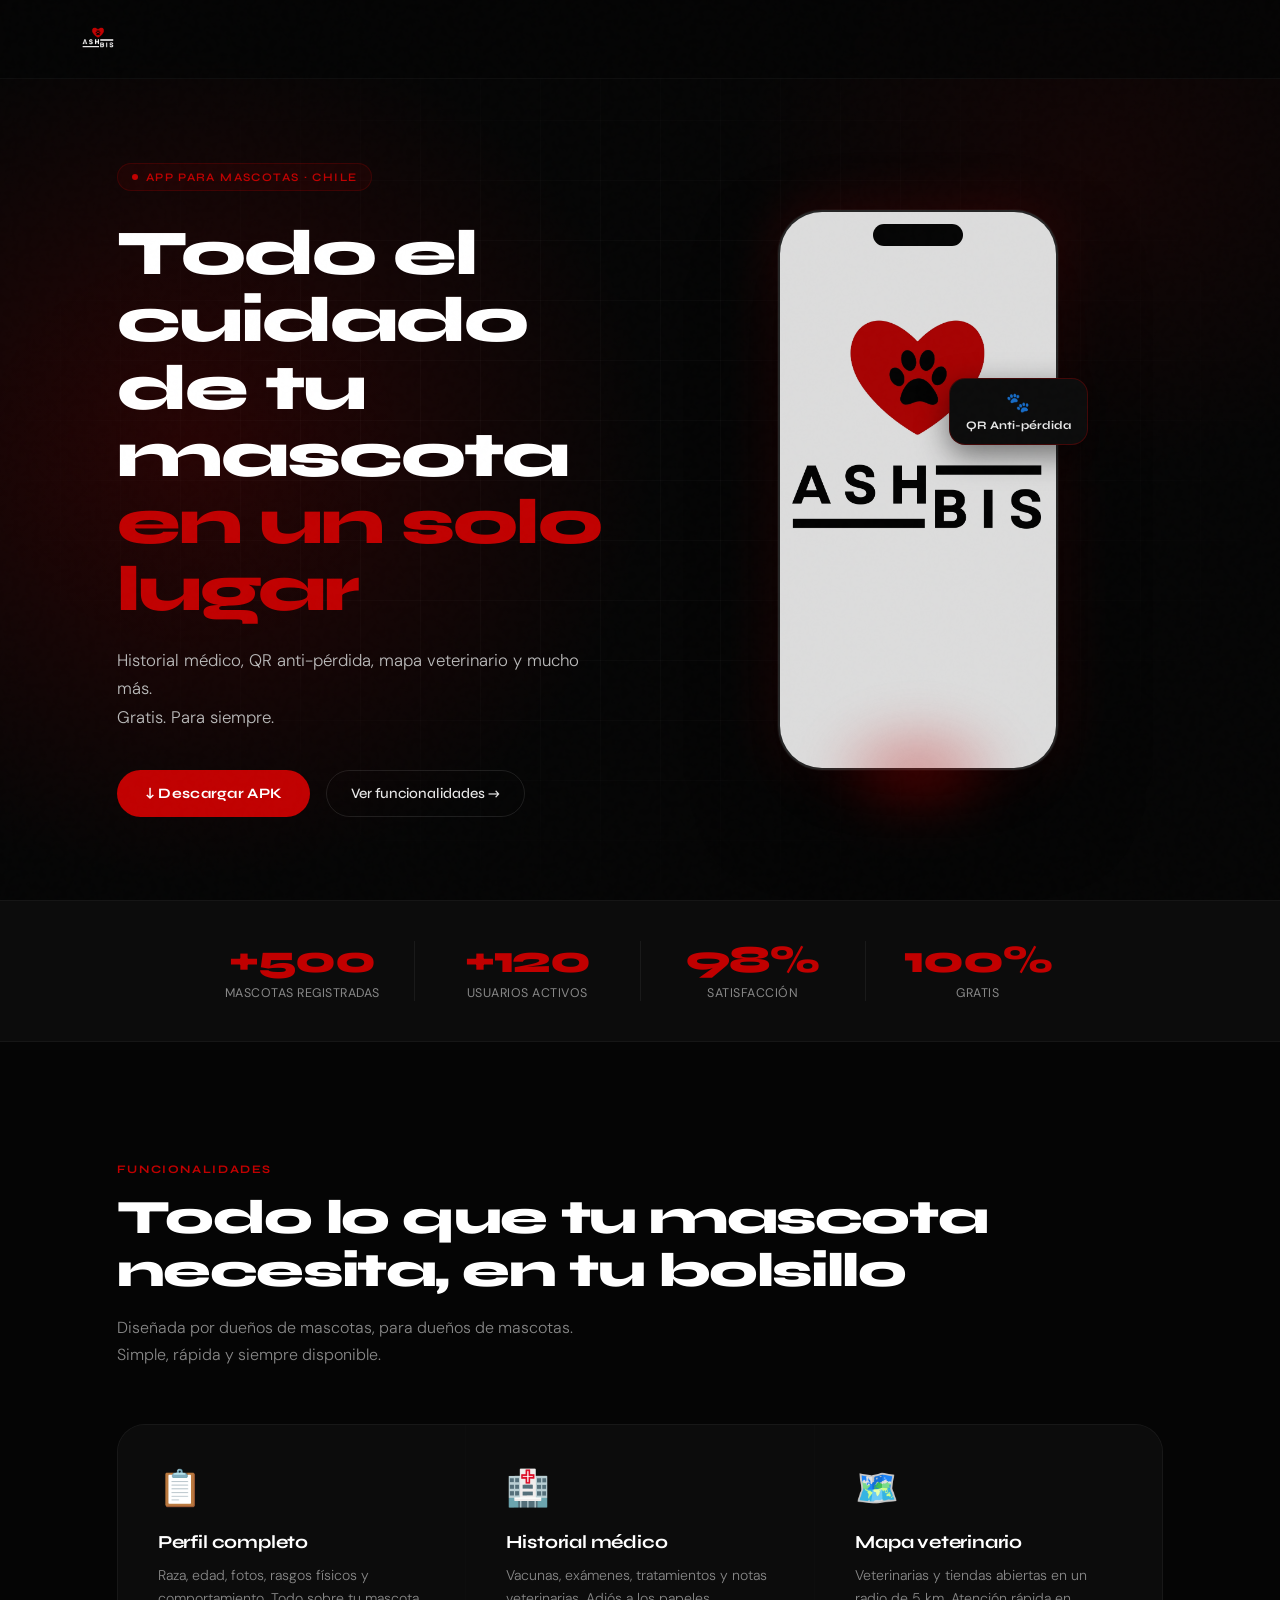
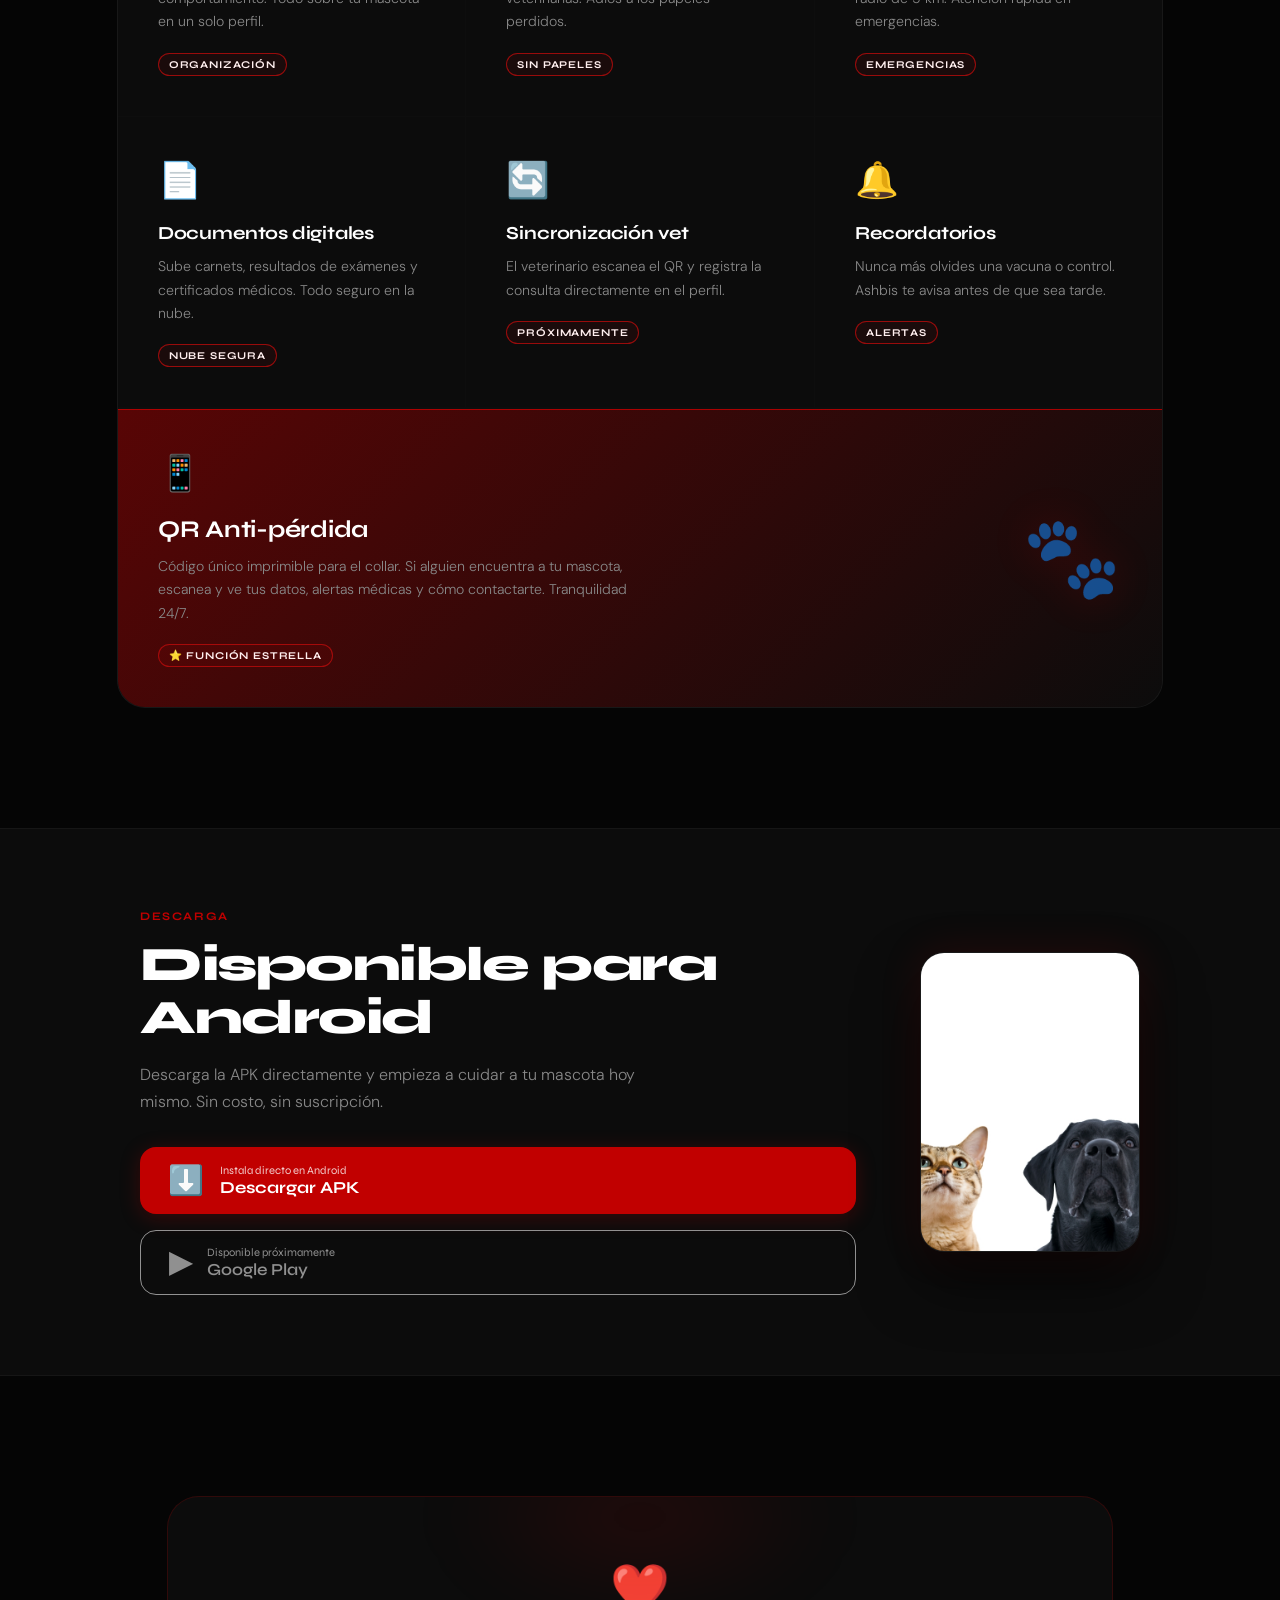
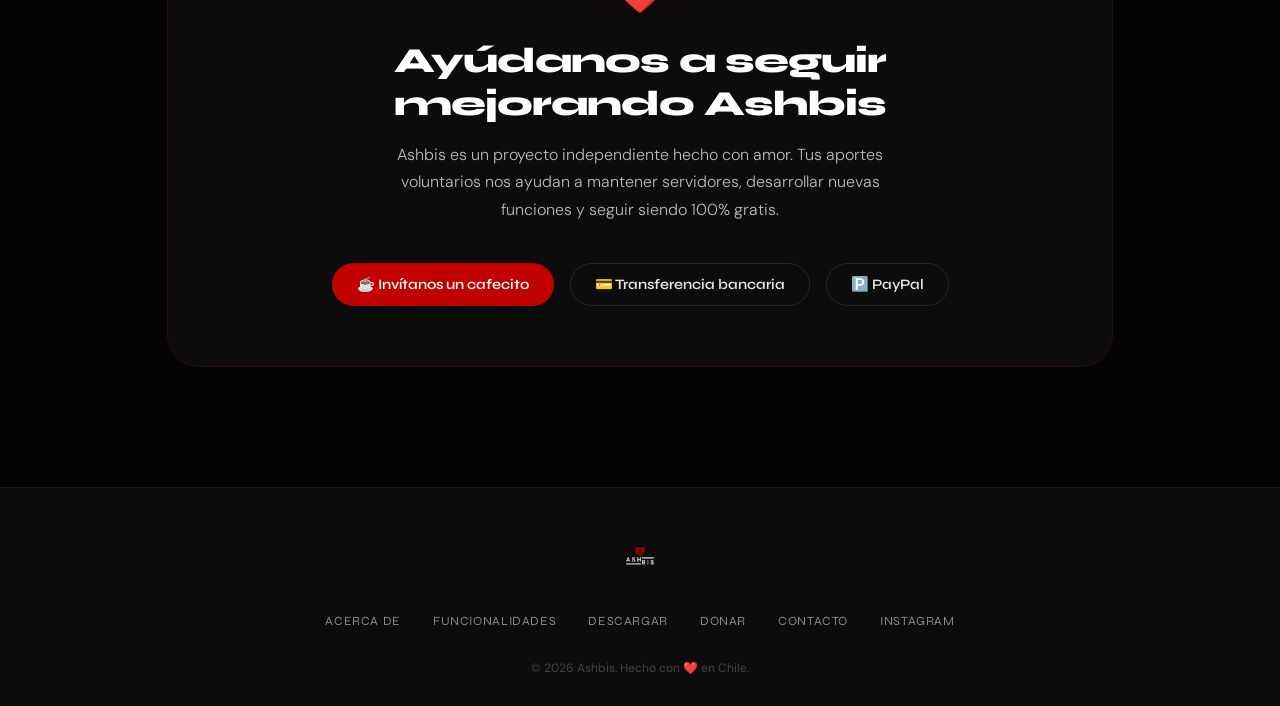
==== index.html @ 424434a5 "correccion" ====
<!DOCTYPE html>
<html lang="es">
<head>
<meta charset="UTF-8">
<meta name="viewport" content="width=device-width, initial-scale=1.0">
<title>Ashbis — La app para tu mascota</title>
<link rel="preconnect" href="https://fonts.googleapis.com">
<link rel="stylesheet" href="styles.css">
<link href="https://fonts.googleapis.com/css2?family=Syne:wght@400;500;700;800&family=DM+Sans:wght@300;400;500&display=swap" rel="stylesheet">

</head>
<body>

<!-- ===== HEADER ===== -->
<header id="header">
  <div class="logo">
    <a href="index.html">
      <img src="img/logo4.png" alt="Ashbis Logo">
    </a>
  </div>

  <div class="hamburger" id="hamburger">
    <span></span><span></span><span></span>
  </div>
<!--
  <nav>
    <ul class="desktop">
      <li><a href="acerca-de.html">Acerca de</a></li>
      <li><a href="funcionalidades.html">Funcionalidades</a></li>
      <li><a href="descargar.html">Descargar</a></li>
      <li><a href="donar.html">Donar</a></li>
      <li><a href="contacto.html">Contacto</a></li>
      <li><a href="descargar.html" class="nav-cta">↓ Descargar APK</a></li>
    </ul>
    <ul class="mobile" id="mobileMenu">
      <li><a href="acerca-de.html">Acerca de</a></li>
      <li><a href="funcionalidades.html">Funcionalidades</a></li>
      <li><a href="descargar.html">Descargar</a></li>
      <li><a href="donar.html">Donar</a></li>
      <li><a href="contacto.html">Contacto</a></li>
    </ul>
  </nav>-->
</header> 

<!-- ===== HERO ===== -->
<section class="hero">
  <div class="hero-bg"></div>
  <div class="hero-grid"></div>

  <div class="hero-inner">
    <div class="hero-text">
      <div class="hero-eyebrow">App para mascotas · Chile</div>
      <h1>
        Todo el cuidado<br>
        de tu mascota<br>
        <span class="red">en un solo lugar</span>
      </h1>
      <p class="hero-sub">
        Historial médico, QR anti-pérdida, mapa veterinario y mucho más.<br>
        Gratis. Para siempre.
      </p>
      <div class="hero-actions">
        <a href="descargar.html" class="btn-primary">
          ↓ Descargar APK
        </a>
        <a href="funcionalidades.html" class="btn-ghost">
          Ver funcionalidades →
        </a>
      </div>
    </div>

    <div class="hero-visual">
      <div class="phone-wrap">
        <div class="phone-frame">
          <div class="phone-notch"></div>
          <img src="img/mockupblanco.jpg"  class="phone-screen" alt="Ashbis App">
        </div>
        <div class="phone-glow"></div>
        <div class="phone-badge">
          <span>🐾</span>
          QR Anti-pérdida
        </div>
      </div>
    </div>
  </div>
</section>

<!-- ===== STATS ===== -->
<div class="stats-bar reveal">
  <div class="stats-inner">
    <div class="stat-item">
      <div class="stat-number">+500</div>
      <div class="stat-label">Mascotas registradas</div>
    </div>
    <div class="stat-item">
      <div class="stat-number">+120</div>
      <div class="stat-label">Usuarios activos</div>
    </div>
    <div class="stat-item">
      <div class="stat-number">98%</div>
      <div class="stat-label">Satisfacción</div>
    </div>
    <div class="stat-item">
      <div class="stat-number">100%</div>
      <div class="stat-label">Gratis</div>
    </div>
  </div>
</div>

<!-- ===== FUNCIONALIDADES ===== -->
<section class="features-section">
  <div class="reveal">
    <span class="section-tag">Funcionalidades</span>
    <h2 class="section-title">Todo lo que tu mascota<br>necesita, en tu bolsillo</h2>
    <p class="section-sub">Diseñada por dueños de mascotas, para dueños de mascotas. Simple, rápida y siempre disponible.</p>
  </div>

  <div class="features-grid reveal">
    <div class="feat-card">
      <span class="icon">📋</span>
      <h3>Perfil completo</h3>
      <p>Raza, edad, fotos, rasgos físicos y comportamiento. Todo sobre tu mascota en un solo perfil.</p>
      <span class="badge">Organización</span>
    </div>

    <div class="feat-card">
      <span class="icon">🏥</span>
      <h3>Historial médico</h3>
      <p>Vacunas, exámenes, tratamientos y notas veterinarias. Adiós a los papeles perdidos.</p>
      <span class="badge">Sin papeles</span>
    </div>

    <div class="feat-card">
      <span class="icon">🗺️</span>
      <h3>Mapa veterinario</h3>
      <p>Veterinarias y tiendas abiertas en un radio de 5 km. Atención rápida en emergencias.</p>
      <span class="badge">Emergencias</span>
    </div>

    <div class="feat-card">
      <span class="icon">📄</span>
      <h3>Documentos digitales</h3>
      <p>Sube carnets, resultados de exámenes y certificados médicos. Todo seguro en la nube.</p>
      <span class="badge">Nube segura</span>
    </div>

    <div class="feat-card">
      <span class="icon">🔄</span>
      <h3>Sincronización vet</h3>
      <p>El veterinario escanea el QR y registra la consulta directamente en el perfil.</p>
      <span class="badge">Próximamente</span>
    </div>

    <div class="feat-card">
      <span class="icon">🔔</span>
      <h3>Recordatorios</h3>
      <p>Nunca más olvides una vacuna o control. Ashbis te avisa antes de que sea tarde.</p>
      <span class="badge">Alertas</span>
    </div>

    <div class="feat-highlight feat-card">
      <div class="feat-highlight-text">
        <span class="icon">📱</span>
        <h3>QR Anti-pérdida</h3>
        <p>Código único imprimible para el collar. Si alguien encuentra a tu mascota, escanea y ve tus datos, alertas médicas y cómo contactarte. Tranquilidad 24/7.</p>
        <span class="badge">⭐ Función estrella</span>
      </div>
      <div class="feat-highlight-visual">🐾</div>
    </div>
  </div>
</section>

<!-- ===== DOWNLOAD ===== -->
<section class="download-section">
  <div class="download-inner">
    <div class="download-text reveal">
      <span class="section-tag">Descarga</span>
      <h2 class="section-title">Disponible para<br>Android</h2>
      <p class="section-sub">Descarga la APK directamente y empieza a cuidar a tu mascota hoy mismo. Sin costo, sin suscripción.</p>
      <div class="download-actions">
        <a href="descargar.html" class="apk-btn">
          <span class="icon">⬇️</span>
          <div>
            <span class="label">Instala directo en Android</span>
            <span class="title">Descargar APK</span>
          </div>
        </a>
        <div class="play-btn">
          <span class="icon">▶</span>
          <div>
            <span class="label">Disponible próximamente</span>
            <span class="title">Google Play</span>
          </div>
        </div>
      </div>
    </div>
    <div class="download-image reveal">
      <img src="img/fondo.jpg" alt="">
    </div>
  </div>
</section>

<!-- ===== DONAR ===== -->
<section class="donate-section">
  <div class="donate-card reveal">
    <span class="emoji">❤️</span>
    <h2>Ayúdanos a seguir<br>mejorando Ashbis</h2>
    <p>Ashbis es un proyecto independiente hecho con amor. Tus aportes voluntarios nos ayudan a mantener servidores, desarrollar nuevas funciones y seguir siendo 100% gratis.</p>
    <div class="donate-options">
      <a href="donar.html" class="donate-opt primary">☕ Invítanos un cafecito</a>
      <a href="donar.html" class="donate-opt">💳 Transferencia bancaria</a>
      <a href="donar.html" class="donate-opt">🅿️ PayPal</a>
    </div>
  </div>
</section>

<!-- ===== FOOTER ===== -->
<footer>
  <div class="footer-inner">
    <div class="footer-logo">
      <img src="img/logo4.png" alt="">
    </div>
    <div class="footer-links">
      <a href="acerca-de.html">Acerca de</a>
      <a href="funcionalidades.html">Funcionalidades</a>
      <a href="descargar.html">Descargar</a>
      <a href="donar.html">Donar</a>
      <a href="contacto.html">Contacto</a>
      <a href="https://www.instagram.com/ashbis_oficial/" target="_blank">Instagram</a>
    </div>
    <div class="footer-copy">© 2026 Ashbis. Hecho con ❤️ en Chile.</div>
  </div>
</footer>

<script>
// Header scroll
const header = document.getElementById('header');
window.addEventListener('scroll', () => {
  header.classList.toggle('scrolled', window.scrollY > 60);
});

// Mobile menu
const hamburger = document.getElementById('hamburger');
const mobileMenu = document.getElementById('mobileMenu');
hamburger.addEventListener('click', () => {
  hamburger.classList.toggle('active');
  mobileMenu.classList.toggle('active');
});

// Scroll reveal
const reveals = document.querySelectorAll('.reveal');
const observer = new IntersectionObserver((entries) => {
  entries.forEach(e => {
    if (e.isIntersecting) {
      e.target.classList.add('visible');
      observer.unobserve(e.target);
    }
  });
}, { threshold: 0.12 });
reveals.forEach(el => observer.observe(el));
</script>

</body>
</html>
---- styles.css ----
/* ===== VARIABLES ===== */
:root {
  --black: #050505;
  --black-2: #0c0c0c;
  --black-3: #141414;
  --red: #c10000;
  --red-glow: rgba(193,0,0,0.25);
  --red-dim: rgba(193,0,0,0.08);
  --white: #ffffff;
  --white-off: #e8e8e8;
  --gray: #888888;
  --gray-light: #bbbbbb;
  --font-display: 'Syne', sans-serif;
  --font-body: 'DM Sans', sans-serif;
}

/* ===== RESET ===== */
*, *::before, *::after { margin:0; padding:0; box-sizing:border-box; }

html { scroll-behavior: smooth; }

body {
  font-family: var(--font-body);
  background: var(--black);
  color: var(--white-off);
  overflow-x: hidden;
  cursor: default;
}

a { text-decoration: none; cursor: pointer; }

::selection { background: var(--red); color: #fff; }

/* ===== NOISE TEXTURE ===== */
body::before {
  content: '';
  position: fixed;
  inset: 0;
  background-image: url("data:image/svg+xml,%3Csvg viewBox='0 0 200 200' xmlns='http://www.w3.org/2000/svg'%3E%3Cfilter id='noise'%3E%3CfeTurbulence type='fractalNoise' baseFrequency='0.65' numOctaves='3' stitchTiles='stitch'/%3E%3C/filter%3E%3Crect width='100%25' height='100%25' filter='url(%23noise)' opacity='0.035'/%3E%3C/svg%3E");
  pointer-events: none;
  z-index: 9999;
  opacity: 0.4;
}

/* ===== HEADER ===== */
header {
  position: fixed;
  top: 0; left: 0;
  width: 100%;
  display: flex;
  align-items: center;
  justify-content: space-between;
  padding: 18px 6%;
  background: rgba(5,5,5,0.75);
  backdrop-filter: blur(20px);
  -webkit-backdrop-filter: blur(20px);
  border-bottom: 1px solid rgba(255,255,255,0.04);
  z-index: 1000;
  transition: padding 0.3s ease, background 0.3s ease;
}

header.scrolled {
  padding: 12px 6%;
  background: rgba(5,5,5,0.95);
  box-shadow: 0 10px 40px rgba(0,0,0,0.6);
}

.logo img {
  height: 42px;
  width: auto;
  display: block;
  filter: brightness(1);
  transition: opacity 0.2s;
}
.logo img:hover { opacity: 0.85; }

nav ul.desktop {
  display: flex;
  gap: 2.2rem;
  list-style: none;
}

nav ul.desktop li a {
  font-family: var(--font-display);
  font-size: 0.82rem;
  font-weight: 500;
  letter-spacing: 0.06em;
  text-transform: uppercase;
  color: var(--gray-light);
  transition: color 0.2s;
  position: relative;
}

nav ul.desktop li a::after {
  content: '';
  position: absolute;
  bottom: -4px; left: 0;
  width: 0; height: 1px;
  background: var(--red);
  transition: width 0.25s ease;
}

nav ul.desktop li a:hover { color: var(--white); }
nav ul.desktop li a:hover::after { width: 100%; }

.nav-cta {
  background: var(--red);
  color: var(--white) !important;
  padding: 8px 20px;
  border-radius: 40px;
  font-size: 0.82rem !important;
  letter-spacing: 0.04em !important;
  transition: background 0.2s, transform 0.2s !important;
}
.nav-cta:hover { background: #a00000 !important; transform: translateY(-1px); }
.nav-cta::after { display: none !important; }

/* Hamburger */
.hamburger {
  display: none;
  flex-direction: column;
  gap: 5px;
  cursor: pointer;
  padding: 4px;
}
.hamburger span {
  width: 24px; height: 2px;
  background: var(--white);
  border-radius: 2px;
  transition: 0.3s;
}
.hamburger.active span:nth-child(1) { transform: rotate(45deg) translate(5px, 5px); }
.hamburger.active span:nth-child(2) { opacity: 0; }
.hamburger.active span:nth-child(3) { transform: rotate(-45deg) translate(5px, -5px); }

ul.mobile {
  display: none;
  position: fixed;
  top: 72px; left: 0;
  width: 100%;
  background: rgba(5,5,5,0.97);
  backdrop-filter: blur(20px);
  flex-direction: column;
  align-items: center;
  padding: 2rem;
  gap: 1.6rem;
  list-style: none;
  z-index: 999;
  border-bottom: 1px solid rgba(255,255,255,0.06);
}
ul.mobile.active { display: flex; }
ul.mobile li a {
  font-family: var(--font-display);
  font-size: 1rem;
  color: var(--white-off);
  letter-spacing: 0.04em;
}

/* ===== HERO ===== */
.hero {
  position: relative;
  height: 100vh;
  min-height: 700px;
  display: flex;
  align-items: center;
  justify-content: center;
  overflow: hidden;
}

.hero-bg {
  position: absolute;
  inset: 0;
  background: 
    radial-gradient(ellipse 60% 80% at 15% 50%, rgba(193,0,0,0.18) 0%, transparent 60%),
    radial-gradient(ellipse 50% 60% at 85% 20%, rgba(193,0,0,0.08) 0%, transparent 55%),
    var(--black);
}

.hero-grid {
  position: absolute;
  inset: 0;
  background-image: 
    linear-gradient(rgba(255,255,255,0.025) 1px, transparent 1px),
    linear-gradient(90deg, rgba(255,255,255,0.025) 1px, transparent 1px);
  background-size: 60px 60px;
  mask-image: radial-gradient(ellipse 80% 80% at center, black 30%, transparent 70%);
}

.hero-inner {
  position: relative;
  z-index: 2;
  display: grid;
  grid-template-columns: 1fr 1fr;
  align-items: center;
  gap: 4rem;
  max-width: 1200px;
  width: 100%;
  padding: 0 6%;
  padding-top: 80px;
}

.hero-text { max-width: 600px; }

.hero-eyebrow {
  display: inline-flex;
  align-items: center;
  gap: 8px;
  font-family: var(--font-display);
  font-size: 0.72rem;
  font-weight: 600;
  letter-spacing: 0.12em;
  text-transform: uppercase;
  color: var(--red);
  background: var(--red-dim);
  border: 1px solid rgba(193,0,0,0.2);
  padding: 6px 14px;
  border-radius: 40px;
  margin-bottom: 1.8rem;
  animation: fadeUp 0.8s ease both;
}

.hero-eyebrow::before {
  content: '';
  width: 6px; height: 6px;
  border-radius: 50%;
  background: var(--red);
  animation: pulse 2s infinite;
}

@keyframes pulse {
  0%, 100% { opacity: 1; transform: scale(1); }
  50% { opacity: 0.5; transform: scale(0.8); }
}

.hero h1 {
  font-family: var(--font-display);
  font-size: clamp(2.8rem, 5vw, 4.2rem);
  font-weight: 800;
  line-height: 1.05;
  letter-spacing: -0.03em;
  color: var(--white);
  margin-bottom: 1.4rem;
  animation: fadeUp 0.8s 0.15s ease both;
}

.hero h1 .red { color: var(--red); }

.hero-sub {
  font-size: 1.05rem;
  color: var(--gray-light);
  line-height: 1.7;
  margin-bottom: 2.4rem;
  font-weight: 300;
  animation: fadeUp 0.8s 0.3s ease both;
}

.hero-actions {
  display: flex;
  gap: 1rem;
  flex-wrap: wrap;
  animation: fadeUp 0.8s 0.45s ease both;
}

.btn-primary {
  display: inline-flex;
  align-items: center;
  gap: 10px;
  background: var(--red);
  color: var(--white);
  font-family: var(--font-display);
  font-weight: 700;
  font-size: 0.9rem;
  letter-spacing: 0.02em;
  padding: 14px 28px;
  border-radius: 50px;
  transition: background 0.2s, transform 0.2s, box-shadow 0.2s;
  box-shadow: 0 0 0 0 rgba(193,0,0,0);
}
.btn-primary:hover {
  background: #a80000;
  transform: translateY(-2px);
  box-shadow: 0 8px 30px rgba(193,0,0,0.35);
}

.btn-ghost {
  display: inline-flex;
  align-items: center;
  gap: 8px;
  color: var(--white-off);
  font-family: var(--font-display);
  font-weight: 500;
  font-size: 0.9rem;
  padding: 14px 24px;
  border-radius: 50px;
  border: 1px solid rgba(255,255,255,0.1);
  transition: border-color 0.2s, background 0.2s, transform 0.2s;
}
.btn-ghost:hover {
  border-color: rgba(255,255,255,0.25);
  background: rgba(255,255,255,0.05);
  transform: translateY(-2px);
}

/* Phone mockup */
.hero-visual {
  position: relative;
  display: flex;
  justify-content: center;
  animation: fadeUp 0.9s 0.2s ease both;
}

.phone-wrap {
  position: relative;
  width: 280px;
  height: 560px;
}

.phone-frame {
  position: absolute;
  inset: 0;
  border-radius: 44px;
  border: 2px solid rgba(255,255,255,0.08);
  background: var(--black-3);
  overflow: hidden;
  box-shadow: 
    0 0 0 1px rgba(255,255,255,0.04),
    0 40px 80px rgba(0,0,0,0.8),
    0 0 60px rgba(193,0,0,0.2);
  animation: phoneFloat 5s ease-in-out infinite;
}

.phone-notch {
  position: absolute;
  top: 12px;
  left: 50%;
  transform: translateX(-50%);
  width: 90px; height: 22px;
  background: var(--black);
  border-radius: 20px;
  z-index: 10;
}

.phone-screen {
  width: 100%; height: 100%;
  object-fit: cover;
  opacity: 0.85;
}

.phone-glow {
  position: absolute;
  bottom: -60px;
  left: 50%;
  transform: translateX(-50%);
  width: 200px; height: 120px;
  background: radial-gradient(ellipse, rgba(193,0,0,0.35), transparent 70%);
  filter: blur(20px);
}

.phone-badge {
  position: absolute;
  right: -30px;
  top: 30%;
  background: var(--black-2);
  border: 1px solid rgba(193,0,0,0.3);
  border-radius: 16px;
  padding: 12px 16px;
  font-family: var(--font-display);
  font-size: 0.72rem;
  font-weight: 700;
  color: var(--white-off);
  white-space: nowrap;
  animation: badgePop 5s ease-in-out infinite;
  box-shadow: 0 10px 30px rgba(0,0,0,0.5);
}

.phone-badge span {
  display: block;
  font-size: 1.2rem;
  text-align: center;
  margin-bottom: 4px;
}

.phone-frame img {
  width: 100%;
  height: 100%;
  object-fit: cover;   /* llena el espacio sin deformar */
  object-position: center; /* centra la imagen */
  display: block;
}
@keyframes phoneFloat {
  0%, 100% { transform: translateY(0) rotateY(-6deg) rotateX(2deg); }
  50% { transform: translateY(-18px) rotateY(-6deg) rotateX(2deg); }
}

@keyframes badgePop {
  0%, 100% { transform: translateY(0); }
  50% { transform: translateY(-8px); }
}

/* ===== STATS BAR ===== */
.stats-bar {
  background: var(--black-2);
  border-top: 1px solid rgba(255,255,255,0.04);
  border-bottom: 1px solid rgba(255,255,255,0.04);
  padding: 40px 6%;
}

.stats-inner {
  display: flex;
  justify-content: center;
  gap: 0;
  max-width: 900px;
  margin: 0 auto;
}

.stat-item {
  flex: 1;
  text-align: center;
  padding: 0 2rem;
  border-right: 1px solid rgba(255,255,255,0.06);
}
.stat-item:last-child { border-right: none; }

.stat-number {
  font-family: var(--font-display);
  font-size: 2.4rem;
  font-weight: 800;
  color: var(--red);
  line-height: 1;
  letter-spacing: -0.03em;
}

.stat-label {
  font-size: 0.78rem;
  color: var(--gray);
  margin-top: 6px;
  letter-spacing: 0.04em;
  text-transform: uppercase;
  font-weight: 400;
}

/* ===== FEATURES ===== */
.features-section {
  padding: 120px 6%;
  max-width: 1200px;
  margin: 0 auto;
}

.section-tag {
  font-family: var(--font-display);
  font-size: 0.72rem;
  font-weight: 700;
  letter-spacing: 0.14em;
  text-transform: uppercase;
  color: var(--red);
  display: block;
  margin-bottom: 1rem;
}

.section-title {
  font-family: var(--font-display);
  font-size: clamp(2rem, 4vw, 3rem);
  font-weight: 800;
  color: var(--white);
  letter-spacing: -0.03em;
  line-height: 1.1;
  margin-bottom: 1rem;
}

.section-sub {
  color: var(--gray);
  font-size: 1rem;
  font-weight: 300;
  max-width: 500px;
  line-height: 1.7;
  margin-bottom: 3.5rem;
}

.features-grid {
  display: grid;
  grid-template-columns: repeat(3, 1fr);
  gap: 1.5px;
  background: rgba(255,255,255,0.04);
  border: 1px solid rgba(255,255,255,0.04);
  border-radius: 28px;
  overflow: hidden;
}

.feat-card {
  background: var(--black-2);
  padding: 2.5rem;
  position: relative;
  overflow: hidden;
  transition: background 0.3s;
}

.feat-card::before {
  content: '';
  position: absolute;
  inset: 0;
  background: linear-gradient(135deg, rgba(193,0,0,0.07), transparent 60%);
  opacity: 0;
  transition: opacity 0.4s;
}

.feat-card:hover { background: var(--black-3); }
.feat-card:hover::before { opacity: 1; }

.feat-card .icon {
  font-size: 2.2rem;
  margin-bottom: 1.2rem;
  display: block;
}

.feat-card h3 {
  font-family: var(--font-display);
  font-size: 1.15rem;
  font-weight: 700;
  color: var(--white);
  margin-bottom: 0.7rem;
  letter-spacing: -0.01em;
}

.feat-card p {
  font-size: 0.88rem;
  color: var(--gray);
  line-height: 1.65;
  font-weight: 300;
}

.feat-card .badge {
  display: inline-block;
  margin-top: 1.2rem;
  font-family: var(--font-display);
  font-size: 0.65rem;
  font-weight: 700;
  letter-spacing: 0.08em;
  text-transform: uppercase;
  color:#ffefef ;
  background: var(--red-dim);
  border: 1px solid rgba(194, 12, 12, 0.76);
  padding: 4px 10px;
  border-radius: 20px;
}

/* Highlight card (full width) */
.feat-highlight {
  grid-column: 1 / -1;
  background: linear-gradient(135deg, #580505 0%, var(--black-2) 100%);
  border-top: 1px solid rgba(193, 0, 0, 0.856);
  display: flex;
  align-items: center;
  justify-content: space-between;
  gap: 2rem;
}

.feat-highlight-text { flex: 1; }
.feat-highlight-text h3 { font-size: 1.5rem; }
.feat-highlight-text p { max-width: 500px; }

.feat-highlight-visual {
  font-size: 5rem;
  flex-shrink: 0;
  opacity: 0.7;
  filter: drop-shadow(0 0 20px rgba(193,0,0,0.4));
}

/* ===== DOWNLOAD ===== */
.download-section {
  padding: 80px 6%;
  background: var(--black-2);
  border-top: 1px solid rgba(255,255,255,0.04);
  border-bottom: 1px solid rgba(255,255,255,0.04);
}

.download-inner {
  max-width: 1000px;
  margin: 0 auto;
  display: flex;
  align-items: center;
  gap: 4rem;
}

.download-text { flex: 1; }
.download-text .section-sub { margin-bottom: 2rem; }

.download-actions {
  display: flex;
  flex-direction: column;
  gap: 1rem;
}

.apk-btn {
  display: flex;
  align-items: center;
  gap: 16px;
  background: var(--red);
  color: var(--white);
  padding: 16px 28px;
  border-radius: 16px;
  font-family: var(--font-display);
  font-weight: 700;
  transition: background 0.2s, transform 0.2s, box-shadow 0.2s;
  box-shadow: 0 4px 20px rgba(193,0,0,0.25);
}

.apk-btn:hover {
  background: #a80000;
  transform: translateY(-2px);
  box-shadow: 0 8px 30px rgba(193,0,0,0.4);
}

.apk-btn .icon { font-size: 1.8rem; flex-shrink: 0; }
.apk-btn .label { font-size: 0.7rem; opacity: 0.8; font-weight: 400; display: block; }
.apk-btn .title { font-size: 1.05rem; display: block; }

.play-btn {
  display: flex;
  align-items: center;
  gap: 16px;
  color: var(--white-off);
  padding: 14px 28px;
  border-radius: 16px;
  border: 1px solid rgba(255, 255, 255, 0.918);
  font-family: var(--font-display);
  font-weight: 600;
  transition: background 0.2s, border-color 0.2s;
  opacity: 0.6;
  cursor: not-allowed;
}

.play-btn .icon { font-size: 1.8rem; }
.play-btn .label { font-size: 0.7rem; font-weight: 400; display: block; }
.play-btn .title { font-size: 1.05rem; display: block; }

.download-image {
  flex-shrink: 0;
  width: 220px; height: 300px;
  border-radius: 24px;
  overflow: hidden;
  box-shadow: 0 30px 60px rgba(0,0,0,0.6), 0 0 40px rgba(193,0,0,0.15);
  border: 1px solid rgba(255,255,255,0.06);
}

.download-image img {
  width: 100%; height: 100%;
  object-fit: cover;
}

/* ===== DONATE ===== */
.donate-section {
  padding: 120px 6%;
  max-width: 1100px;
  margin: 0 auto;
  text-align: center;
}

.donate-card {
  background: var(--black-2);
  border-radius: 32px;
  border: 1px solid rgba(193,0,0,0.2);
  padding: 60px 5%;
  position: relative;
  overflow: hidden;
  transition: border-color 0.3s;
}

.donate-card::before {
  content: '';
  position: absolute;
  top: -80px; left: 50%;
  transform: translateX(-50%);
  width: 400px; height: 200px;
  background: radial-gradient(ellipse, rgba(193,0,0,0.12), transparent 70%);
  filter: blur(30px);
  pointer-events: none;
}

.donate-card:hover { border-color: rgba(193,0,0,0.4); }

.donate-card .emoji { font-size: 3rem; display: block; margin-bottom: 1.2rem; }

.donate-card h2 {
  font-family: var(--font-display);
  font-size: 2.2rem;
  font-weight: 800;
  color: var(--white);
  letter-spacing: -0.03em;
  margin-bottom: 1rem;
}

.donate-card p {
  color: var(--gray-light);
  font-size: 1rem;
  max-width: 550px;
  margin: 0 auto 2.5rem;
  line-height: 1.7;
  font-weight: 300;
}

.donate-options {
  display: flex;
  justify-content: center;
  gap: 1rem;
  flex-wrap: wrap;
}

.donate-opt {
  display: inline-flex;
  align-items: center;
  gap: 8px;
  font-family: var(--font-display);
  font-weight: 600;
  font-size: 0.9rem;
  padding: 12px 24px;
  border-radius: 50px;
  border: 1px solid rgba(255,255,255,0.1);
  color: var(--white-off);
  transition: 0.25s;
}

.donate-opt:hover {
  background: rgba(255,255,255,0.06);
  border-color: rgba(193,0,0,0.3);
  transform: translateY(-2px);
}

.donate-opt.primary {
  background: var(--red);
  border-color: transparent;
  color: #fff;
}

.donate-opt.primary:hover { background: #a80000; box-shadow: 0 6px 24px rgba(193,0,0,0.3); }

/* ===== FOOTER ===== */
footer {
  background: var(--black-2);
  border-top: 1px solid rgba(255,255,255,0.05);
  padding: 50px 6% 30px;
}

.footer-inner {
  max-width: 1100px;
  margin: 0 auto;
  display: flex;
  flex-direction: column;
  align-items: center;
  gap: 2rem;
}

.footer-logo img {
  height: 38px;
  opacity: 0.8;
}

.footer-links {
  display: flex;
  gap: 2rem;
  flex-wrap: wrap;
  justify-content: center;
}

.footer-links a {
  font-family: var(--font-display);
  font-size: 0.78rem;
  letter-spacing: 0.05em;
  text-transform: uppercase;
  color: var(--gray);
  transition: color 0.2s;
}
.footer-links a:hover { color: var(--red); }

.footer-copy {
  font-size: 0.75rem;
  color: #444;
  text-align: center;
}

/* ===== ANIMATIONS ===== */
@keyframes fadeUp {
  from { opacity: 0; transform: translateY(28px); }
  to { opacity: 1; transform: translateY(0); }
}

.reveal {
  opacity: 0;
  transform: translateY(32px);
  transition: opacity 0.75s ease, transform 0.75s ease;
}
.reveal.visible {
  opacity: 1;
  transform: translateY(0);
}

/* ===== RESPONSIVE ===== */
@media (max-width: 900px) {
  .hero-inner { grid-template-columns: 1fr; text-align: center; padding-top: 100px; }
  .hero-actions { justify-content: center; }
  .hero-visual { display: none; }
  nav ul.desktop { display: none; }
  .hamburger { display: flex; }
  .features-grid { grid-template-columns: 1fr; }
  .feat-highlight { flex-direction: column; }
  .stats-inner { flex-wrap: wrap; gap: 2rem; }
  .stat-item { border-right: none; border-bottom: 1px solid rgba(255,255,255,0.06); padding-bottom: 1.5rem; flex: 0 0 45%; }
  .stat-item:last-child { border-bottom: none; }
  .download-inner { flex-direction: column; gap: 2.5rem; text-align: center; }
  .download-actions { align-items: center; }
  .download-image { width: 100%; max-width: 300px; height: 200px; }
}

@media (max-width: 600px) {
  .features-section, .donate-section { padding: 80px 5%; }
  .donate-card { padding: 40px 5%; }
  .stat-item { flex: 0 0 100%; }
}

@media (max-width: 768px) {

  /* ===== HERO ===== */
  .hero {
    height: auto;
    padding: 120px 0 80px;
  }

  .hero-inner {
    grid-template-columns: 1fr;
    text-align: center;
    gap: 2.5rem;
    padding-top: 40px;
  }

  .hero-text {
    max-width: 100%;
  }

  .hero h1 {
    font-size: 2.4rem;
    line-height: 1.1;
  }

  .hero-sub {
    font-size: 0.95rem;
    padding: 0 10px;
  }

  .hero-actions {
    justify-content: center;
    flex-direction: column;
    gap: 0.8rem;
  }

  .btn-primary,
  .btn-ghost {
    width: 100%;
    justify-content: center;
  }

  .hero-visual {
    display: none; /* 🔥 clave: elimina ruido en mobile */
  }


  /* ===== STATS ===== */
  .stats-inner {
    flex-direction: column;
    gap: 1.5rem;
  }

  .stat-item {
    border: none;
    padding: 0;
  }


  /* ===== FEATURES ===== */
  .features-section {
    padding: 80px 5%;
  }

  .features-grid {
    grid-template-columns: 1fr;
  }

  .feat-card {
    padding: 2rem;
  }

  .feat-highlight {
    flex-direction: column;
    text-align: center;
  }

  .feat-highlight-visual {
    margin-top: 1.5rem;
    font-size: 3.5rem;
  }


  /* ===== DOWNLOAD ===== */
  .download-section {
    padding: 80px 5%;
  }

  .download-inner {
    flex-direction: column;
    text-align: center;
    gap: 2rem;
  }

  .download-image {
    width: 100%;
    max-width: 320px;
    height: 220px;
  }

  .apk-btn {
    width: 100%;
    justify-content: center;
  }


  /* ===== DONATE ===== */
  .donate-section {
    padding: 80px 5%;
  }

  .donate-card {
    padding: 40px 20px;
  }

  .donate-options {
    flex-direction: column;
    gap: 0.8rem;
  }

  .donate-opt {
    width: 100%;
    justify-content: center;
  }





@media (max-width: 1024px) {

  .hero-inner {
    gap: 2rem;
  }

  .hero h1 {
    font-size: 3rem;
  }

  .phone-wrap {
    width: 240px;
    height: 480px;
  }

  .features-grid {
    grid-template-columns: repeat(2, 1fr);
  }

  .feat-highlight {
    flex-direction: column;
    text-align: center;
  }

  .download-inner {
    gap: 2.5rem;
  }

  .download-image {
    width: 260px;
    height: 320px;
  }
}


@media (min-width: 1440px) {

  .hero-inner {
    max-width: 1400px;
  }

  .hero h1 {
    font-size: 4.5rem;
  }

  .features-section {
    max-width: 1300px;
  }

  .download-inner {
    max-width: 1200px;
  }

  .footer-inner {
    max-width: 1200px;
  }
}


-----------------------------------------------------------------------------
FUNCIONALIDADES
/* ===== PAGE BASE ===== */
.features-page {
    padding-top: 100px;
    min-height: 100vh;
    background: #000;
}

/* ===== HEADER ===== */
.features-header {
    text-align: center;
    padding: 80px 20px 40px;
    max-width: 800px;
    margin: 0 auto;
}

.features-header h1 {
    font-size: 3.5rem;
    font-weight: 800;
    letter-spacing: -0.02em;
    background: linear-gradient(135deg, #fff, #dcdcdc);
    -webkit-background-clip: text;
    color: transparent;
}

.features-header h1 span {
    background: linear-gradient(135deg, #E53935, #ff6b6b);
    -webkit-background-clip: text;
    color: transparent;
}

.features-header p {
    color: #a0a0a0;
    font-size: 1.15rem;
}

/* ===== GRID ===== */
.features-grid {
    display: grid;
    grid-template-columns: repeat(auto-fit, minmax(320px, 1fr));
    gap: 32px;
    max-width: 1200px;
    margin: 0 auto;
    padding: 40px 24px 60px;
}

/* ===== CARD ===== */
.feature-card {
    background: linear-gradient(145deg, #0a0a0a, #070707);
    border-radius: 28px;
    padding: 24px;
    transition: 0.4s;
    border: 1px solid rgba(255,255,255,0.05);
}

.feature-card:hover {
    transform: translateY(-8px);
    border-color: rgba(229,57,53,0.4);
    box-shadow: 0 20px 40px rgba(0,0,0,0.6);
}

/* 👇 IMAGEN */
.feature-media {
    width: 100%;
    height: 160px;
    border-radius: 18px;
    overflow: hidden;
    margin-bottom: 20px;
    background: #111;
}

.feature-media img {
    width: 100%;
    height: 100%;
    object-fit: cover;
}

/* ICON */
.feature-icon {
    font-size: 2rem;
    margin-bottom: 12px;
}

/* TEXT */
.feature-card h3 {
    font-size: 1.3rem;
    margin-bottom: 10px;
}

.feature-card p {
    font-size: 0.9rem;
    color: #b0b0b0;
    margin-bottom: 14px;
}

.feature-badge {
    background: rgba(229,57,53,0.12);
    color: #E53935;
    padding: 5px 12px;
    border-radius: 30px;
    font-size: 0.7rem;
}

/* ===== HIGHLIGHT PRO ===== */
.feature-highlight {
    max-width: 1100px;
    margin: 40px auto;
    display: grid;
    grid-template-columns: 1fr 1fr;
    background: linear-gradient(135deg, #0a0a0a, #111);
    border-radius: 32px;
    overflow: hidden;
    border: 1px solid rgba(229,57,53,0.25);
}

/* IMAGE */
.highlight-image {
    height: 100%;
}

.highlight-image img {
    width: 100%;
    height: 100%;
    object-fit: cover;
}

/* TEXT */
.highlight-content {
    padding: 50px 40px;
    display: flex;
    flex-direction: column;
    justify-content: center;
}

.highlight-content h2 {
    font-size: 2rem;
    margin-bottom: 16px;
    background: linear-gradient(135deg, #E53935, #ff6b6b);
    -webkit-background-clip: text;
    color: transparent;
}

.highlight-content p {
    color: #ccc;
    margin-bottom: 20px;
}

.qr-badge {
    background: #E53935;
    padding: 10px 24px;
    border-radius: 40px;
    font-size: 0.8rem;
}

/* ===== MOBILE ===== */
@media (max-width: 768px) {

    .features-header h1 {
        font-size: 2.2rem;
    }

    .features-grid {
        gap: 20px;
        padding: 20px;
    }

    .feature-media {
        height: 140px;
    }

    .feature-highlight {
        grid-template-columns: 1fr;
    }

    .highlight-content {
        padding: 30px 20px;
        text-align: center;
    }
}

/* ===== CONTACT PAGE IMPROVED ===== */

.contact-page {
  padding-top: 120px;
  max-width: 850px;
  margin: auto;
  padding-left: 20px;
  padding-right: 20px;
}

/* HEADER */
.contact-header {
  text-align: center;
  margin-bottom: 50px;
}

.contact-header h1 {
  font-size: 2.6rem;
  font-family: var(--font-display);
  letter-spacing: -0.02em;
}

.contact-header span {
  color: var(--red);
}

.contact-header p {
  color: var(--gray);
  font-size: 0.95rem;
}

/* FORM CARD */
.contact-form {
  background: linear-gradient(145deg, #0a0a0a, #070707);
  border-radius: 28px;
  padding: 40px;
  border: 1px solid rgba(255,255,255,0.06);
  box-shadow: 
    0 20px 50px rgba(0,0,0,0.7),
    0 0 40px rgba(193,0,0,0.08);
  transition: 0.3s;
}

.contact-form:hover {
  border-color: rgba(193,0,0,0.2);
}

/* FORM GROUP */
.form-group {
  margin-bottom: 22px;
}

/* LABEL */
label {
  display: block;
  font-size: 0.75rem;
  margin-bottom: 6px;
  color: var(--gray-light);
  letter-spacing: 0.04em;
  text-transform: uppercase;
}

.required::after {
  content: ' *';
  color: var(--red);
}

/* INPUTS */
input, select, textarea {
  width: 100%;
  padding: 13px 14px;
  border-radius: 14px;
  border: 1px solid rgba(255,255,255,0.08);
  background: var(--black-3);
  color: white;
  font-size: 0.9rem;
  transition: 0.25s;
}

/* HOVER */
input:hover, select:hover, textarea:hover {
  border-color: rgba(255,255,255,0.18);
}

/* FOCUS */
input:focus, select:focus, textarea:focus {
  border-color: var(--red);
  background: #181818;
  box-shadow: 0 0 0 2px var(--red-glow);
  outline: none;
}

/* PLACEHOLDER */
input::placeholder,
textarea::placeholder {
  color: #555;
}

/* DYNAMIC SECTIONS */
.dynamic-section {
  display: none;
  margin-top: 25px;
  padding: 25px;
  border-radius: 20px;
  background: rgba(255,255,255,0.02);
  border: 1px solid rgba(255,255,255,0.05);
  animation: fadeUp 0.4s ease;
}

/* SECTION TITLE (opcional si agregas títulos internos) */
.dynamic-section h3 {
  font-family: var(--font-display);
  font-size: 1rem;
  margin-bottom: 15px;
  color: var(--white);
}

/* SELECT STYLE IMPROVEMENT */
select {
  cursor: pointer;
}

/* BUTTON */
.submit-btn {
  width: 100%;
  background: linear-gradient(135deg, #c10000, #ff2a2a);
  border: none;
  padding: 15px;
  border-radius: 50px;
  font-weight: 700;
  color: white;
  cursor: pointer;
  transition: 0.25s;
  margin-top: 10px;
  font-family: var(--font-display);
  letter-spacing: 0.04em;
}

.submit-btn:hover {
  transform: translateY(-2px);
  box-shadow: 0 10px 30px rgba(193,0,0,0.35);
}

/* INPUT ANIMATION */
.form-group input,
.form-group select,
.form-group textarea {
  transform: translateY(0);
}

.form-group input:focus,
.form-group select:focus,
.form-group textarea:focus {
  transform: translateY(-1px);
}

/* SMALL HELP TEXT (si agregas luego) */
.form-help {
  font-size: 0.75rem;
  color: var(--gray);
  margin-top: 4px;
}

/* RESPONSIVE */
@media(max-width:600px){

  .contact-form {
    padding: 25px;
  }

  .contact-header h1 {
    font-size: 2rem;
  }

}

/* ===================================================== */
/*                   FOOTER                              */
/* ===================================================== */

footer {
    align-items: center;
    text-align: center;
    padding: 2rem 1rem;
}

footer p {
    color: #e6e6e6;
}

  /* ===== LOGOS===== */
  .footer-links {
    gap: 1rem;
  }
}

.logofooter {
  width: 120px;
  display: flex;
  align-items: center;
  gap: 8px;
}
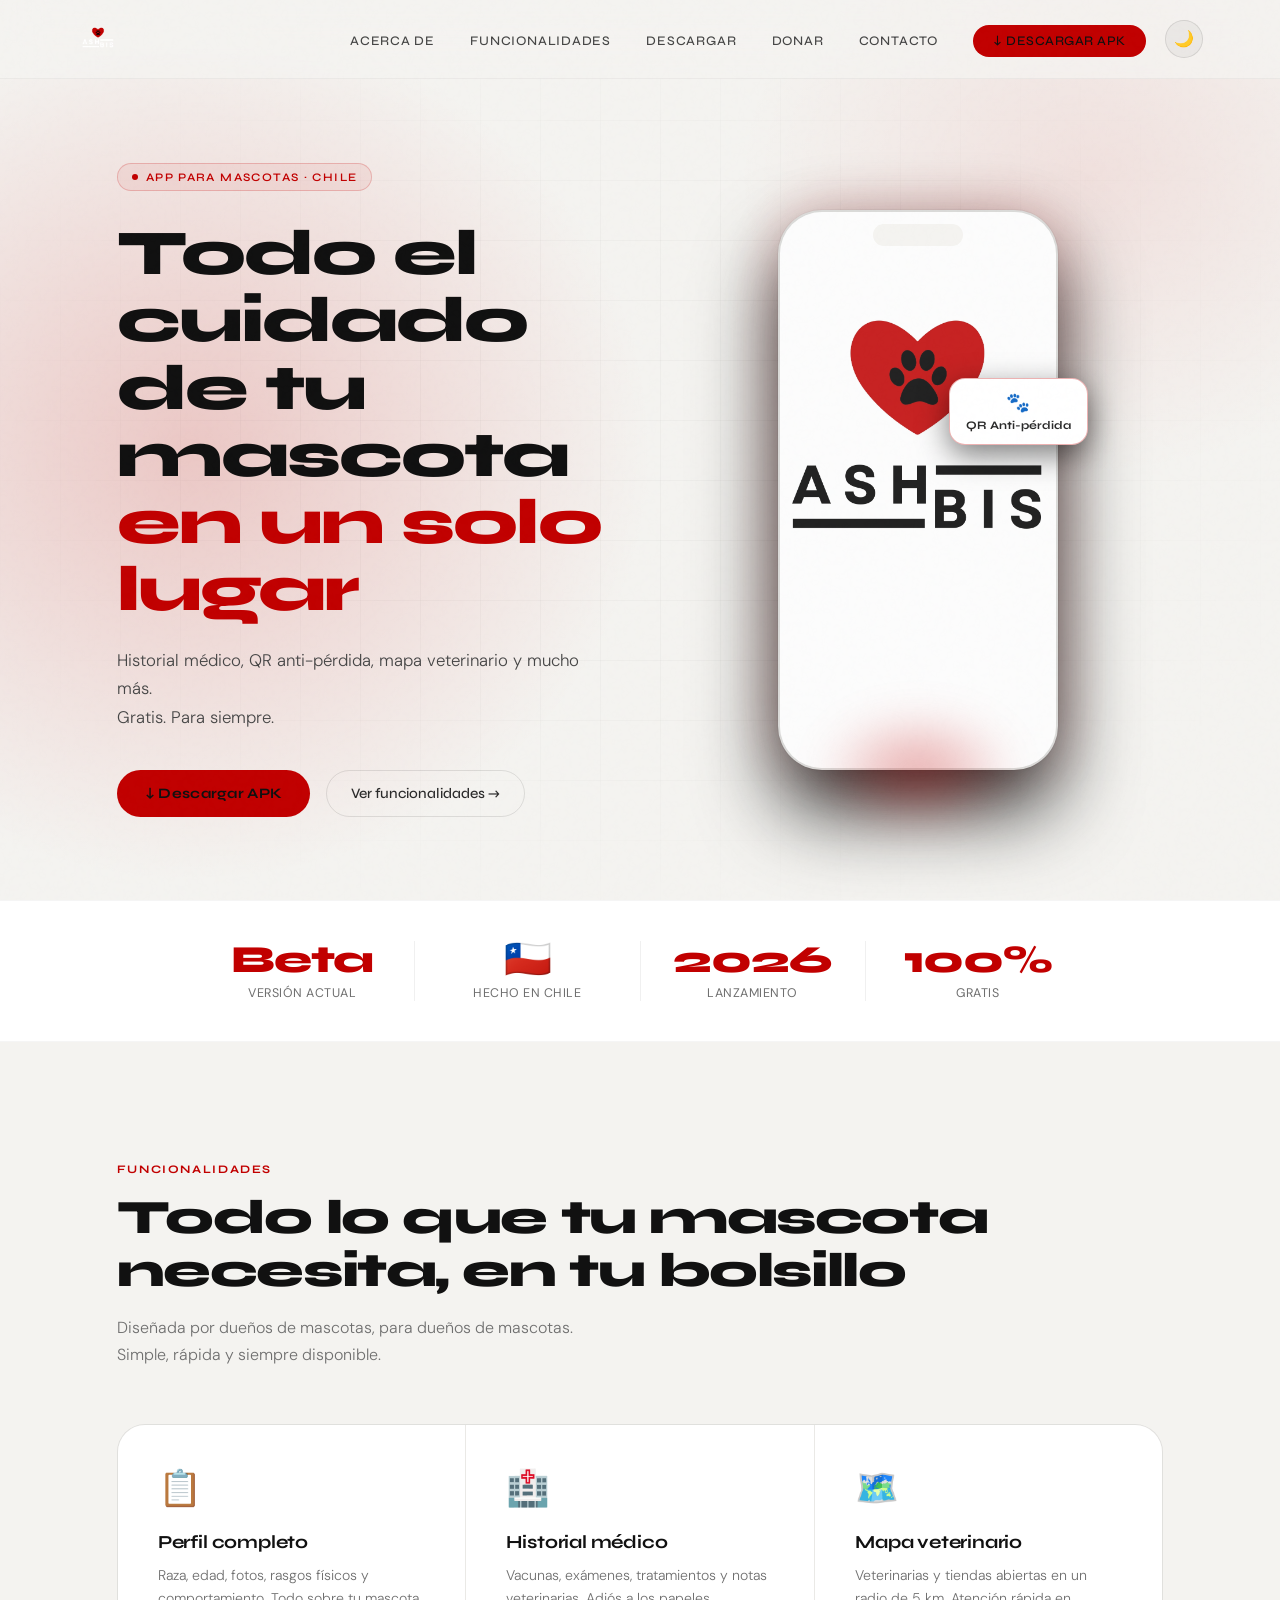
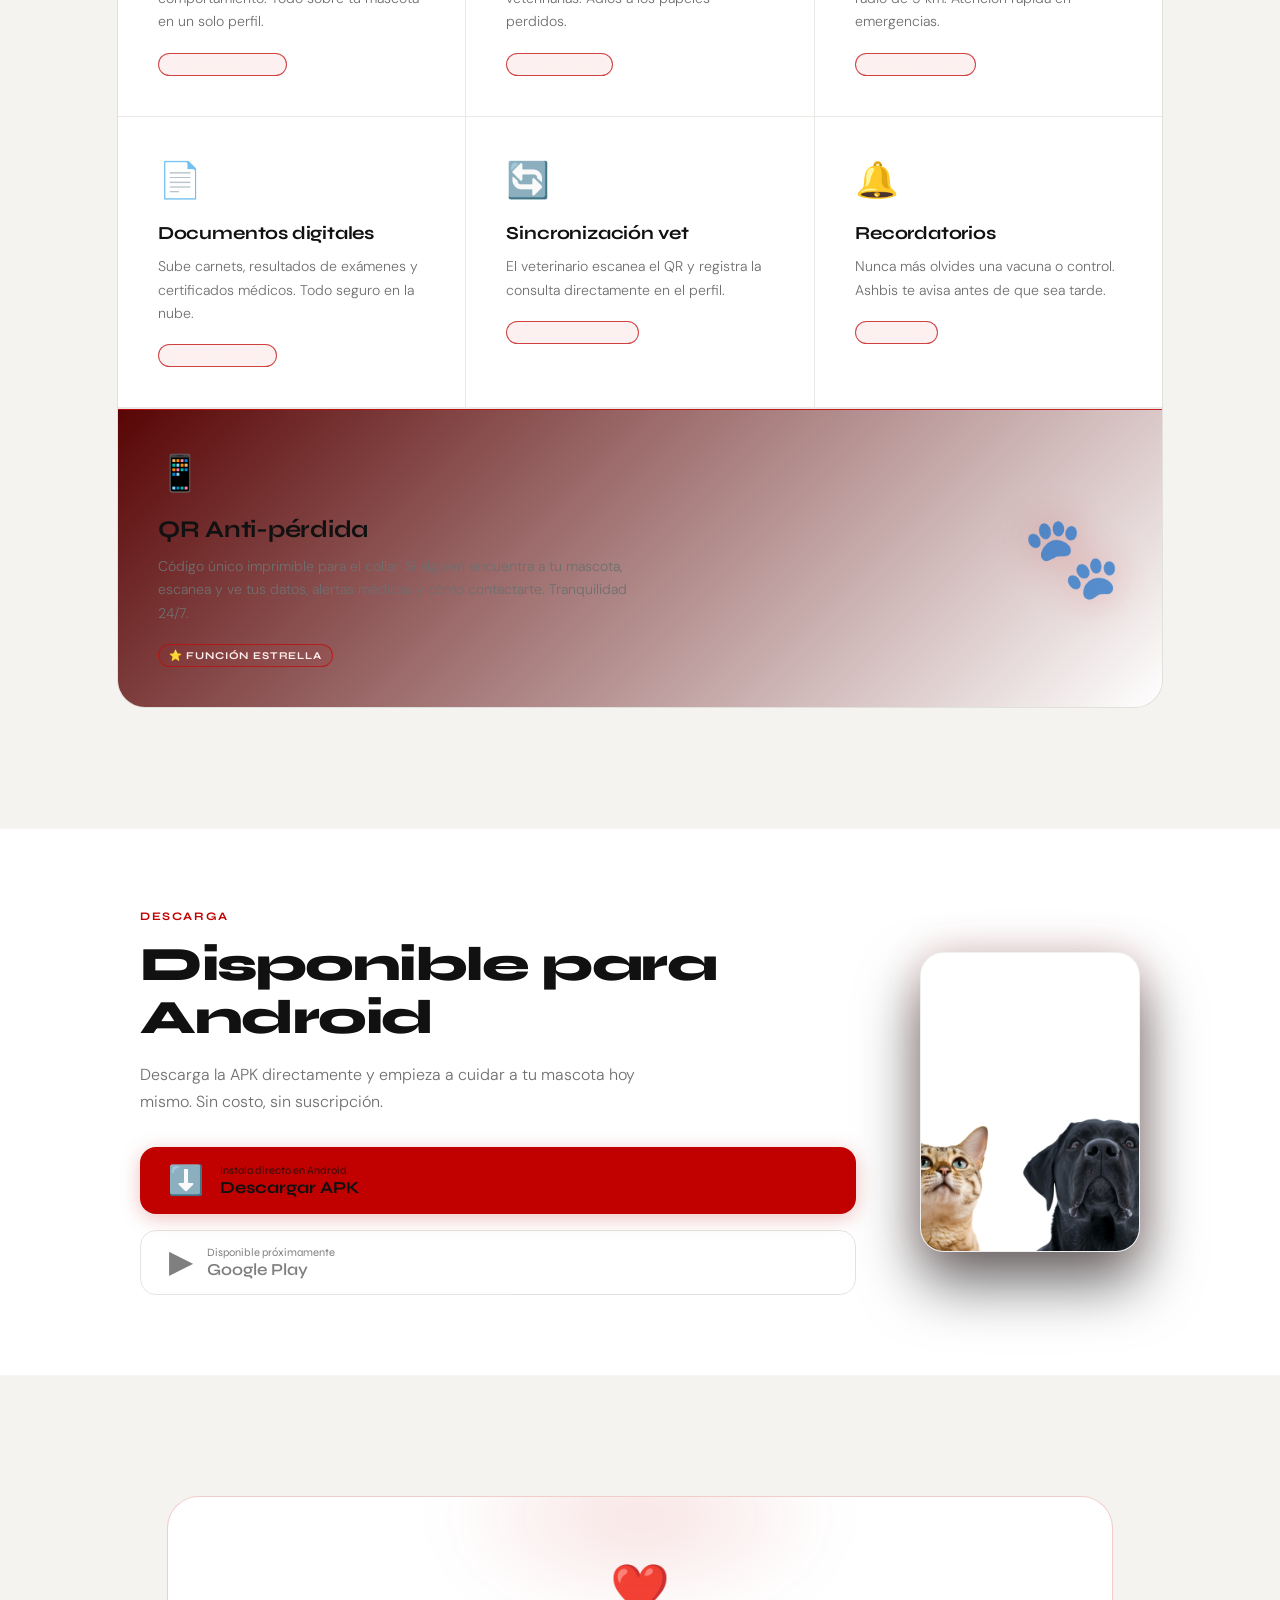
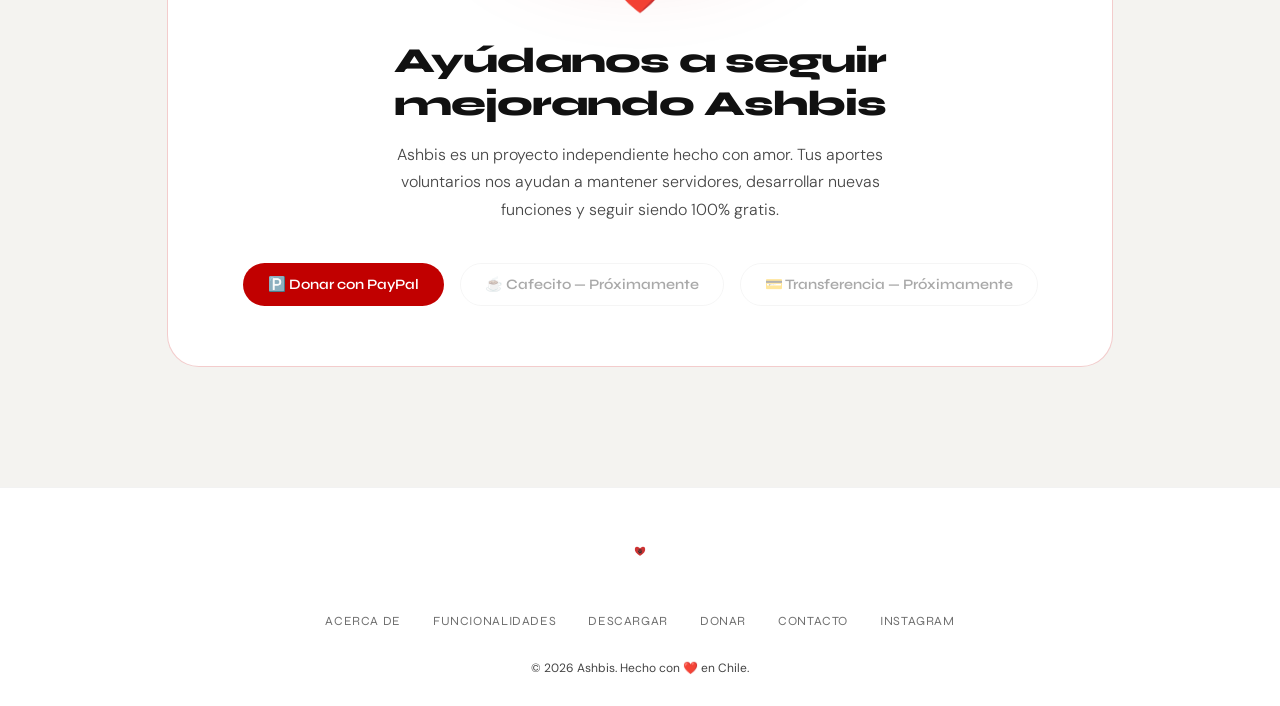
==== commit dac62db4: "Agregar modo claro/oscuro, mejorar responsive y config de Firebase Hosting Suma variables de tema co" ====
--- a/index.html
+++ b/index.html
@@ -2,11 +2,13 @@
 <html lang="es">
 <head>
 <meta charset="UTF-8">
+<script>(function(){var t=localStorage.getItem('ashbis-theme');if(!t)t=matchMedia('(prefers-color-scheme: light)').matches?'light':'dark';document.documentElement.setAttribute('data-theme',t);})();</script>
 <meta name="viewport" content="width=device-width, initial-scale=1.0">
 <title>Ashbis — La app para tu mascota</title>
 <link rel="preconnect" href="https://fonts.googleapis.com">
 <link rel="stylesheet" href="styles.css">
 <link href="https://fonts.googleapis.com/css2?family=Syne:wght@400;500;700;800&family=DM+Sans:wght@300;400;500&display=swap" rel="stylesheet">
+<link rel="icon" type="image/png" href="img/logo4.png">
 
 </head>
 <body>
@@ -19,28 +21,33 @@
     </a>
   </div>
 
-  <div class="hamburger" id="hamburger">
-    <span></span><span></span><span></span>
-  </div>
-<!--
-  <nav>
-    <ul class="desktop">
-      <li><a href="acerca-de.html">Acerca de</a></li>
-      <li><a href="funcionalidades.html">Funcionalidades</a></li>
-      <li><a href="descargar.html">Descargar</a></li>
-      <li><a href="donar.html">Donar</a></li>
-      <li><a href="contacto.html">Contacto</a></li>
-      <li><a href="descargar.html" class="nav-cta">↓ Descargar APK</a></li>
-    </ul>
-    <ul class="mobile" id="mobileMenu">
-      <li><a href="acerca-de.html">Acerca de</a></li>
-      <li><a href="funcionalidades.html">Funcionalidades</a></li>
-      <li><a href="descargar.html">Descargar</a></li>
-      <li><a href="donar.html">Donar</a></li>
-      <li><a href="contacto.html">Contacto</a></li>
-    </ul>
-  </nav>-->
-</header> 
+  <div class="header-right">
+    <nav>
+      <ul class="desktop">
+        <li><a href="acerca-de.html">Acerca de</a></li>
+        <li><a href="funcionalidades.html">Funcionalidades</a></li>
+        <li><a href="descargar.html">Descargar</a></li>
+        <li><a href="donar.html">Donar</a></li>
+        <li><a href="contacto.html">Contacto</a></li>
+        <li><a href="descargar.html" class="nav-cta">↓ Descargar APK</a></li>
+      </ul>
+      <ul class="mobile" id="mobileMenu">
+        <li><a href="acerca-de.html">Acerca de</a></li>
+        <li><a href="funcionalidades.html">Funcionalidades</a></li>
+        <li><a href="descargar.html">Descargar</a></li>
+        <li><a href="donar.html">Donar</a></li>
+        <li><a href="contacto.html">Contacto</a></li>
+      </ul>
+    </nav>
+    <button class="theme-toggle" id="themeToggle" type="button" aria-label="Cambiar a modo claro">
+      <span class="theme-icon-sun" aria-hidden="true">☀️</span>
+      <span class="theme-icon-moon" aria-hidden="true">🌙</span>
+    </button>
+    <div class="hamburger" id="hamburger">
+      <span></span><span></span><span></span>
+    </div>
+  </div>
+</header>
 
 <!-- ===== HERO ===== -->
 <section class="hero">
@@ -89,16 +96,16 @@
 <div class="stats-bar reveal">
   <div class="stats-inner">
     <div class="stat-item">
-      <div class="stat-number">+500</div>
-      <div class="stat-label">Mascotas registradas</div>
-    </div>
-    <div class="stat-item">
-      <div class="stat-number">+120</div>
-      <div class="stat-label">Usuarios activos</div>
-    </div>
-    <div class="stat-item">
-      <div class="stat-number">98%</div>
-      <div class="stat-label">Satisfacción</div>
+      <div class="stat-number">Beta</div>
+      <div class="stat-label">Versión actual</div>
+    </div>
+    <div class="stat-item">
+      <div class="stat-number">🇨🇱</div>
+      <div class="stat-label">Hecho en Chile</div>
+    </div>
+    <div class="stat-item">
+      <div class="stat-number">2026</div>
+      <div class="stat-label">Lanzamiento</div>
     </div>
     <div class="stat-item">
       <div class="stat-number">100%</div>
@@ -207,12 +214,12 @@
     <h2>Ayúdanos a seguir<br>mejorando Ashbis</h2>
     <p>Ashbis es un proyecto independiente hecho con amor. Tus aportes voluntarios nos ayudan a mantener servidores, desarrollar nuevas funciones y seguir siendo 100% gratis.</p>
     <div class="donate-options">
-      <a href="donar.html" class="donate-opt primary">☕ Invítanos un cafecito</a>
-      <a href="donar.html" class="donate-opt">💳 Transferencia bancaria</a>
-      <a href="donar.html" class="donate-opt">🅿️ PayPal</a>
-    </div>
-  </div>
-</section>
+      <a href="https://paypal.me/AshbisCL" target="_blank" class="donate-opt primary">🅿️ Donar con PayPal</a>
+      <div class="donate-opt disabled" style="opacity:0.4; cursor:not-allowed;">☕ Cafecito — Próximamente</div>
+      <div class="donate-opt disabled" style="opacity:0.4; cursor:not-allowed;">💳 Transferencia — Próximamente</div>
+    </div>
+  </div>
+</section> 
 
 <!-- ===== FOOTER ===== -->
 <footer>
@@ -232,6 +239,7 @@
   </div>
 </footer>
 
+<script src="theme.js"></script>
 <script>
 // Header scroll
 const header = document.getElementById('header');
--- a/styles.css
+++ b/styles.css
@@ -1,6 +1,11 @@
 
 /* ===== VARIABLES ===== */
+/* Dark theme (default) */
 :root {
+  --bg-rgb: 5,5,5;
+  --edge-rgb: 255,255,255;
+  --red-rgb: 193,0,0;
+
   --black: #050505;
   --black-2: #0c0c0c;
   --black-3: #141414;
@@ -13,6 +18,28 @@
   --gray-light: #bbbbbb;
   --font-display: 'Syne', sans-serif;
   --font-body: 'DM Sans', sans-serif;
+
+  color-scheme: dark;
+}
+
+/* Light theme override — applied via [data-theme="light"] on <html> */
+:root[data-theme="light"] {
+  --bg-rgb: 244,243,240;
+  --edge-rgb: 0,0,0;
+  --red-rgb: 193,0,0;
+
+  --black: #f4f3f0;
+  --black-2: #ffffff;
+  --black-3: #ececea;
+  --red: #c10000;
+  --red-glow: rgba(193,0,0,0.18);
+  --red-dim: rgba(193,0,0,0.06);
+  --white: #111111;
+  --white-off: #2b2b2b;
+  --gray: #6f6f6f;
+  --gray-light: #464646;
+
+  color-scheme: light;
 }
 
 /* ===== RESET ===== */
@@ -26,6 +53,7 @@
   color: var(--white-off);
   overflow-x: hidden;
   cursor: default;
+  transition: background-color 0.3s ease, color 0.3s ease;
 }
 
 a { text-decoration: none; cursor: pointer; }
@@ -41,7 +69,10 @@
   pointer-events: none;
   z-index: 9999;
   opacity: 0.4;
-}
+  transition: opacity 0.3s ease;
+}
+
+:root[data-theme="light"] body::before { opacity: 0.15; }
 
 /* ===== HEADER ===== */
 header {
@@ -52,17 +83,17 @@
   align-items: center;
   justify-content: space-between;
   padding: 18px 6%;
-  background: rgba(5,5,5,0.75);
+  background: rgba(var(--bg-rgb),0.75);
   backdrop-filter: blur(20px);
   -webkit-backdrop-filter: blur(20px);
-  border-bottom: 1px solid rgba(255,255,255,0.04);
+  border-bottom: 1px solid rgba(var(--edge-rgb),0.04);
   z-index: 1000;
-  transition: padding 0.3s ease, background 0.3s ease;
+  transition: padding 0.3s ease, background-color 0.3s ease, border-color 0.3s ease;
 }
 
 header.scrolled {
   padding: 12px 6%;
-  background: rgba(5,5,5,0.95);
+  background: rgba(var(--bg-rgb),0.95);
   box-shadow: 0 10px 40px rgba(0,0,0,0.6);
 }
 
@@ -134,12 +165,46 @@
 .hamburger.active span:nth-child(2) { opacity: 0; }
 .hamburger.active span:nth-child(3) { transform: rotate(-45deg) translate(5px, -5px); }
 
+/* Theme toggle */
+.header-right {
+  display: flex;
+  align-items: center;
+  gap: 1.2rem;
+}
+
+.theme-toggle {
+  display: inline-flex;
+  align-items: center;
+  justify-content: center;
+  width: 38px;
+  height: 38px;
+  flex-shrink: 0;
+  border-radius: 50%;
+  border: 1px solid rgba(var(--edge-rgb),0.1);
+  background: rgba(var(--edge-rgb),0.04);
+  color: var(--white-off);
+  cursor: pointer;
+  font-size: 1rem;
+  line-height: 1;
+  transition: 0.25s;
+}
+
+.theme-toggle:hover {
+  background: rgba(var(--edge-rgb),0.08);
+  border-color: rgba(var(--edge-rgb),0.18);
+  transform: translateY(-1px);
+}
+
+.theme-toggle .theme-icon-moon { display: none; }
+:root[data-theme="light"] .theme-toggle .theme-icon-sun { display: none; }
+:root[data-theme="light"] .theme-toggle .theme-icon-moon { display: inline; }
+
 ul.mobile {
   display: none;
   position: fixed;
   top: 72px; left: 0;
   width: 100%;
-  background: rgba(5,5,5,0.97);
+  background: rgba(var(--bg-rgb),0.97);
   backdrop-filter: blur(20px);
   flex-direction: column;
   align-items: center;
@@ -147,7 +212,7 @@
   gap: 1.6rem;
   list-style: none;
   z-index: 999;
-  border-bottom: 1px solid rgba(255,255,255,0.06);
+  border-bottom: 1px solid rgba(var(--edge-rgb),0.06);
 }
 ul.mobile.active { display: flex; }
 ul.mobile li a {
@@ -181,8 +246,8 @@
   position: absolute;
   inset: 0;
   background-image: 
-    linear-gradient(rgba(255,255,255,0.025) 1px, transparent 1px),
-    linear-gradient(90deg, rgba(255,255,255,0.025) 1px, transparent 1px);
+    linear-gradient(rgba(var(--edge-rgb),0.025) 1px, transparent 1px),
+    linear-gradient(90deg, rgba(var(--edge-rgb),0.025) 1px, transparent 1px);
   background-size: 60px 60px;
   mask-image: radial-gradient(ellipse 80% 80% at center, black 30%, transparent 70%);
 }
@@ -293,12 +358,12 @@
   font-size: 0.9rem;
   padding: 14px 24px;
   border-radius: 50px;
-  border: 1px solid rgba(255,255,255,0.1);
+  border: 1px solid rgba(var(--edge-rgb),0.1);
   transition: border-color 0.2s, background 0.2s, transform 0.2s;
 }
 .btn-ghost:hover {
-  border-color: rgba(255,255,255,0.25);
-  background: rgba(255,255,255,0.05);
+  border-color: rgba(var(--edge-rgb),0.25);
+  background: rgba(var(--edge-rgb),0.05);
   transform: translateY(-2px);
 }
 
@@ -320,11 +385,11 @@
   position: absolute;
   inset: 0;
   border-radius: 44px;
-  border: 2px solid rgba(255,255,255,0.08);
+  border: 2px solid rgba(var(--edge-rgb),0.08);
   background: var(--black-3);
   overflow: hidden;
   box-shadow: 
-    0 0 0 1px rgba(255,255,255,0.04),
+    0 0 0 1px rgba(var(--edge-rgb),0.04),
     0 40px 80px rgba(0,0,0,0.8),
     0 0 60px rgba(193,0,0,0.2);
   animation: phoneFloat 5s ease-in-out infinite;
@@ -401,8 +466,8 @@
 /* ===== STATS BAR ===== */
 .stats-bar {
   background: var(--black-2);
-  border-top: 1px solid rgba(255,255,255,0.04);
-  border-bottom: 1px solid rgba(255,255,255,0.04);
+  border-top: 1px solid rgba(var(--edge-rgb),0.04);
+  border-bottom: 1px solid rgba(var(--edge-rgb),0.04);
   padding: 40px 6%;
 }
 
@@ -418,7 +483,7 @@
   flex: 1;
   text-align: center;
   padding: 0 2rem;
-  border-right: 1px solid rgba(255,255,255,0.06);
+  border-right: 1px solid rgba(var(--edge-rgb),0.06);
 }
 .stat-item:last-child { border-right: none; }
 
@@ -481,8 +546,8 @@
   display: grid;
   grid-template-columns: repeat(3, 1fr);
   gap: 1.5px;
-  background: rgba(255,255,255,0.04);
-  border: 1px solid rgba(255,255,255,0.04);
+  background: rgba(var(--edge-rgb),0.04);
+  border: 1px solid rgba(var(--edge-rgb),0.04);
   border-radius: 28px;
   overflow: hidden;
 }
@@ -570,8 +635,8 @@
 .download-section {
   padding: 80px 6%;
   background: var(--black-2);
-  border-top: 1px solid rgba(255,255,255,0.04);
-  border-bottom: 1px solid rgba(255,255,255,0.04);
+  border-top: 1px solid rgba(var(--edge-rgb),0.04);
+  border-bottom: 1px solid rgba(var(--edge-rgb),0.04);
 }
 
 .download-inner {
@@ -622,7 +687,7 @@
   color: var(--white-off);
   padding: 14px 28px;
   border-radius: 16px;
-  border: 1px solid rgba(255, 255, 255, 0.918);
+  border: 1px solid rgba(var(--edge-rgb), 0.18);
   font-family: var(--font-display);
   font-weight: 600;
   transition: background 0.2s, border-color 0.2s;
@@ -640,7 +705,7 @@
   border-radius: 24px;
   overflow: hidden;
   box-shadow: 0 30px 60px rgba(0,0,0,0.6), 0 0 40px rgba(193,0,0,0.15);
-  border: 1px solid rgba(255,255,255,0.06);
+  border: 1px solid rgba(var(--edge-rgb),0.06);
 }
 
 .download-image img {
@@ -715,13 +780,13 @@
   font-size: 0.9rem;
   padding: 12px 24px;
   border-radius: 50px;
-  border: 1px solid rgba(255,255,255,0.1);
+  border: 1px solid rgba(var(--edge-rgb),0.1);
   color: var(--white-off);
   transition: 0.25s;
 }
 
 .donate-opt:hover {
-  background: rgba(255,255,255,0.06);
+  background: rgba(var(--edge-rgb),0.06);
   border-color: rgba(193,0,0,0.3);
   transform: translateY(-2px);
 }
@@ -737,7 +802,7 @@
 /* ===== FOOTER ===== */
 footer {
   background: var(--black-2);
-  border-top: 1px solid rgba(255,255,255,0.05);
+  border-top: 1px solid rgba(var(--edge-rgb),0.05);
   padding: 50px 6% 30px;
 }
 
@@ -804,7 +869,7 @@
   .features-grid { grid-template-columns: 1fr; }
   .feat-highlight { flex-direction: column; }
   .stats-inner { flex-wrap: wrap; gap: 2rem; }
-  .stat-item { border-right: none; border-bottom: 1px solid rgba(255,255,255,0.06); padding-bottom: 1.5rem; flex: 0 0 45%; }
+  .stat-item { border-right: none; border-bottom: 1px solid rgba(var(--edge-rgb),0.06); padding-bottom: 1.5rem; flex: 0 0 45%; }
   .stat-item:last-child { border-bottom: none; }
   .download-inner { flex-direction: column; gap: 2.5rem; text-align: center; }
   .download-actions { align-items: center; }
@@ -940,9 +1005,7 @@
     width: 100%;
     justify-content: center;
   }
-
-
-
+}
 
 
 @media (max-width: 1024px) {
@@ -1002,388 +1065,3 @@
     max-width: 1200px;
   }
 }
-
-
------------------------------------------------------------------------------
-FUNCIONALIDADES
-/* ===== PAGE BASE ===== */
-.features-page {
-    padding-top: 100px;
-    min-height: 100vh;
-    background: #000;
-}
-
-/* ===== HEADER ===== */
-.features-header {
-    text-align: center;
-    padding: 80px 20px 40px;
-    max-width: 800px;
-    margin: 0 auto;
-}
-
-.features-header h1 {
-    font-size: 3.5rem;
-    font-weight: 800;
-    letter-spacing: -0.02em;
-    background: linear-gradient(135deg, #fff, #dcdcdc);
-    -webkit-background-clip: text;
-    color: transparent;
-}
-
-.features-header h1 span {
-    background: linear-gradient(135deg, #E53935, #ff6b6b);
-    -webkit-background-clip: text;
-    color: transparent;
-}
-
-.features-header p {
-    color: #a0a0a0;
-    font-size: 1.15rem;
-}
-
-/* ===== GRID ===== */
-.features-grid {
-    display: grid;
-    grid-template-columns: repeat(auto-fit, minmax(320px, 1fr));
-    gap: 32px;
-    max-width: 1200px;
-    margin: 0 auto;
-    padding: 40px 24px 60px;
-}
-
-/* ===== CARD ===== */
-.feature-card {
-    background: linear-gradient(145deg, #0a0a0a, #070707);
-    border-radius: 28px;
-    padding: 24px;
-    transition: 0.4s;
-    border: 1px solid rgba(255,255,255,0.05);
-}
-
-.feature-card:hover {
-    transform: translateY(-8px);
-    border-color: rgba(229,57,53,0.4);
-    box-shadow: 0 20px 40px rgba(0,0,0,0.6);
-}
-
-/* 👇 IMAGEN */
-.feature-media {
-    width: 100%;
-    height: 160px;
-    border-radius: 18px;
-    overflow: hidden;
-    margin-bottom: 20px;
-    background: #111;
-}
-
-.feature-media img {
-    width: 100%;
-    height: 100%;
-    object-fit: cover;
-}
-
-/* ICON */
-.feature-icon {
-    font-size: 2rem;
-    margin-bottom: 12px;
-}
-
-/* TEXT */
-.feature-card h3 {
-    font-size: 1.3rem;
-    margin-bottom: 10px;
-}
-
-.feature-card p {
-    font-size: 0.9rem;
-    color: #b0b0b0;
-    margin-bottom: 14px;
-}
-
-.feature-badge {
-    background: rgba(229,57,53,0.12);
-    color: #E53935;
-    padding: 5px 12px;
-    border-radius: 30px;
-    font-size: 0.7rem;
-}
-
-/* ===== HIGHLIGHT PRO ===== */
-.feature-highlight {
-    max-width: 1100px;
-    margin: 40px auto;
-    display: grid;
-    grid-template-columns: 1fr 1fr;
-    background: linear-gradient(135deg, #0a0a0a, #111);
-    border-radius: 32px;
-    overflow: hidden;
-    border: 1px solid rgba(229,57,53,0.25);
-}
-
-/* IMAGE */
-.highlight-image {
-    height: 100%;
-}
-
-.highlight-image img {
-    width: 100%;
-    height: 100%;
-    object-fit: cover;
-}
-
-/* TEXT */
-.highlight-content {
-    padding: 50px 40px;
-    display: flex;
-    flex-direction: column;
-    justify-content: center;
-}
-
-.highlight-content h2 {
-    font-size: 2rem;
-    margin-bottom: 16px;
-    background: linear-gradient(135deg, #E53935, #ff6b6b);
-    -webkit-background-clip: text;
-    color: transparent;
-}
-
-.highlight-content p {
-    color: #ccc;
-    margin-bottom: 20px;
-}
-
-.qr-badge {
-    background: #E53935;
-    padding: 10px 24px;
-    border-radius: 40px;
-    font-size: 0.8rem;
-}
-
-/* ===== MOBILE ===== */
-@media (max-width: 768px) {
-
-    .features-header h1 {
-        font-size: 2.2rem;
-    }
-
-    .features-grid {
-        gap: 20px;
-        padding: 20px;
-    }
-
-    .feature-media {
-        height: 140px;
-    }
-
-    .feature-highlight {
-        grid-template-columns: 1fr;
-    }
-
-    .highlight-content {
-        padding: 30px 20px;
-        text-align: center;
-    }
-}
-
-/* ===== CONTACT PAGE IMPROVED ===== */
-
-.contact-page {
-  padding-top: 120px;
-  max-width: 850px;
-  margin: auto;
-  padding-left: 20px;
-  padding-right: 20px;
-}
-
-/* HEADER */
-.contact-header {
-  text-align: center;
-  margin-bottom: 50px;
-}
-
-.contact-header h1 {
-  font-size: 2.6rem;
-  font-family: var(--font-display);
-  letter-spacing: -0.02em;
-}
-
-.contact-header span {
-  color: var(--red);
-}
-
-.contact-header p {
-  color: var(--gray);
-  font-size: 0.95rem;
-}
-
-/* FORM CARD */
-.contact-form {
-  background: linear-gradient(145deg, #0a0a0a, #070707);
-  border-radius: 28px;
-  padding: 40px;
-  border: 1px solid rgba(255,255,255,0.06);
-  box-shadow: 
-    0 20px 50px rgba(0,0,0,0.7),
-    0 0 40px rgba(193,0,0,0.08);
-  transition: 0.3s;
-}
-
-.contact-form:hover {
-  border-color: rgba(193,0,0,0.2);
-}
-
-/* FORM GROUP */
-.form-group {
-  margin-bottom: 22px;
-}
-
-/* LABEL */
-label {
-  display: block;
-  font-size: 0.75rem;
-  margin-bottom: 6px;
-  color: var(--gray-light);
-  letter-spacing: 0.04em;
-  text-transform: uppercase;
-}
-
-.required::after {
-  content: ' *';
-  color: var(--red);
-}
-
-/* INPUTS */
-input, select, textarea {
-  width: 100%;
-  padding: 13px 14px;
-  border-radius: 14px;
-  border: 1px solid rgba(255,255,255,0.08);
-  background: var(--black-3);
-  color: white;
-  font-size: 0.9rem;
-  transition: 0.25s;
-}
-
-/* HOVER */
-input:hover, select:hover, textarea:hover {
-  border-color: rgba(255,255,255,0.18);
-}
-
-/* FOCUS */
-input:focus, select:focus, textarea:focus {
-  border-color: var(--red);
-  background: #181818;
-  box-shadow: 0 0 0 2px var(--red-glow);
-  outline: none;
-}
-
-/* PLACEHOLDER */
-input::placeholder,
-textarea::placeholder {
-  color: #555;
-}
-
-/* DYNAMIC SECTIONS */
-.dynamic-section {
-  display: none;
-  margin-top: 25px;
-  padding: 25px;
-  border-radius: 20px;
-  background: rgba(255,255,255,0.02);
-  border: 1px solid rgba(255,255,255,0.05);
-  animation: fadeUp 0.4s ease;
-}
-
-/* SECTION TITLE (opcional si agregas títulos internos) */
-.dynamic-section h3 {
-  font-family: var(--font-display);
-  font-size: 1rem;
-  margin-bottom: 15px;
-  color: var(--white);
-}
-
-/* SELECT STYLE IMPROVEMENT */
-select {
-  cursor: pointer;
-}
-
-/* BUTTON */
-.submit-btn {
-  width: 100%;
-  background: linear-gradient(135deg, #c10000, #ff2a2a);
-  border: none;
-  padding: 15px;
-  border-radius: 50px;
-  font-weight: 700;
-  color: white;
-  cursor: pointer;
-  transition: 0.25s;
-  margin-top: 10px;
-  font-family: var(--font-display);
-  letter-spacing: 0.04em;
-}
-
-.submit-btn:hover {
-  transform: translateY(-2px);
-  box-shadow: 0 10px 30px rgba(193,0,0,0.35);
-}
-
-/* INPUT ANIMATION */
-.form-group input,
-.form-group select,
-.form-group textarea {
-  transform: translateY(0);
-}
-
-.form-group input:focus,
-.form-group select:focus,
-.form-group textarea:focus {
-  transform: translateY(-1px);
-}
-
-/* SMALL HELP TEXT (si agregas luego) */
-.form-help {
-  font-size: 0.75rem;
-  color: var(--gray);
-  margin-top: 4px;
-}
-
-/* RESPONSIVE */
-@media(max-width:600px){
-
-  .contact-form {
-    padding: 25px;
-  }
-
-  .contact-header h1 {
-    font-size: 2rem;
-  }
-
-}
-
-/* ===================================================== */
-/*                   FOOTER                              */
-/* ===================================================== */
-
-footer {
-    align-items: center;
-    text-align: center;
-    padding: 2rem 1rem;
-}
-
-footer p {
-    color: #e6e6e6;
-}
-
-  /* ===== LOGOS===== */
-  .footer-links {
-    gap: 1rem;
-  }
-}
-
-.logofooter {
-  width: 120px;
-  display: flex;
-  align-items: center;
-  gap: 8px;
-}
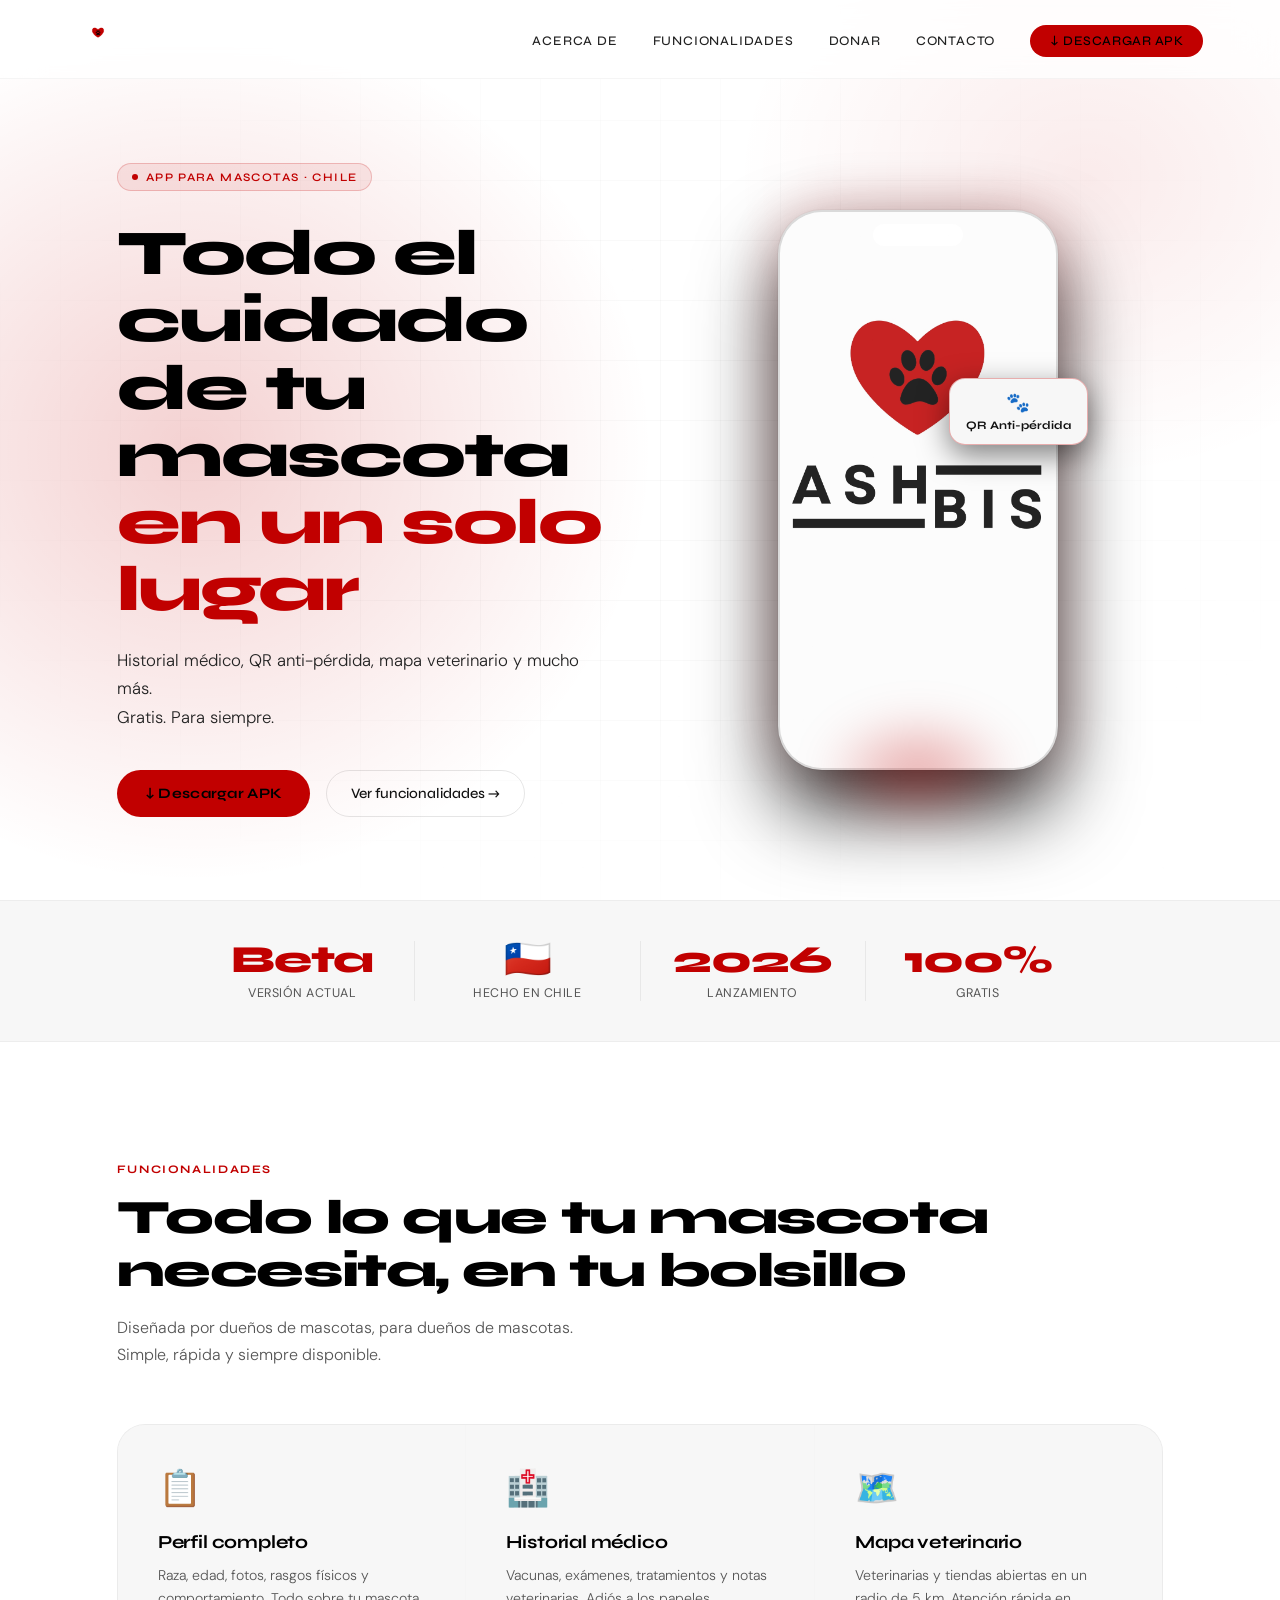
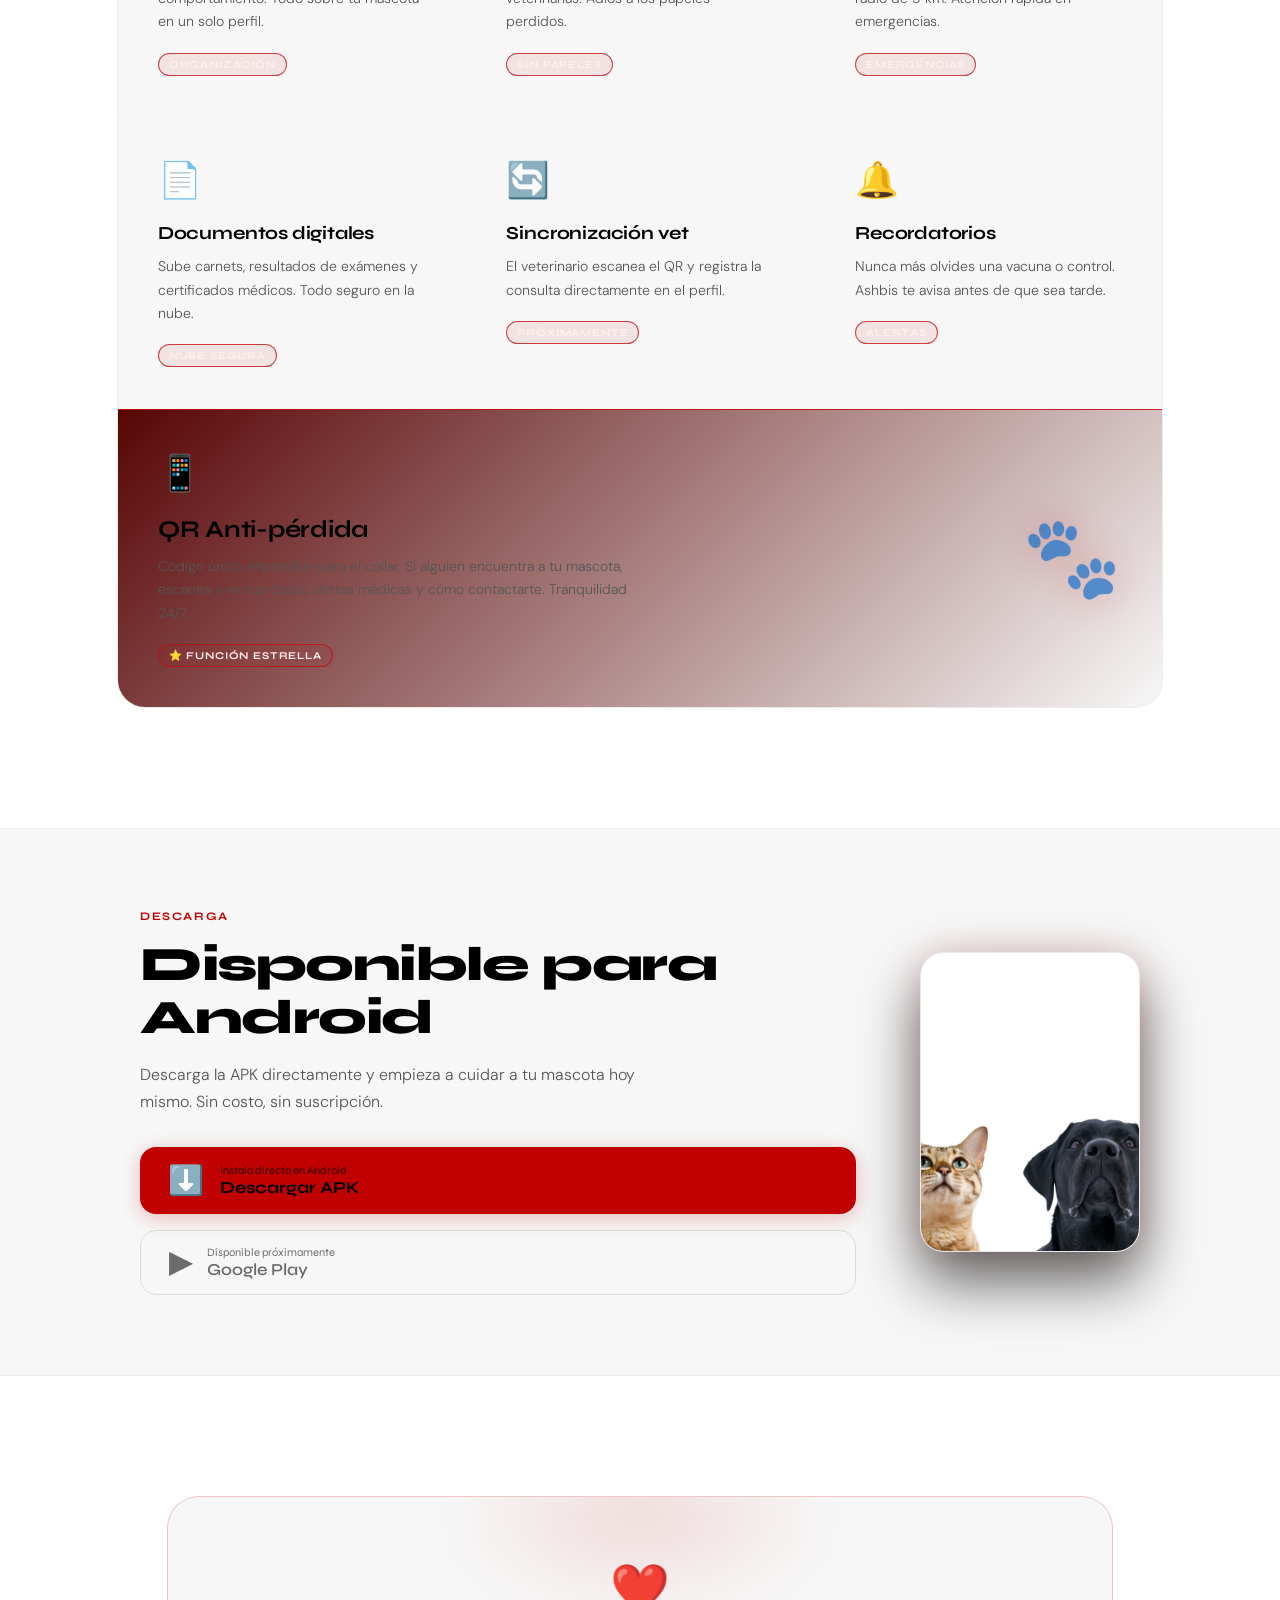
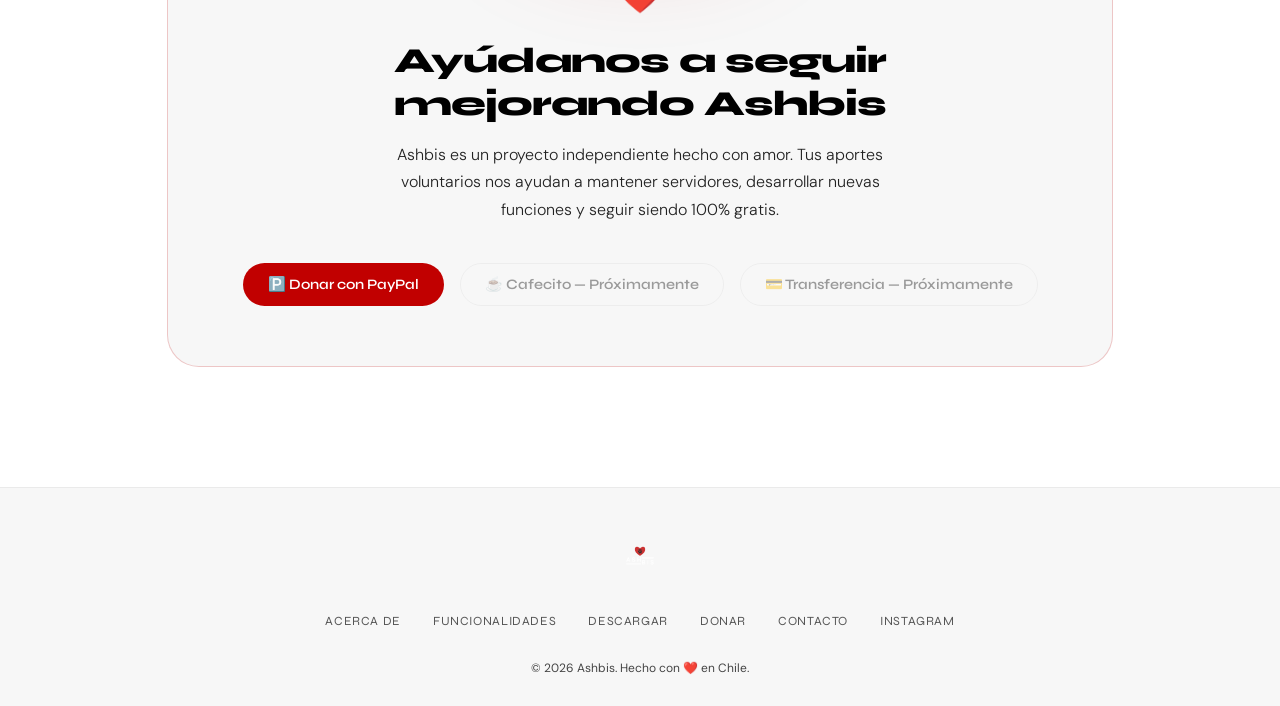
==== commit cfb4605a: "Quitar toggle de tema roto, agregar modal de descarga y limpiar assets sin usar - Elimina el boton m" ====
--- a/index.html
+++ b/index.html
@@ -2,7 +2,7 @@
 <html lang="es">
 <head>
 <meta charset="UTF-8">
-<script>(function(){var t=localStorage.getItem('ashbis-theme');if(!t)t=matchMedia('(prefers-color-scheme: light)').matches?'light':'dark';document.documentElement.setAttribute('data-theme',t);})();</script>
+<script>document.documentElement.setAttribute('data-theme', matchMedia('(prefers-color-scheme: light)').matches ? 'light' : 'dark');</script>
 <meta name="viewport" content="width=device-width, initial-scale=1.0">
 <title>Ashbis — La app para tu mascota</title>
 <link rel="preconnect" href="https://fonts.googleapis.com">
@@ -26,7 +26,6 @@
       <ul class="desktop">
         <li><a href="acerca-de.html">Acerca de</a></li>
         <li><a href="funcionalidades.html">Funcionalidades</a></li>
-        <li><a href="descargar.html">Descargar</a></li>
         <li><a href="donar.html">Donar</a></li>
         <li><a href="contacto.html">Contacto</a></li>
         <li><a href="descargar.html" class="nav-cta">↓ Descargar APK</a></li>
@@ -34,15 +33,10 @@
       <ul class="mobile" id="mobileMenu">
         <li><a href="acerca-de.html">Acerca de</a></li>
         <li><a href="funcionalidades.html">Funcionalidades</a></li>
-        <li><a href="descargar.html">Descargar</a></li>
         <li><a href="donar.html">Donar</a></li>
         <li><a href="contacto.html">Contacto</a></li>
       </ul>
     </nav>
-    <button class="theme-toggle" id="themeToggle" type="button" aria-label="Cambiar a modo claro">
-      <span class="theme-icon-sun" aria-hidden="true">☀️</span>
-      <span class="theme-icon-moon" aria-hidden="true">🌙</span>
-    </button>
     <div class="hamburger" id="hamburger">
       <span></span><span></span><span></span>
     </div>
@@ -67,7 +61,7 @@
         Gratis. Para siempre.
       </p>
       <div class="hero-actions">
-        <a href="descargar.html" class="btn-primary">
+        <a href="#" onclick="abrirModal(); return false;" class="btn-primary">
           ↓ Descargar APK
         </a>
         <a href="funcionalidades.html" class="btn-ghost">
@@ -185,7 +179,7 @@
       <h2 class="section-title">Disponible para<br>Android</h2>
       <p class="section-sub">Descarga la APK directamente y empieza a cuidar a tu mascota hoy mismo. Sin costo, sin suscripción.</p>
       <div class="download-actions">
-        <a href="descargar.html" class="apk-btn">
+        <a href="#" onclick="abrirModal(); return false;" class="apk-btn">
           <span class="icon">⬇️</span>
           <div>
             <span class="label">Instala directo en Android</span>
@@ -239,7 +233,70 @@
   </div>
 </footer>
 
-<script src="theme.js"></script>
+<!-- ===== MODAL PRÓXIMAMENTE ===== -->
+<div id="modal-soon">
+  <div class="modal-card">
+    <button class="modal-close-btn" onclick="cerrarModal()">✕</button>
+
+    <div style="font-size:3.5rem; margin-bottom:16px;">🐾</div>
+
+    <h2 style="font-family:var(--font-display); font-size:1.8rem; font-weight:800;
+               color:var(--text-primary); margin-bottom:12px; letter-spacing:-0.02em;">
+      ¡Muy pronto!
+    </h2>
+
+    <p style="color:var(--gray-light); line-height:1.7; margin-bottom:8px;">
+      Ashbis está en fase beta y estamos trabajando para lanzarla muy pronto.
+    </p>
+    <p style="color:var(--gray); font-size:0.9rem; line-height:1.6; margin-bottom:32px;">
+      Únete a nuestra comunidad para ser de los primeros en enterarte
+      del lanzamiento oficial y acceder a la beta.
+    </p>
+
+    <div style="display:flex; flex-direction:column; gap:12px;">
+
+      <a href="https://discord.gg/KH2c9bd4Cr" target="_blank" class="modal-cta-discord">
+        <svg width="22" height="22" viewBox="0 0 24 24" fill="white">
+          <path d="M20.317 4.37a19.791 19.791 0 0 0-4.885-1.515.074.074 0 0 0-.079.037c-.21.375-.444.864-.608 1.25a18.27 18.27 0 0 0-5.487 0 12.64 12.64 0 0 0-.617-1.25.077.077 0 0 0-.079-.037A19.736 19.736 0 0 0 3.677 4.37a.07.07 0 0 0-.032.027C.533 9.046-.32 13.58.099 18.057c.002.022.015.043.032.054a19.9 19.9 0 0 0 5.993 3.03.078.078 0 0 0 .084-.028 14.09 14.09 0 0 0 1.226-1.994.076.076 0 0 0-.041-.106 13.107 13.107 0 0 1-1.872-.892.077.077 0 0 1-.008-.128 10.2 10.2 0 0 0 .372-.292.074.074 0 0 1 .077-.01c3.928 1.793 8.18 1.793 12.062 0a.074.074 0 0 1 .078.01c.12.098.246.198.373.292a.077.077 0 0 1-.006.127 12.299 12.299 0 0 1-1.873.892.077.077 0 0 0-.041.107c.36.698.772 1.362 1.225 1.993a.076.076 0 0 0 .084.028 19.839 19.839 0 0 0 6.002-3.03.077.077 0 0 0 .032-.054c.5-5.177-.838-9.674-3.549-13.66a.061.061 0 0 0-.031-.03z"/>
+        </svg>
+        Unirse al Discord
+      </a>
+
+      <a href="https://www.instagram.com/ashbis_oficial/" target="_blank" class="modal-cta-instagram">
+        <svg width="22" height="22" viewBox="0 0 24 24" fill="white">
+          <path d="M12 2.163c3.204 0 3.584.012 4.85.07 3.252.148 4.771 1.691 4.919 4.919.058 1.265.069 1.645.069 4.849 0 3.205-.012 3.584-.069 4.849-.149 3.225-1.664 4.771-4.919 4.919-1.266.058-1.644.07-4.85.07-3.204 0-3.584-.012-4.849-.07-3.26-.149-4.771-1.699-4.919-4.92-.058-1.265-.07-1.644-.07-4.849 0-3.204.013-3.583.07-4.849.149-3.227 1.664-4.771 4.919-4.919 1.266-.057 1.645-.069 4.849-.069zm0-2.163c-3.259 0-3.667.014-4.947.072-4.358.2-6.78 2.618-6.98 6.98-.059 1.281-.073 1.689-.073 4.948 0 3.259.014 3.668.072 4.948.2 4.358 2.618 6.78 6.98 6.98 1.281.058 1.689.072 4.948.072 3.259 0 3.668-.014 4.948-.072 4.354-.2 6.782-2.618 6.979-6.98.059-1.28.073-1.689.073-4.948 0-3.259-.014-3.667-.072-4.947-.196-4.354-2.617-6.78-6.979-6.98-1.281-.059-1.69-.073-4.949-.073zm0 5.838c-3.403 0-6.162 2.759-6.162 6.162s2.759 6.163 6.162 6.163 6.162-2.759 6.162-6.163c0-3.403-2.759-6.162-6.162-6.162zm0 10.162c-2.209 0-4-1.79-4-4 0-2.209 1.791-4 4-4s4 1.791 4 4c0 2.21-1.791 4-4 4zm6.406-11.845c-.796 0-1.441.645-1.441 1.44s.645 1.44 1.441 1.44c.795 0 1.439-.645 1.439-1.44s-.644-1.44-1.439-1.44z"/>
+        </svg>
+        Seguir en Instagram
+      </a>
+
+      <button class="modal-cta-dismiss" onclick="cerrarModal()">Cerrar</button>
+    </div>
+
+  </div>
+</div>
+
+<script>
+function abrirModal() {
+  const modal = document.getElementById('modal-soon');
+  modal.style.display = 'flex';
+  document.body.style.overflow = 'hidden';
+}
+
+function cerrarModal() {
+  const modal = document.getElementById('modal-soon');
+  modal.style.display = 'none';
+  document.body.style.overflow = '';
+}
+
+document.getElementById('modal-soon').addEventListener('click', function(e) {
+  if (e.target === this) cerrarModal();
+});
+
+document.addEventListener('keydown', function(e) {
+  if (e.key === 'Escape') cerrarModal();
+});
+</script>
+
 <script>
 // Header scroll
 const header = document.getElementById('header');
--- a/styles.css
+++ b/styles.css
@@ -19,25 +19,31 @@
   --font-display: 'Syne', sans-serif;
   --font-body: 'DM Sans', sans-serif;
 
+  /* Aliases used by page content */
+  --text-primary: var(--white);
+  --card-bg: var(--black-2);
+  --border: rgba(var(--edge-rgb), 0.08);
+
   color-scheme: dark;
 }
 
 /* Light theme override — applied via [data-theme="light"] on <html> */
+/* Inversión directa del tema oscuro: fondo blanco, texto negro, acentos rojos */
 :root[data-theme="light"] {
-  --bg-rgb: 244,243,240;
+  --bg-rgb: 255,255,255;
   --edge-rgb: 0,0,0;
   --red-rgb: 193,0,0;
 
-  --black: #f4f3f0;
-  --black-2: #ffffff;
-  --black-3: #ececea;
+  --black: #ffffff;
+  --black-2: #f7f7f7;
+  --black-3: #ececec;
   --red: #c10000;
   --red-glow: rgba(193,0,0,0.18);
-  --red-dim: rgba(193,0,0,0.06);
-  --white: #111111;
-  --white-off: #2b2b2b;
-  --gray: #6f6f6f;
-  --gray-light: #464646;
+  --red-dim: rgba(193,0,0,0.08);
+  --white: #000000;
+  --white-off: #111111;
+  --gray: #555555;
+  --gray-light: #222222;
 
   color-scheme: light;
 }
@@ -72,7 +78,7 @@
   transition: opacity 0.3s ease;
 }
 
-:root[data-theme="light"] body::before { opacity: 0.15; }
+:root[data-theme="light"] body::before { opacity: 0.06; }
 
 /* ===== HEADER ===== */
 header {
@@ -165,39 +171,11 @@
 .hamburger.active span:nth-child(2) { opacity: 0; }
 .hamburger.active span:nth-child(3) { transform: rotate(-45deg) translate(5px, -5px); }
 
-/* Theme toggle */
 .header-right {
   display: flex;
   align-items: center;
   gap: 1.2rem;
 }
-
-.theme-toggle {
-  display: inline-flex;
-  align-items: center;
-  justify-content: center;
-  width: 38px;
-  height: 38px;
-  flex-shrink: 0;
-  border-radius: 50%;
-  border: 1px solid rgba(var(--edge-rgb),0.1);
-  background: rgba(var(--edge-rgb),0.04);
-  color: var(--white-off);
-  cursor: pointer;
-  font-size: 1rem;
-  line-height: 1;
-  transition: 0.25s;
-}
-
-.theme-toggle:hover {
-  background: rgba(var(--edge-rgb),0.08);
-  border-color: rgba(var(--edge-rgb),0.18);
-  transform: translateY(-1px);
-}
-
-.theme-toggle .theme-icon-moon { display: none; }
-:root[data-theme="light"] .theme-toggle .theme-icon-sun { display: none; }
-:root[data-theme="light"] .theme-toggle .theme-icon-moon { display: inline; }
 
 ul.mobile {
   display: none;
@@ -1065,3 +1043,80 @@
     max-width: 1200px;
   }
 }
+
+/* ===== MODAL "PRÓXIMAMENTE" ===== */
+#modal-soon {
+  display: none;
+  position: fixed;
+  inset: 0;
+  z-index: 9000;
+  background: rgba(0,0,0,0.85);
+  backdrop-filter: blur(8px);
+  -webkit-backdrop-filter: blur(8px);
+  align-items: center;
+  justify-content: center;
+  padding: 24px;
+}
+
+#modal-soon .modal-card {
+  background: var(--black-2);
+  border: 1px solid rgba(var(--edge-rgb),0.08);
+  border-radius: 28px;
+  padding: 48px 36px;
+  max-width: 480px;
+  width: 100%;
+  text-align: center;
+  position: relative;
+  box-shadow: 0 40px 80px rgba(0,0,0,0.6), 0 0 40px rgba(193,0,0,0.1);
+}
+
+.modal-close-btn {
+  position: absolute;
+  top: 16px;
+  right: 20px;
+  background: none;
+  border: none;
+  color: var(--gray);
+  font-size: 1.4rem;
+  cursor: pointer;
+  line-height: 1;
+}
+
+.modal-cta-discord,
+.modal-cta-instagram {
+  display: flex;
+  align-items: center;
+  justify-content: center;
+  gap: 12px;
+  color: #fff;
+  padding: 16px 24px;
+  border-radius: 50px;
+  font-family: var(--font-display);
+  font-weight: 700;
+  font-size: 0.95rem;
+  text-decoration: none;
+  transition: opacity 0.2s;
+}
+
+.modal-cta-discord { background: #5865F2; }
+.modal-cta-instagram { background: linear-gradient(135deg, #833ab4, #fd1d1d, #fcb045); }
+.modal-cta-discord:hover,
+.modal-cta-instagram:hover { opacity: 0.85; }
+
+.modal-cta-dismiss {
+  background: none;
+  border: 1px solid rgba(var(--edge-rgb),0.1);
+  color: var(--gray);
+  padding: 12px 24px;
+  border-radius: 50px;
+  font-family: var(--font-display);
+  font-size: 0.85rem;
+  cursor: pointer;
+  transition: border-color 0.2s;
+}
+
+.modal-cta-dismiss:hover { border-color: rgba(var(--edge-rgb),0.3); }
+
+@media (max-width: 480px) {
+  #modal-soon .modal-card { padding: 40px 24px; }
+}
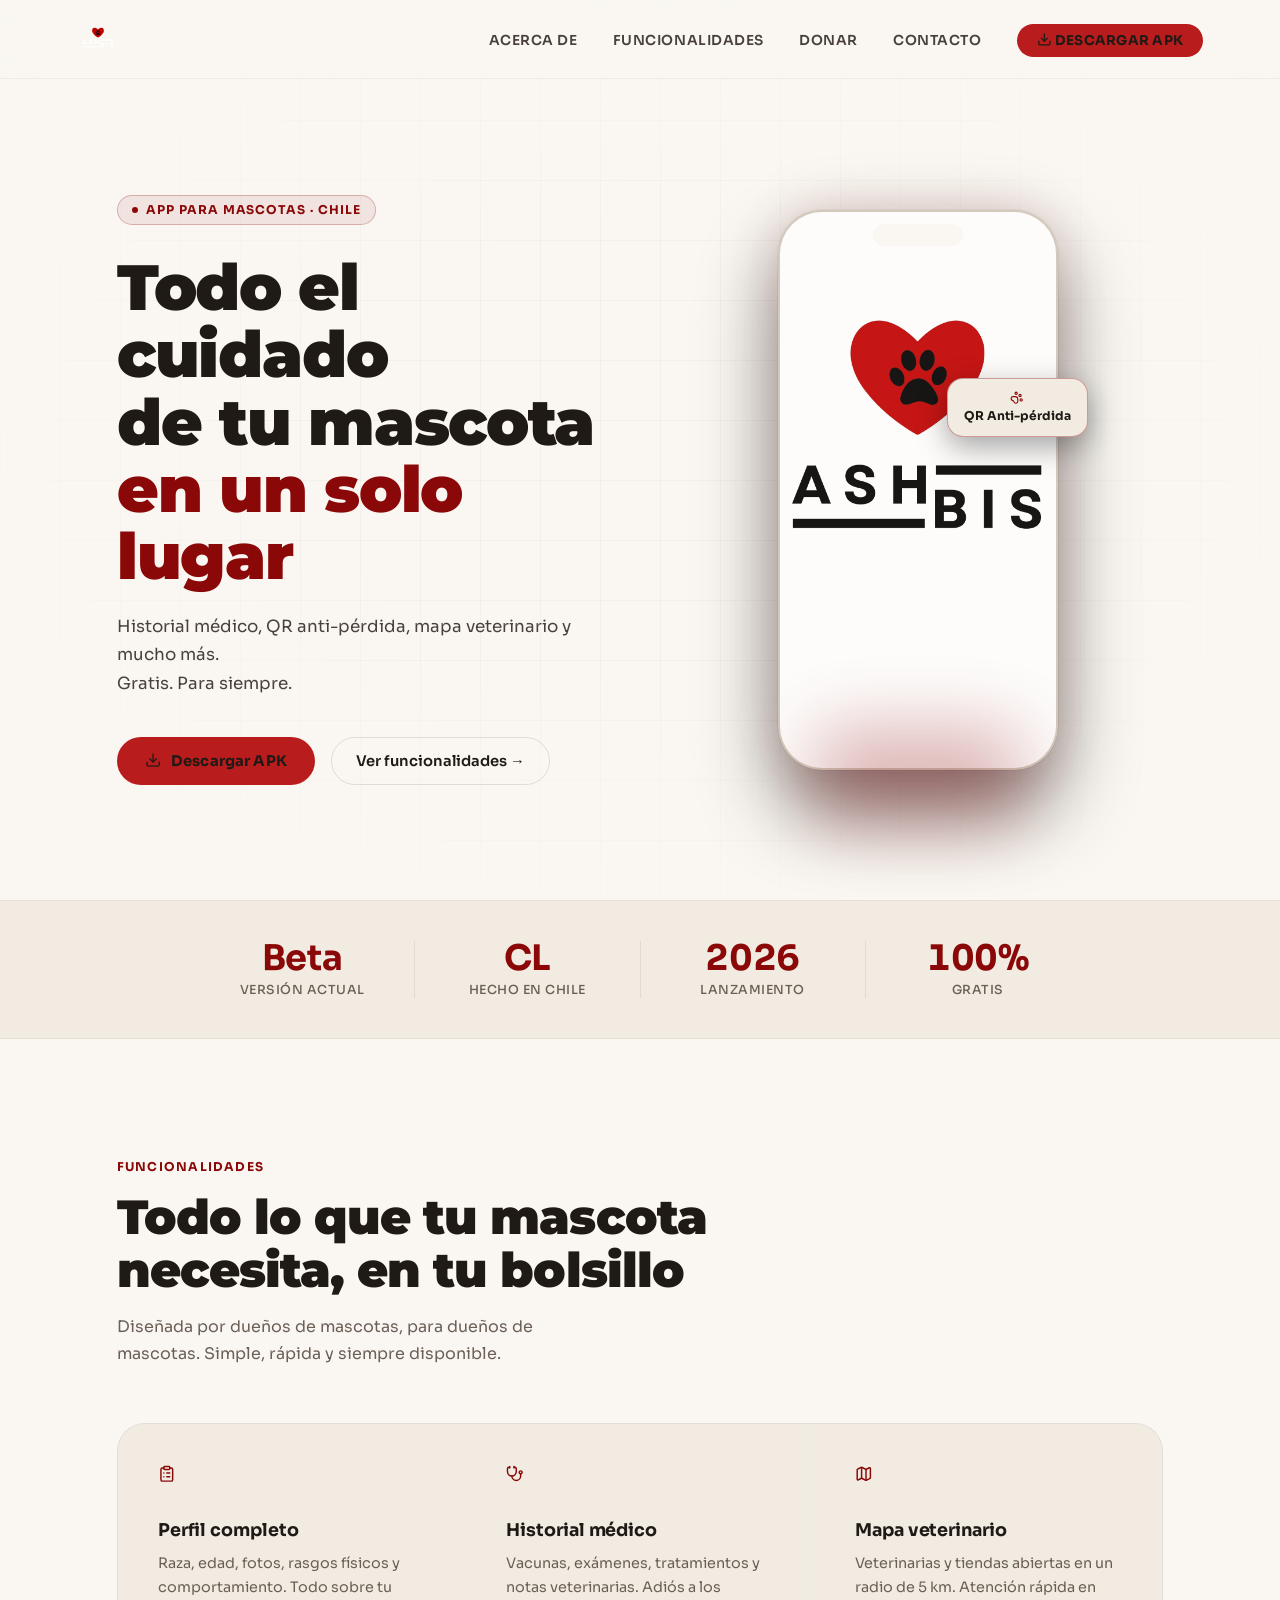
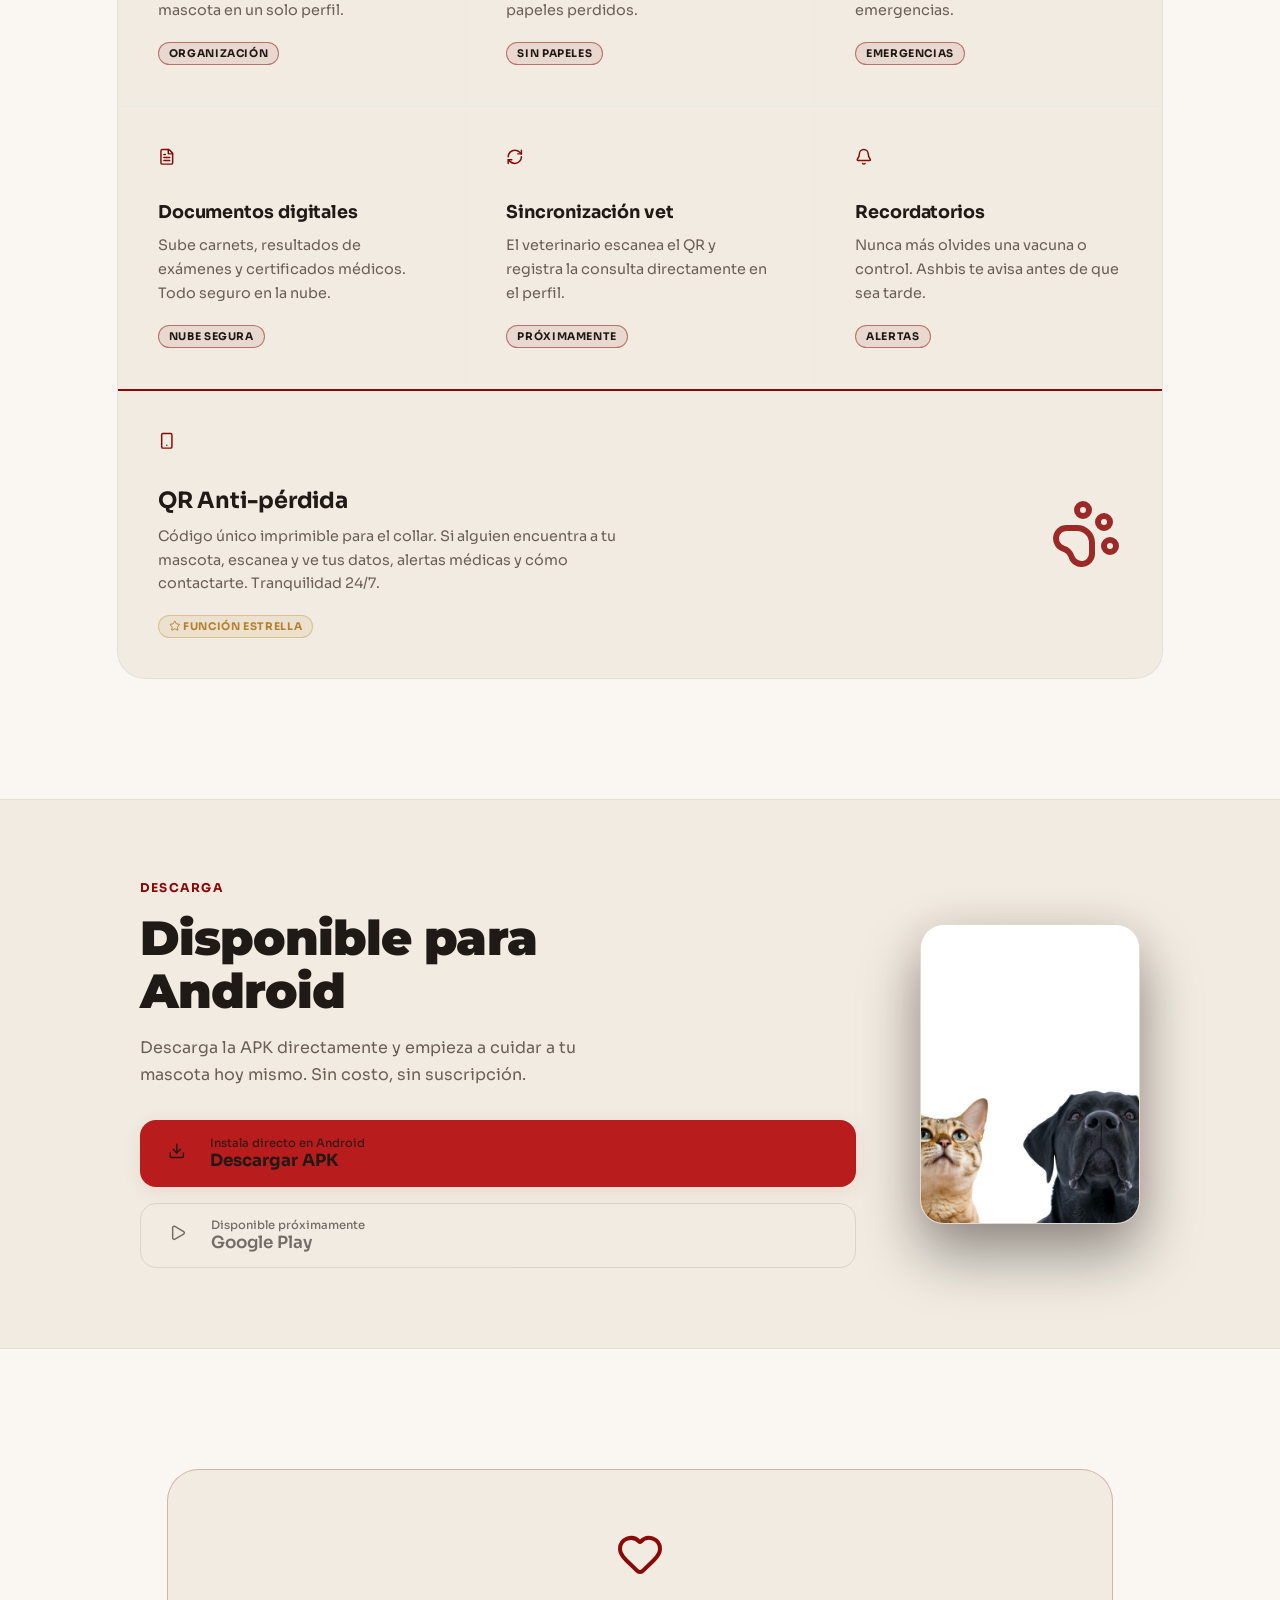
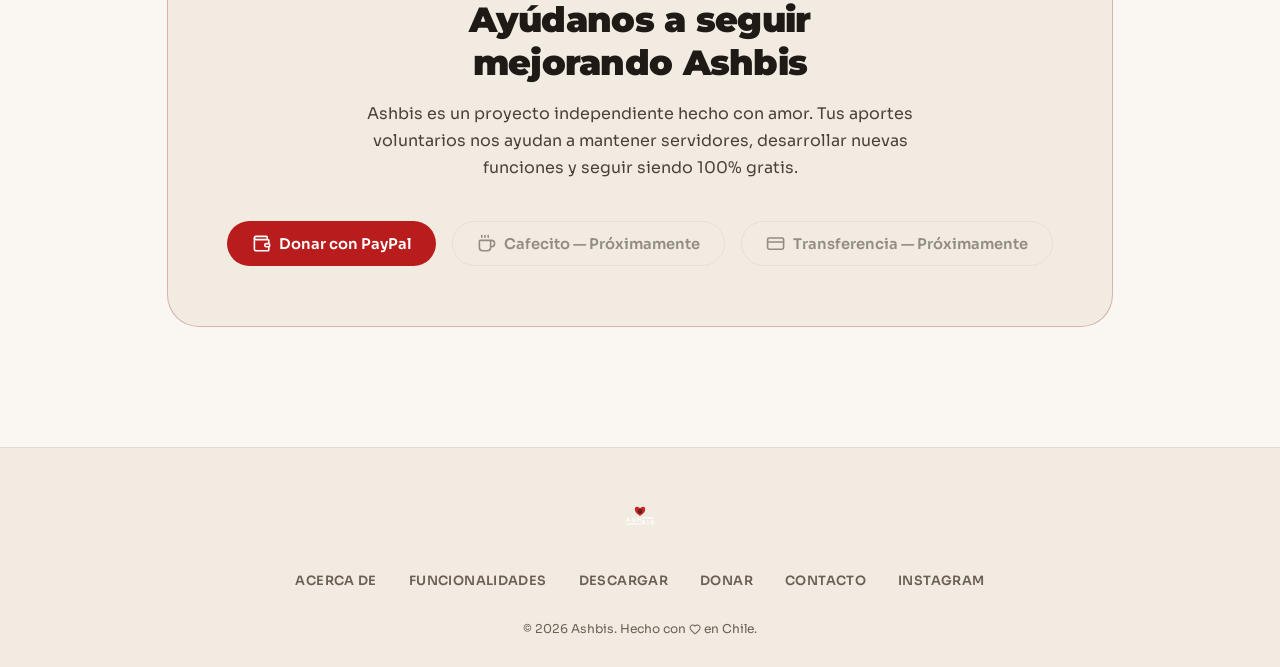
==== commit bd125c15: "Implementar sistema de diseño unificado Identidad Guardián Aplica en todas las páginas la paleta ofi" ====
--- a/index.html
+++ b/index.html
@@ -7,7 +7,7 @@
 <title>Ashbis — La app para tu mascota</title>
 <link rel="preconnect" href="https://fonts.googleapis.com">
 <link rel="stylesheet" href="styles.css">
-<link href="https://fonts.googleapis.com/css2?family=Syne:wght@400;500;700;800&family=DM+Sans:wght@300;400;500&display=swap" rel="stylesheet">
+<link href="https://fonts.googleapis.com/css2?family=Montserrat:wght@900&family=Sora:wght@300;400;500;600;700&display=swap" rel="stylesheet">
 <link rel="icon" type="image/png" href="img/logo4.png">
 
 </head>
@@ -28,7 +28,7 @@
         <li><a href="funcionalidades.html">Funcionalidades</a></li>
         <li><a href="donar.html">Donar</a></li>
         <li><a href="contacto.html">Contacto</a></li>
-        <li><a href="descargar.html" class="nav-cta">↓ Descargar APK</a></li>
+        <li><a href="descargar.html" class="nav-cta"><svg class="icon-svg" viewBox="0 0 24 24" fill="none" stroke="currentColor" stroke-width="2" stroke-linecap="round" stroke-linejoin="round" aria-hidden="true"><path d="M12 15V3" /><path d="M21 15v4a2 2 0 0 1-2 2H5a2 2 0 0 1-2-2v-4" /><path d="m7 10 5 5 5-5" /></svg> Descargar APK</a></li>
       </ul>
       <ul class="mobile" id="mobileMenu">
         <li><a href="acerca-de.html">Acerca de</a></li>
@@ -62,7 +62,7 @@
       </p>
       <div class="hero-actions">
         <a href="#" onclick="abrirModal(); return false;" class="btn-primary">
-          ↓ Descargar APK
+          <svg class="icon-svg" viewBox="0 0 24 24" fill="none" stroke="currentColor" stroke-width="2" stroke-linecap="round" stroke-linejoin="round" aria-hidden="true"><path d="M12 15V3" /><path d="M21 15v4a2 2 0 0 1-2 2H5a2 2 0 0 1-2-2v-4" /><path d="m7 10 5 5 5-5" /></svg> Descargar APK
         </a>
         <a href="funcionalidades.html" class="btn-ghost">
           Ver funcionalidades →
@@ -78,7 +78,7 @@
         </div>
         <div class="phone-glow"></div>
         <div class="phone-badge">
-          <span>🐾</span>
+          <svg class="icon-svg badge-icon" viewBox="0 0 24 24" fill="none" stroke="currentColor" stroke-width="2" stroke-linecap="round" stroke-linejoin="round" aria-hidden="true"><circle cx="11" cy="4" r="2" /><circle cx="18" cy="8" r="2" /><circle cx="20" cy="16" r="2" /><path d="M9 10a5 5 0 0 1 5 5v3.5a3.5 3.5 0 0 1-6.84 1.045Q6.52 17.48 4.46 16.84A3.5 3.5 0 0 1 5.5 10Z" /></svg>
           QR Anti-pérdida
         </div>
       </div>
@@ -94,7 +94,7 @@
       <div class="stat-label">Versión actual</div>
     </div>
     <div class="stat-item">
-      <div class="stat-number">🇨🇱</div>
+      <div class="stat-number">CL</div>
       <div class="stat-label">Hecho en Chile</div>
     </div>
     <div class="stat-item">
@@ -118,42 +118,42 @@
 
   <div class="features-grid reveal">
     <div class="feat-card">
-      <span class="icon">📋</span>
+      <span class="icon"><svg class="icon-svg" viewBox="0 0 24 24" fill="none" stroke="currentColor" stroke-width="2" stroke-linecap="round" stroke-linejoin="round" aria-hidden="true"><rect width="8" height="4" x="8" y="2" rx="1" ry="1" /><path d="M16 4h2a2 2 0 0 1 2 2v14a2 2 0 0 1-2 2H6a2 2 0 0 1-2-2V6a2 2 0 0 1 2-2h2" /><path d="M12 11h4" /><path d="M12 16h4" /><path d="M8 11h.01" /><path d="M8 16h.01" /></svg></span>
       <h3>Perfil completo</h3>
       <p>Raza, edad, fotos, rasgos físicos y comportamiento. Todo sobre tu mascota en un solo perfil.</p>
       <span class="badge">Organización</span>
     </div>
 
     <div class="feat-card">
-      <span class="icon">🏥</span>
+      <span class="icon"><svg class="icon-svg" viewBox="0 0 24 24" fill="none" stroke="currentColor" stroke-width="2" stroke-linecap="round" stroke-linejoin="round" aria-hidden="true"><path d="M11 2v2" /><path d="M5 2v2" /><path d="M5 3H4a2 2 0 0 0-2 2v4a6 6 0 0 0 12 0V5a2 2 0 0 0-2-2h-1" /><path d="M8 15a6 6 0 0 0 12 0v-3" /><circle cx="20" cy="10" r="2" /></svg></span>
       <h3>Historial médico</h3>
       <p>Vacunas, exámenes, tratamientos y notas veterinarias. Adiós a los papeles perdidos.</p>
       <span class="badge">Sin papeles</span>
     </div>
 
     <div class="feat-card">
-      <span class="icon">🗺️</span>
+      <span class="icon"><svg class="icon-svg" viewBox="0 0 24 24" fill="none" stroke="currentColor" stroke-width="2" stroke-linecap="round" stroke-linejoin="round" aria-hidden="true"><path d="M14.106 5.553a2 2 0 0 0 1.788 0l3.659-1.83A1 1 0 0 1 21 4.619v12.764a1 1 0 0 1-.553.894l-4.553 2.277a2 2 0 0 1-1.788 0l-4.212-2.106a2 2 0 0 0-1.788 0l-3.659 1.83A1 1 0 0 1 3 19.381V6.618a1 1 0 0 1 .553-.894l4.553-2.277a2 2 0 0 1 1.788 0z" /><path d="M15 5.764v15" /><path d="M9 3.236v15" /></svg></span>
       <h3>Mapa veterinario</h3>
       <p>Veterinarias y tiendas abiertas en un radio de 5 km. Atención rápida en emergencias.</p>
       <span class="badge">Emergencias</span>
     </div>
 
     <div class="feat-card">
-      <span class="icon">📄</span>
+      <span class="icon"><svg class="icon-svg" viewBox="0 0 24 24" fill="none" stroke="currentColor" stroke-width="2" stroke-linecap="round" stroke-linejoin="round" aria-hidden="true"><path d="M6 22a2 2 0 0 1-2-2V4a2 2 0 0 1 2-2h8a2.4 2.4 0 0 1 1.704.706l3.588 3.588A2.4 2.4 0 0 1 20 8v12a2 2 0 0 1-2 2z" /><path d="M14 2v5a1 1 0 0 0 1 1h5" /><path d="M10 9H8" /><path d="M16 13H8" /><path d="M16 17H8" /></svg></span>
       <h3>Documentos digitales</h3>
       <p>Sube carnets, resultados de exámenes y certificados médicos. Todo seguro en la nube.</p>
       <span class="badge">Nube segura</span>
     </div>
 
     <div class="feat-card">
-      <span class="icon">🔄</span>
+      <span class="icon"><svg class="icon-svg" viewBox="0 0 24 24" fill="none" stroke="currentColor" stroke-width="2" stroke-linecap="round" stroke-linejoin="round" aria-hidden="true"><path d="M3 12a9 9 0 0 1 9-9 9.75 9.75 0 0 1 6.74 2.74L21 8" /><path d="M21 3v5h-5" /><path d="M21 12a9 9 0 0 1-9 9 9.75 9.75 0 0 1-6.74-2.74L3 16" /><path d="M8 16H3v5" /></svg></span>
       <h3>Sincronización vet</h3>
       <p>El veterinario escanea el QR y registra la consulta directamente en el perfil.</p>
       <span class="badge">Próximamente</span>
     </div>
 
     <div class="feat-card">
-      <span class="icon">🔔</span>
+      <span class="icon"><svg class="icon-svg" viewBox="0 0 24 24" fill="none" stroke="currentColor" stroke-width="2" stroke-linecap="round" stroke-linejoin="round" aria-hidden="true"><path d="M10.268 21a2 2 0 0 0 3.464 0" /><path d="M3.262 15.326A1 1 0 0 0 4 17h16a1 1 0 0 0 .74-1.673C19.41 13.956 18 12.499 18 8A6 6 0 0 0 6 8c0 4.499-1.411 5.956-2.738 7.326" /></svg></span>
       <h3>Recordatorios</h3>
       <p>Nunca más olvides una vacuna o control. Ashbis te avisa antes de que sea tarde.</p>
       <span class="badge">Alertas</span>
@@ -161,12 +161,12 @@
 
     <div class="feat-highlight feat-card">
       <div class="feat-highlight-text">
-        <span class="icon">📱</span>
+        <span class="icon"><svg class="icon-svg" viewBox="0 0 24 24" fill="none" stroke="currentColor" stroke-width="2" stroke-linecap="round" stroke-linejoin="round" aria-hidden="true"><rect width="14" height="20" x="5" y="2" rx="2" ry="2" /><path d="M12 18h.01" /></svg></span>
         <h3>QR Anti-pérdida</h3>
         <p>Código único imprimible para el collar. Si alguien encuentra a tu mascota, escanea y ve tus datos, alertas médicas y cómo contactarte. Tranquilidad 24/7.</p>
-        <span class="badge">⭐ Función estrella</span>
+        <span class="badge gold"><svg class="icon-svg" viewBox="0 0 24 24" fill="none" stroke="currentColor" stroke-width="2" stroke-linecap="round" stroke-linejoin="round" aria-hidden="true"><path d="M11.525 2.295a.53.53 0 0 1 .95 0l2.31 4.679a2.123 2.123 0 0 0 1.595 1.16l5.166.756a.53.53 0 0 1 .294.904l-3.736 3.638a2.123 2.123 0 0 0-.611 1.878l.882 5.14a.53.53 0 0 1-.771.56l-4.618-2.428a2.122 2.122 0 0 0-1.973 0L6.396 21.01a.53.53 0 0 1-.77-.56l.881-5.139a2.122 2.122 0 0 0-.611-1.879L2.16 9.795a.53.53 0 0 1 .294-.906l5.165-.755a2.122 2.122 0 0 0 1.597-1.16z" /></svg> Función estrella</span>
       </div>
-      <div class="feat-highlight-visual">🐾</div>
+      <div class="feat-highlight-visual"><svg class="icon-svg" viewBox="0 0 24 24" fill="none" stroke="currentColor" stroke-width="2" stroke-linecap="round" stroke-linejoin="round" aria-hidden="true"><circle cx="11" cy="4" r="2" /><circle cx="18" cy="8" r="2" /><circle cx="20" cy="16" r="2" /><path d="M9 10a5 5 0 0 1 5 5v3.5a3.5 3.5 0 0 1-6.84 1.045Q6.52 17.48 4.46 16.84A3.5 3.5 0 0 1 5.5 10Z" /></svg></div>
     </div>
   </div>
 </section>
@@ -180,14 +180,14 @@
       <p class="section-sub">Descarga la APK directamente y empieza a cuidar a tu mascota hoy mismo. Sin costo, sin suscripción.</p>
       <div class="download-actions">
         <a href="#" onclick="abrirModal(); return false;" class="apk-btn">
-          <span class="icon">⬇️</span>
+          <span class="icon"><svg class="icon-svg" viewBox="0 0 24 24" fill="none" stroke="currentColor" stroke-width="2" stroke-linecap="round" stroke-linejoin="round" aria-hidden="true"><path d="M12 15V3" /><path d="M21 15v4a2 2 0 0 1-2 2H5a2 2 0 0 1-2-2v-4" /><path d="m7 10 5 5 5-5" /></svg></span>
           <div>
             <span class="label">Instala directo en Android</span>
             <span class="title">Descargar APK</span>
           </div>
         </a>
         <div class="play-btn">
-          <span class="icon">▶</span>
+          <span class="icon"><svg class="icon-svg" viewBox="0 0 24 24" fill="none" stroke="currentColor" stroke-width="2" stroke-linecap="round" stroke-linejoin="round" aria-hidden="true"><path d="M5 5a2 2 0 0 1 3.008-1.728l11.997 6.998a2 2 0 0 1 .003 3.458l-12 7A2 2 0 0 1 5 19z" /></svg></span>
           <div>
             <span class="label">Disponible próximamente</span>
             <span class="title">Google Play</span>
@@ -204,13 +204,13 @@
 <!-- ===== DONAR ===== -->
 <section class="donate-section">
   <div class="donate-card reveal">
-    <span class="emoji">❤️</span>
+    <svg class="icon-svg heart-icon" viewBox="0 0 24 24" fill="none" stroke="currentColor" stroke-width="2" stroke-linecap="round" stroke-linejoin="round" aria-hidden="true"><path d="M2 9.5a5.5 5.5 0 0 1 9.591-3.676.56.56 0 0 0 .818 0A5.49 5.49 0 0 1 22 9.5c0 2.29-1.5 4-3 5.5l-5.492 5.313a2 2 0 0 1-3 .019L5 15c-1.5-1.5-3-3.2-3-5.5" /></svg>
     <h2>Ayúdanos a seguir<br>mejorando Ashbis</h2>
     <p>Ashbis es un proyecto independiente hecho con amor. Tus aportes voluntarios nos ayudan a mantener servidores, desarrollar nuevas funciones y seguir siendo 100% gratis.</p>
     <div class="donate-options">
-      <a href="https://paypal.me/AshbisCL" target="_blank" class="donate-opt primary">🅿️ Donar con PayPal</a>
-      <div class="donate-opt disabled" style="opacity:0.4; cursor:not-allowed;">☕ Cafecito — Próximamente</div>
-      <div class="donate-opt disabled" style="opacity:0.4; cursor:not-allowed;">💳 Transferencia — Próximamente</div>
+      <a href="https://paypal.me/AshbisCL" target="_blank" class="donate-opt primary"><svg class="icon-svg" viewBox="0 0 24 24" fill="none" stroke="currentColor" stroke-width="2" stroke-linecap="round" stroke-linejoin="round" aria-hidden="true"><path d="M19 7V4a1 1 0 0 0-1-1H5a2 2 0 0 0 0 4h15a1 1 0 0 1 1 1v4h-3a2 2 0 0 0 0 4h3a1 1 0 0 0 1-1v-2a1 1 0 0 0-1-1" /><path d="M3 5v14a2 2 0 0 0 2 2h15a1 1 0 0 0 1-1v-4" /></svg> Donar con PayPal</a>
+      <button type="button" class="donate-opt" disabled><svg class="icon-svg" viewBox="0 0 24 24" fill="none" stroke="currentColor" stroke-width="2" stroke-linecap="round" stroke-linejoin="round" aria-hidden="true"><path d="M10 2v2" /><path d="M14 2v2" /><path d="M16 8a1 1 0 0 1 1 1v8a4 4 0 0 1-4 4H7a4 4 0 0 1-4-4V9a1 1 0 0 1 1-1h14a4 4 0 1 1 0 8h-1" /><path d="M6 2v2" /></svg> Cafecito — Próximamente</button>
+      <button type="button" class="donate-opt" disabled><svg class="icon-svg" viewBox="0 0 24 24" fill="none" stroke="currentColor" stroke-width="2" stroke-linecap="round" stroke-linejoin="round" aria-hidden="true"><rect width="20" height="14" x="2" y="5" rx="2" /><line x1="2" x2="22" y1="10" y2="10" /></svg> Transferencia — Próximamente</button>
     </div>
   </div>
 </section> 
@@ -229,18 +229,22 @@
       <a href="contacto.html">Contacto</a>
       <a href="https://www.instagram.com/ashbis_oficial/" target="_blank">Instagram</a>
     </div>
-    <div class="footer-copy">© 2026 Ashbis. Hecho con ❤️ en Chile.</div>
+    <div class="footer-copy">© 2026 Ashbis. Hecho con <svg class="icon-svg icon-inline" viewBox="0 0 24 24" fill="none" stroke="currentColor" stroke-width="2" stroke-linecap="round" stroke-linejoin="round" aria-hidden="true"><path d="M2 9.5a5.5 5.5 0 0 1 9.591-3.676.56.56 0 0 0 .818 0A5.49 5.49 0 0 1 22 9.5c0 2.29-1.5 4-3 5.5l-5.492 5.313a2 2 0 0 1-3 .019L5 15c-1.5-1.5-3-3.2-3-5.5" /></svg> en Chile.</div>
   </div>
 </footer>
 
 <!-- ===== MODAL PRÓXIMAMENTE ===== -->
-<div id="modal-soon">
+<div id="modal-soon" role="dialog" aria-modal="true" aria-labelledby="modal-soon-title" hidden>
   <div class="modal-card">
-    <button class="modal-close-btn" onclick="cerrarModal()">✕</button>
-
-    <div style="font-size:3.5rem; margin-bottom:16px;">🐾</div>
-
-    <h2 style="font-family:var(--font-display); font-size:1.8rem; font-weight:800;
+    <button class="modal-close-btn" onclick="cerrarModal()" aria-label="Cerrar">
+      <svg class="icon-svg" viewBox="0 0 24 24" fill="none" stroke="currentColor" stroke-width="2" stroke-linecap="round" stroke-linejoin="round" aria-hidden="true"><path d="M18 6 6 18" /><path d="m6 6 12 12" /></svg>
+    </button>
+
+    <div class="modal-icon" aria-hidden="true">
+      <svg class="icon-svg" viewBox="0 0 24 24" fill="none" stroke="currentColor" stroke-width="2" stroke-linecap="round" stroke-linejoin="round"><circle cx="11" cy="4" r="2" /><circle cx="18" cy="8" r="2" /><circle cx="20" cy="16" r="2" /><path d="M9 10a5 5 0 0 1 5 5v3.5a3.5 3.5 0 0 1-6.84 1.045Q6.52 17.48 4.46 16.84A3.5 3.5 0 0 1 5.5 10Z" /></svg>
+    </div>
+
+    <h2 id="modal-soon-title" style="font-family:var(--font-display); font-size:1.8rem; font-weight:900;
                color:var(--text-primary); margin-bottom:12px; letter-spacing:-0.02em;">
       ¡Muy pronto!
     </h2>
@@ -276,16 +280,26 @@
 </div>
 
 <script>
+let lastFocusedEl = null;
+
+function getFocusableEls(container) {
+  return Array.from(container.querySelectorAll('a[href], button:not([disabled])'));
+}
+
 function abrirModal() {
   const modal = document.getElementById('modal-soon');
-  modal.style.display = 'flex';
+  lastFocusedEl = document.activeElement;
+  modal.hidden = false;
   document.body.style.overflow = 'hidden';
+  const focusables = getFocusableEls(modal.querySelector('.modal-card'));
+  if (focusables.length) focusables[0].focus();
 }
 
 function cerrarModal() {
   const modal = document.getElementById('modal-soon');
-  modal.style.display = 'none';
+  modal.hidden = true;
   document.body.style.overflow = '';
+  if (lastFocusedEl) lastFocusedEl.focus();
 }
 
 document.getElementById('modal-soon').addEventListener('click', function(e) {
@@ -293,7 +307,28 @@
 });
 
 document.addEventListener('keydown', function(e) {
-  if (e.key === 'Escape') cerrarModal();
+  const modal = document.getElementById('modal-soon');
+  if (modal.hidden) return;
+
+  if (e.key === 'Escape') {
+    cerrarModal();
+    return;
+  }
+
+  if (e.key === 'Tab') {
+    const focusables = getFocusableEls(modal.querySelector('.modal-card'));
+    if (!focusables.length) return;
+    const first = focusables[0];
+    const last = focusables[focusables.length - 1];
+
+    if (e.shiftKey && document.activeElement === first) {
+      e.preventDefault();
+      last.focus();
+    } else if (!e.shiftKey && document.activeElement === last) {
+      e.preventDefault();
+      first.focus();
+    }
+  }
 });
 </script>
 
--- a/styles.css
+++ b/styles.css
@@ -1,23 +1,27 @@
 
 /* ===== VARIABLES ===== */
-/* Dark theme (default) */
+/* Sistema "Identidad Guardián" — dark theme (default) */
 :root {
-  --bg-rgb: 5,5,5;
+  --bg-rgb: 32,30,31;
   --edge-rgb: 255,255,255;
-  --red-rgb: 193,0,0;
-
-  --black: #050505;
-  --black-2: #0c0c0c;
-  --black-3: #141414;
-  --red: #c10000;
-  --red-glow: rgba(193,0,0,0.25);
-  --red-dim: rgba(193,0,0,0.08);
-  --white: #ffffff;
-  --white-off: #e8e8e8;
-  --gray: #888888;
-  --gray-light: #bbbbbb;
-  --font-display: 'Syne', sans-serif;
-  --font-body: 'DM Sans', sans-serif;
+  --red-rgb: 139,8,8;
+  --ember-rgb: 185,28,28;
+
+  --black: #201e1f;      /* Fondo Carbón */
+  --black-2: #2b2829;    /* Superficie */
+  --black-3: #363132;    /* Superficie 2 */
+  --red: #8b0808;        /* Rojo Guardián — líneas de input, acentos distintivos */
+  --ember: #b91c1c;      /* Rojo Ember — reservado para botones de acción */
+  --gold: #c69a4e;       /* Dorado Compañero — solo momentos especiales, nunca decorativo constante */
+  --red-glow: rgba(139,8,8,0.25);
+  --red-dim: rgba(139,8,8,0.1);
+  --white: #f7f4f5;
+  --white-off: #f7f4f5;
+  --gray: #a39d9e;
+  --gray-light: #cbc5c6;
+  --font-display: 'Montserrat', sans-serif;  /* Solo títulos grandes */
+  --font-body: 'Sora', sans-serif;           /* Todo lo demás: cuerpo, formularios, botones, nav */
+  --ease-guardian: cubic-bezier(0.16, 1, 0.3, 1);
 
   /* Aliases used by page content */
   --text-primary: var(--white);
@@ -28,22 +32,24 @@
 }
 
 /* Light theme override — applied via [data-theme="light"] on <html> */
-/* Inversión directa del tema oscuro: fondo blanco, texto negro, acentos rojos */
 :root[data-theme="light"] {
-  --bg-rgb: 255,255,255;
-  --edge-rgb: 0,0,0;
-  --red-rgb: 193,0,0;
-
-  --black: #ffffff;
-  --black-2: #f7f7f7;
-  --black-3: #ececec;
-  --red: #c10000;
-  --red-glow: rgba(193,0,0,0.18);
-  --red-dim: rgba(193,0,0,0.08);
-  --white: #000000;
-  --white-off: #111111;
-  --gray: #555555;
-  --gray-light: #222222;
+  --bg-rgb: 250,247,242;
+  --edge-rgb: 32,26,23;
+  --red-rgb: 139,8,8;
+  --ember-rgb: 185,28,28;
+
+  --black: #faf7f2;      /* Marfil Cálido */
+  --black-2: #f1ebe1;
+  --black-3: #e7dfd1;
+  --red: #8b0808;
+  --ember: #b91c1c;
+  --gold: #b3822f;
+  --red-glow: rgba(139,8,8,0.16);
+  --red-dim: rgba(139,8,8,0.08);
+  --white: #201a17;
+  --white-off: #201a17;
+  --gray: #6b5f56;
+  --gray-light: #4a413b;
 
   color-scheme: light;
 }
@@ -52,6 +58,10 @@
 *, *::before, *::after { margin:0; padding:0; box-sizing:border-box; }
 
 html { scroll-behavior: smooth; }
+
+@media (prefers-reduced-motion: reduce) {
+  html { scroll-behavior: auto; }
+}
 
 body {
   font-family: var(--font-body);
@@ -65,6 +75,11 @@
 a { text-decoration: none; cursor: pointer; }
 
 ::selection { background: var(--red); color: #fff; }
+
+:focus-visible {
+  outline: 2px solid var(--red);
+  outline-offset: 2px;
+}
 
 /* ===== NOISE TEXTURE ===== */
 body::before {
@@ -80,6 +95,21 @@
 
 :root[data-theme="light"] body::before { opacity: 0.06; }
 
+/* ===== ICONS (Lucide, inline SVG) ===== */
+/* Default: white/text-color by default, red only when active/selected — same
+   convention as the app's icon system. Containers with their own width/height
+   (e.g. .feat-card .icon) override this. */
+.icon-svg {
+  width: 1.1em;
+  height: 1.1em;
+  flex-shrink: 0;
+  vertical-align: -0.15em;
+  color: currentColor;
+}
+.icon-inline { width: 1em; height: 1em; vertical-align: -0.125em; }
+
+.donate-opt .icon-svg { width: 1.2rem; height: 1.2rem; }
+
 /* ===== HEADER ===== */
 header {
   position: fixed;
@@ -89,18 +119,18 @@
   align-items: center;
   justify-content: space-between;
   padding: 18px 6%;
-  background: rgba(var(--bg-rgb),0.75);
+  background: rgba(var(--bg-rgb),0.85);
   backdrop-filter: blur(20px);
   -webkit-backdrop-filter: blur(20px);
-  border-bottom: 1px solid rgba(var(--edge-rgb),0.04);
+  border-bottom: 1px solid rgba(var(--edge-rgb),0.06);
   z-index: 1000;
-  transition: padding 0.3s ease, background-color 0.3s ease, border-color 0.3s ease;
+  transition: padding 0.3s var(--ease-guardian), background-color 0.3s ease, border-color 0.3s ease;
 }
 
 header.scrolled {
   padding: 12px 6%;
-  background: rgba(var(--bg-rgb),0.95);
-  box-shadow: 0 10px 40px rgba(0,0,0,0.6);
+  background: rgba(var(--bg-rgb),0.97);
+  box-shadow: 0 10px 40px rgba(0,0,0,0.35);
 }
 
 .logo img {
@@ -119,10 +149,10 @@
 }
 
 nav ul.desktop li a {
-  font-family: var(--font-display);
-  font-size: 0.82rem;
-  font-weight: 500;
-  letter-spacing: 0.06em;
+  font-family: var(--font-body);
+  font-size: 0.86rem;
+  font-weight: 600;
+  letter-spacing: 0.04em;
   text-transform: uppercase;
   color: var(--gray-light);
   transition: color 0.2s;
@@ -135,22 +165,23 @@
   bottom: -4px; left: 0;
   width: 0; height: 1px;
   background: var(--red);
-  transition: width 0.25s ease;
+  transition: width 0.25s var(--ease-guardian);
 }
 
 nav ul.desktop li a:hover { color: var(--white); }
 nav ul.desktop li a:hover::after { width: 100%; }
 
 .nav-cta {
-  background: var(--red);
+  background: var(--ember);
   color: var(--white) !important;
   padding: 8px 20px;
   border-radius: 40px;
-  font-size: 0.82rem !important;
-  letter-spacing: 0.04em !important;
-  transition: background 0.2s, transform 0.2s !important;
-}
-.nav-cta:hover { background: #a00000 !important; transform: translateY(-1px); }
+  font-size: 0.84rem !important;
+  font-weight: 700 !important;
+  letter-spacing: 0.02em !important;
+  transition: background 0.2s, transform 0.35s var(--ease-guardian) !important;
+}
+.nav-cta:hover { background: var(--red) !important; transform: translateY(-1px); }
 .nav-cta::after { display: none !important; }
 
 /* Hamburger */
@@ -165,7 +196,7 @@
   width: 24px; height: 2px;
   background: var(--white);
   border-radius: 2px;
-  transition: 0.3s;
+  transition: 0.3s var(--ease-guardian);
 }
 .hamburger.active span:nth-child(1) { transform: rotate(45deg) translate(5px, 5px); }
 .hamburger.active span:nth-child(2) { opacity: 0; }
@@ -182,7 +213,7 @@
   position: fixed;
   top: 72px; left: 0;
   width: 100%;
-  background: rgba(var(--bg-rgb),0.97);
+  background: rgba(var(--bg-rgb),0.98);
   backdrop-filter: blur(20px);
   flex-direction: column;
   align-items: center;
@@ -190,14 +221,15 @@
   gap: 1.6rem;
   list-style: none;
   z-index: 999;
-  border-bottom: 1px solid rgba(var(--edge-rgb),0.06);
+  border-bottom: 1px solid rgba(var(--edge-rgb),0.08);
 }
 ul.mobile.active { display: flex; }
 ul.mobile li a {
-  font-family: var(--font-display);
+  font-family: var(--font-body);
+  font-weight: 600;
   font-size: 1rem;
   color: var(--white-off);
-  letter-spacing: 0.04em;
+  letter-spacing: 0.02em;
 }
 
 /* ===== HERO ===== */
@@ -214,18 +246,15 @@
 .hero-bg {
   position: absolute;
   inset: 0;
-  background: 
-    radial-gradient(ellipse 60% 80% at 15% 50%, rgba(193,0,0,0.18) 0%, transparent 60%),
-    radial-gradient(ellipse 50% 60% at 85% 20%, rgba(193,0,0,0.08) 0%, transparent 55%),
-    var(--black);
+  background: var(--black);
 }
 
 .hero-grid {
   position: absolute;
   inset: 0;
-  background-image: 
-    linear-gradient(rgba(var(--edge-rgb),0.025) 1px, transparent 1px),
-    linear-gradient(90deg, rgba(var(--edge-rgb),0.025) 1px, transparent 1px);
+  background-image:
+    linear-gradient(rgba(var(--edge-rgb),0.03) 1px, transparent 1px),
+    linear-gradient(90deg, rgba(var(--edge-rgb),0.03) 1px, transparent 1px);
   background-size: 60px 60px;
   mask-image: radial-gradient(ellipse 80% 80% at center, black 30%, transparent 70%);
 }
@@ -249,18 +278,18 @@
   display: inline-flex;
   align-items: center;
   gap: 8px;
-  font-family: var(--font-display);
-  font-size: 0.72rem;
-  font-weight: 600;
-  letter-spacing: 0.12em;
+  font-family: var(--font-body);
+  font-size: 0.76rem;
+  font-weight: 700;
+  letter-spacing: 0.08em;
   text-transform: uppercase;
   color: var(--red);
   background: var(--red-dim);
-  border: 1px solid rgba(193,0,0,0.2);
+  border: 1px solid rgba(var(--red-rgb),0.25);
   padding: 6px 14px;
   border-radius: 40px;
   margin-bottom: 1.8rem;
-  animation: fadeUp 0.8s ease both;
+  animation: fadeUp 0.7s var(--ease-guardian) both;
 }
 
 .hero-eyebrow::before {
@@ -268,23 +297,27 @@
   width: 6px; height: 6px;
   border-radius: 50%;
   background: var(--red);
-  animation: pulse 2s infinite;
+}
+
+@media (prefers-reduced-motion: no-preference) {
+  .hero-eyebrow::before { animation: pulse 2.4s ease-in-out infinite; }
 }
 
 @keyframes pulse {
   0%, 100% { opacity: 1; transform: scale(1); }
-  50% { opacity: 0.5; transform: scale(0.8); }
+  50% { opacity: 0.5; transform: scale(0.85); }
 }
 
 .hero h1 {
   font-family: var(--font-display);
   font-size: clamp(2.8rem, 5vw, 4.2rem);
-  font-weight: 800;
+  font-weight: 900;
   line-height: 1.05;
-  letter-spacing: -0.03em;
+  letter-spacing: -0.02em;
   color: var(--white);
   margin-bottom: 1.4rem;
-  animation: fadeUp 0.8s 0.15s ease both;
+  text-wrap: balance;
+  animation: fadeUp 0.7s 0.1s var(--ease-guardian) both;
 }
 
 .hero h1 .red { color: var(--red); }
@@ -294,36 +327,35 @@
   color: var(--gray-light);
   line-height: 1.7;
   margin-bottom: 2.4rem;
-  font-weight: 300;
-  animation: fadeUp 0.8s 0.3s ease both;
+  font-weight: 400;
+  animation: fadeUp 0.7s 0.2s var(--ease-guardian) both;
 }
 
 .hero-actions {
   display: flex;
   gap: 1rem;
   flex-wrap: wrap;
-  animation: fadeUp 0.8s 0.45s ease both;
+  animation: fadeUp 0.7s 0.3s var(--ease-guardian) both;
 }
 
 .btn-primary {
   display: inline-flex;
   align-items: center;
   gap: 10px;
-  background: var(--red);
+  background: var(--ember);
   color: var(--white);
-  font-family: var(--font-display);
+  font-family: var(--font-body);
   font-weight: 700;
-  font-size: 0.9rem;
-  letter-spacing: 0.02em;
+  font-size: 0.92rem;
+  letter-spacing: 0.01em;
   padding: 14px 28px;
   border-radius: 50px;
-  transition: background 0.2s, transform 0.2s, box-shadow 0.2s;
-  box-shadow: 0 0 0 0 rgba(193,0,0,0);
+  transition: background 0.2s, transform 0.4s var(--ease-guardian), box-shadow 0.4s var(--ease-guardian);
 }
 .btn-primary:hover {
-  background: #a80000;
+  background: var(--red);
   transform: translateY(-2px);
-  box-shadow: 0 8px 30px rgba(193,0,0,0.35);
+  box-shadow: 0 8px 30px var(--red-glow);
 }
 
 .btn-ghost {
@@ -331,16 +363,16 @@
   align-items: center;
   gap: 8px;
   color: var(--white-off);
-  font-family: var(--font-display);
-  font-weight: 500;
-  font-size: 0.9rem;
+  font-family: var(--font-body);
+  font-weight: 600;
+  font-size: 0.92rem;
   padding: 14px 24px;
   border-radius: 50px;
-  border: 1px solid rgba(var(--edge-rgb),0.1);
-  transition: border-color 0.2s, background 0.2s, transform 0.2s;
+  border: 1px solid rgba(var(--edge-rgb),0.12);
+  transition: border-color 0.2s, background 0.2s, transform 0.4s var(--ease-guardian);
 }
 .btn-ghost:hover {
-  border-color: rgba(var(--edge-rgb),0.25);
+  border-color: rgba(var(--edge-rgb),0.3);
   background: rgba(var(--edge-rgb),0.05);
   transform: translateY(-2px);
 }
@@ -350,7 +382,7 @@
   position: relative;
   display: flex;
   justify-content: center;
-  animation: fadeUp 0.9s 0.2s ease both;
+  animation: fadeUp 0.8s 0.15s var(--ease-guardian) both;
 }
 
 .phone-wrap {
@@ -363,14 +395,17 @@
   position: absolute;
   inset: 0;
   border-radius: 44px;
-  border: 2px solid rgba(var(--edge-rgb),0.08);
+  border: 2px solid rgba(var(--edge-rgb),0.1);
   background: var(--black-3);
   overflow: hidden;
-  box-shadow: 
-    0 0 0 1px rgba(var(--edge-rgb),0.04),
-    0 40px 80px rgba(0,0,0,0.8),
-    0 0 60px rgba(193,0,0,0.2);
-  animation: phoneFloat 5s ease-in-out infinite;
+  box-shadow:
+    0 0 0 1px rgba(var(--edge-rgb),0.05),
+    0 40px 80px rgba(0,0,0,0.45),
+    0 0 60px var(--red-glow);
+}
+
+@media (prefers-reduced-motion: no-preference) {
+  .phone-frame { animation: phoneFloat 6s ease-in-out infinite; }
 }
 
 .phone-notch {
@@ -387,17 +422,20 @@
 .phone-screen {
   width: 100%; height: 100%;
   object-fit: cover;
-  opacity: 0.85;
-}
-
+  opacity: 0.9;
+}
+
+/* Resplandor bajo el teléfono: un solo color de la paleta desenfocado,
+   nunca un gradiente — mismo resultado visual, cumple la regla. */
 .phone-glow {
   position: absolute;
-  bottom: -60px;
+  bottom: -50px;
   left: 50%;
   transform: translateX(-50%);
-  width: 200px; height: 120px;
-  background: radial-gradient(ellipse, rgba(193,0,0,0.35), transparent 70%);
-  filter: blur(20px);
+  width: 200px; height: 90px;
+  background: var(--red);
+  opacity: 0.3;
+  filter: blur(36px);
 }
 
 .phone-badge {
@@ -405,47 +443,49 @@
   right: -30px;
   top: 30%;
   background: var(--black-2);
-  border: 1px solid rgba(193,0,0,0.3);
+  border: 1px solid rgba(var(--red-rgb),0.35);
   border-radius: 16px;
   padding: 12px 16px;
-  font-family: var(--font-display);
-  font-size: 0.72rem;
+  font-family: var(--font-body);
+  font-size: 0.76rem;
   font-weight: 700;
   color: var(--white-off);
   white-space: nowrap;
-  animation: badgePop 5s ease-in-out infinite;
-  box-shadow: 0 10px 30px rgba(0,0,0,0.5);
-}
-
-.phone-badge span {
+  box-shadow: 0 10px 30px rgba(0,0,0,0.35);
+}
+
+@media (prefers-reduced-motion: no-preference) {
+  .phone-badge { animation: badgePop 6s ease-in-out infinite; }
+}
+
+.phone-badge .badge-icon {
   display: block;
-  font-size: 1.2rem;
-  text-align: center;
-  margin-bottom: 4px;
+  margin: 0 auto 4px;
+  color: var(--red);
 }
 
 .phone-frame img {
   width: 100%;
   height: 100%;
-  object-fit: cover;   /* llena el espacio sin deformar */
-  object-position: center; /* centra la imagen */
+  object-fit: cover;
+  object-position: center;
   display: block;
 }
 @keyframes phoneFloat {
   0%, 100% { transform: translateY(0) rotateY(-6deg) rotateX(2deg); }
-  50% { transform: translateY(-18px) rotateY(-6deg) rotateX(2deg); }
+  50% { transform: translateY(-14px) rotateY(-6deg) rotateX(2deg); }
 }
 
 @keyframes badgePop {
   0%, 100% { transform: translateY(0); }
-  50% { transform: translateY(-8px); }
+  50% { transform: translateY(-6px); }
 }
 
 /* ===== STATS BAR ===== */
 .stats-bar {
   background: var(--black-2);
-  border-top: 1px solid rgba(var(--edge-rgb),0.04);
-  border-bottom: 1px solid rgba(var(--edge-rgb),0.04);
+  border-top: 1px solid rgba(var(--edge-rgb),0.06);
+  border-bottom: 1px solid rgba(var(--edge-rgb),0.06);
   padding: 40px 6%;
 }
 
@@ -461,17 +501,18 @@
   flex: 1;
   text-align: center;
   padding: 0 2rem;
-  border-right: 1px solid rgba(var(--edge-rgb),0.06);
+  border-right: 1px solid rgba(var(--edge-rgb),0.08);
 }
 .stat-item:last-child { border-right: none; }
 
 .stat-number {
-  font-family: var(--font-display);
-  font-size: 2.4rem;
-  font-weight: 800;
+  font-family: var(--font-body);
+  font-size: 2.2rem;
+  font-weight: 700;
   color: var(--red);
   line-height: 1;
-  letter-spacing: -0.03em;
+  letter-spacing: -0.01em;
+  font-variant-numeric: tabular-nums;
 }
 
 .stat-label {
@@ -480,7 +521,7 @@
   margin-top: 6px;
   letter-spacing: 0.04em;
   text-transform: uppercase;
-  font-weight: 400;
+  font-weight: 500;
 }
 
 /* ===== FEATURES ===== */
@@ -491,10 +532,10 @@
 }
 
 .section-tag {
-  font-family: var(--font-display);
-  font-size: 0.72rem;
+  font-family: var(--font-body);
+  font-size: 0.76rem;
   font-weight: 700;
-  letter-spacing: 0.14em;
+  letter-spacing: 0.1em;
   text-transform: uppercase;
   color: var(--red);
   display: block;
@@ -504,17 +545,18 @@
 .section-title {
   font-family: var(--font-display);
   font-size: clamp(2rem, 4vw, 3rem);
-  font-weight: 800;
+  font-weight: 900;
   color: var(--white);
-  letter-spacing: -0.03em;
+  letter-spacing: -0.02em;
   line-height: 1.1;
   margin-bottom: 1rem;
+  text-wrap: balance;
 }
 
 .section-sub {
   color: var(--gray);
   font-size: 1rem;
-  font-weight: 300;
+  font-weight: 400;
   max-width: 500px;
   line-height: 1.7;
   margin-bottom: 3.5rem;
@@ -524,8 +566,8 @@
   display: grid;
   grid-template-columns: repeat(3, 1fr);
   gap: 1.5px;
-  background: rgba(var(--edge-rgb),0.04);
-  border: 1px solid rgba(var(--edge-rgb),0.04);
+  background: rgba(var(--edge-rgb),0.06);
+  border: 1px solid rgba(var(--edge-rgb),0.06);
   border-radius: 28px;
   overflow: hidden;
 }
@@ -535,63 +577,63 @@
   padding: 2.5rem;
   position: relative;
   overflow: hidden;
-  transition: background 0.3s;
-}
-
-.feat-card::before {
-  content: '';
-  position: absolute;
-  inset: 0;
-  background: linear-gradient(135deg, rgba(193,0,0,0.07), transparent 60%);
-  opacity: 0;
-  transition: opacity 0.4s;
+  transition: background 0.3s var(--ease-guardian);
 }
 
 .feat-card:hover { background: var(--black-3); }
-.feat-card:hover::before { opacity: 1; }
 
 .feat-card .icon {
-  font-size: 2.2rem;
+  width: 2.2rem;
+  height: 2.2rem;
   margin-bottom: 1.2rem;
   display: block;
+  color: var(--red);
 }
 
 .feat-card h3 {
-  font-family: var(--font-display);
-  font-size: 1.15rem;
+  font-family: var(--font-body);
+  font-size: 1.1rem;
   font-weight: 700;
   color: var(--white);
   margin-bottom: 0.7rem;
-  letter-spacing: -0.01em;
+  letter-spacing: -0.005em;
 }
 
 .feat-card p {
-  font-size: 0.88rem;
+  font-size: 0.9rem;
   color: var(--gray);
   line-height: 1.65;
-  font-weight: 300;
+  font-weight: 400;
 }
 
 .feat-card .badge {
   display: inline-block;
   margin-top: 1.2rem;
-  font-family: var(--font-display);
-  font-size: 0.65rem;
+  font-family: var(--font-body);
+  font-size: 0.66rem;
   font-weight: 700;
-  letter-spacing: 0.08em;
+  letter-spacing: 0.06em;
   text-transform: uppercase;
-  color:#ffefef ;
+  color: var(--white);
   background: var(--red-dim);
-  border: 1px solid rgba(194, 12, 12, 0.76);
+  border: 1px solid rgba(var(--red-rgb),0.5);
   padding: 4px 10px;
   border-radius: 20px;
+}
+
+/* Insignia dorada: única aparición del Dorado Compañero en esta sección —
+   marca la función más distintiva ("estrella"), nunca decoración repetida. */
+.feat-card .badge.gold {
+  color: var(--gold);
+  background: rgba(198,154,78,0.12);
+  border-color: rgba(198,154,78,0.45);
 }
 
 /* Highlight card (full width) */
 .feat-highlight {
   grid-column: 1 / -1;
-  background: linear-gradient(135deg, #580505 0%, var(--black-2) 100%);
-  border-top: 1px solid rgba(193, 0, 0, 0.856);
+  background: var(--black-2);
+  border-top: 2px solid var(--red);
   display: flex;
   align-items: center;
   justify-content: space-between;
@@ -599,22 +641,22 @@
 }
 
 .feat-highlight-text { flex: 1; }
-.feat-highlight-text h3 { font-size: 1.5rem; }
+.feat-highlight-text h3 { font-size: 1.4rem; }
 .feat-highlight-text p { max-width: 500px; }
 
 .feat-highlight-visual {
-  font-size: 5rem;
   flex-shrink: 0;
-  opacity: 0.7;
-  filter: drop-shadow(0 0 20px rgba(193,0,0,0.4));
-}
+  opacity: 0.85;
+  color: var(--red);
+}
+.feat-highlight-visual svg { width: 4.5rem; height: 4.5rem; }
 
 /* ===== DOWNLOAD ===== */
 .download-section {
   padding: 80px 6%;
   background: var(--black-2);
-  border-top: 1px solid rgba(var(--edge-rgb),0.04);
-  border-bottom: 1px solid rgba(var(--edge-rgb),0.04);
+  border-top: 1px solid rgba(var(--edge-rgb),0.06);
+  border-bottom: 1px solid rgba(var(--edge-rgb),0.06);
 }
 
 .download-inner {
@@ -638,24 +680,24 @@
   display: flex;
   align-items: center;
   gap: 16px;
-  background: var(--red);
+  background: var(--ember);
   color: var(--white);
   padding: 16px 28px;
   border-radius: 16px;
-  font-family: var(--font-display);
+  font-family: var(--font-body);
   font-weight: 700;
-  transition: background 0.2s, transform 0.2s, box-shadow 0.2s;
-  box-shadow: 0 4px 20px rgba(193,0,0,0.25);
+  transition: background 0.2s, transform 0.4s var(--ease-guardian), box-shadow 0.4s var(--ease-guardian);
+  box-shadow: 0 4px 20px var(--red-dim);
 }
 
 .apk-btn:hover {
-  background: #a80000;
+  background: var(--red);
   transform: translateY(-2px);
-  box-shadow: 0 8px 30px rgba(193,0,0,0.4);
-}
-
-.apk-btn .icon { font-size: 1.8rem; flex-shrink: 0; }
-.apk-btn .label { font-size: 0.7rem; opacity: 0.8; font-weight: 400; display: block; }
+  box-shadow: 0 8px 30px var(--red-glow);
+}
+
+.apk-btn .icon { width: 1.6rem; height: 1.6rem; flex-shrink: 0; }
+.apk-btn .label { font-size: 0.72rem; opacity: 0.85; font-weight: 500; display: block; }
 .apk-btn .title { font-size: 1.05rem; display: block; }
 
 .play-btn {
@@ -666,15 +708,15 @@
   padding: 14px 28px;
   border-radius: 16px;
   border: 1px solid rgba(var(--edge-rgb), 0.18);
-  font-family: var(--font-display);
+  font-family: var(--font-body);
   font-weight: 600;
   transition: background 0.2s, border-color 0.2s;
   opacity: 0.6;
   cursor: not-allowed;
 }
 
-.play-btn .icon { font-size: 1.8rem; }
-.play-btn .label { font-size: 0.7rem; font-weight: 400; display: block; }
+.play-btn .icon { width: 1.6rem; height: 1.6rem; }
+.play-btn .label { font-size: 0.72rem; font-weight: 500; display: block; }
 .play-btn .title { font-size: 1.05rem; display: block; }
 
 .download-image {
@@ -682,8 +724,8 @@
   width: 220px; height: 300px;
   border-radius: 24px;
   overflow: hidden;
-  box-shadow: 0 30px 60px rgba(0,0,0,0.6), 0 0 40px rgba(193,0,0,0.15);
-  border: 1px solid rgba(var(--edge-rgb),0.06);
+  box-shadow: 0 30px 60px rgba(0,0,0,0.4), 0 0 40px var(--red-dim);
+  border: 1px solid rgba(var(--edge-rgb),0.08);
 }
 
 .download-image img {
@@ -702,35 +744,25 @@
 .donate-card {
   background: var(--black-2);
   border-radius: 32px;
-  border: 1px solid rgba(193,0,0,0.2);
+  border: 1px solid rgba(var(--red-rgb),0.25);
   padding: 60px 5%;
   position: relative;
   overflow: hidden;
   transition: border-color 0.3s;
 }
 
-.donate-card::before {
-  content: '';
-  position: absolute;
-  top: -80px; left: 50%;
-  transform: translateX(-50%);
-  width: 400px; height: 200px;
-  background: radial-gradient(ellipse, rgba(193,0,0,0.12), transparent 70%);
-  filter: blur(30px);
-  pointer-events: none;
-}
-
-.donate-card:hover { border-color: rgba(193,0,0,0.4); }
-
-.donate-card .emoji { font-size: 3rem; display: block; margin-bottom: 1.2rem; }
+.donate-card:hover { border-color: rgba(var(--red-rgb),0.45); }
+
+.donate-card .heart-icon { width: 3rem; height: 3rem; color: var(--red); display: block; margin: 0 auto 1.2rem; }
 
 .donate-card h2 {
   font-family: var(--font-display);
   font-size: 2.2rem;
-  font-weight: 800;
+  font-weight: 900;
   color: var(--white);
-  letter-spacing: -0.03em;
+  letter-spacing: -0.02em;
   margin-bottom: 1rem;
+  text-wrap: balance;
 }
 
 .donate-card p {
@@ -739,7 +771,7 @@
   max-width: 550px;
   margin: 0 auto 2.5rem;
   line-height: 1.7;
-  font-weight: 300;
+  font-weight: 400;
 }
 
 .donate-options {
@@ -753,34 +785,41 @@
   display: inline-flex;
   align-items: center;
   gap: 8px;
-  font-family: var(--font-display);
+  font-family: var(--font-body);
   font-weight: 600;
-  font-size: 0.9rem;
+  font-size: 0.92rem;
   padding: 12px 24px;
   border-radius: 50px;
-  border: 1px solid rgba(var(--edge-rgb),0.1);
+  border: 1px solid rgba(var(--edge-rgb),0.12);
+  background: none;
   color: var(--white-off);
-  transition: 0.25s;
-}
-
-.donate-opt:hover {
+  transition: 0.3s var(--ease-guardian);
+  cursor: pointer;
+}
+
+.donate-opt:hover:not(:disabled) {
   background: rgba(var(--edge-rgb),0.06);
-  border-color: rgba(193,0,0,0.3);
+  border-color: rgba(var(--red-rgb),0.35);
   transform: translateY(-2px);
 }
 
+.donate-opt:disabled {
+  opacity: 0.45;
+  cursor: not-allowed;
+}
+
 .donate-opt.primary {
-  background: var(--red);
+  background: var(--ember);
   border-color: transparent;
   color: #fff;
 }
 
-.donate-opt.primary:hover { background: #a80000; box-shadow: 0 6px 24px rgba(193,0,0,0.3); }
+.donate-opt.primary:hover:not(:disabled) { background: var(--red); box-shadow: 0 6px 24px var(--red-glow); }
 
 /* ===== FOOTER ===== */
 footer {
   background: var(--black-2);
-  border-top: 1px solid rgba(var(--edge-rgb),0.05);
+  border-top: 1px solid rgba(var(--edge-rgb),0.07);
   padding: 50px 6% 30px;
 }
 
@@ -795,7 +834,7 @@
 
 .footer-logo img {
   height: 38px;
-  opacity: 0.8;
+  opacity: 0.85;
 }
 
 .footer-links {
@@ -806,9 +845,10 @@
 }
 
 .footer-links a {
-  font-family: var(--font-display);
-  font-size: 0.78rem;
-  letter-spacing: 0.05em;
+  font-family: var(--font-body);
+  font-size: 0.8rem;
+  font-weight: 600;
+  letter-spacing: 0.03em;
   text-transform: uppercase;
   color: var(--gray);
   transition: color 0.2s;
@@ -816,25 +856,37 @@
 .footer-links a:hover { color: var(--red); }
 
 .footer-copy {
-  font-size: 0.75rem;
-  color: #444;
+  font-size: 0.76rem;
+  color: var(--gray);
   text-align: center;
 }
 
 /* ===== ANIMATIONS ===== */
 @keyframes fadeUp {
-  from { opacity: 0; transform: translateY(28px); }
+  from { opacity: 0; transform: translateY(24px); }
   to { opacity: 1; transform: translateY(0); }
 }
 
 .reveal {
   opacity: 0;
-  transform: translateY(32px);
-  transition: opacity 0.75s ease, transform 0.75s ease;
+  transform: translateY(28px);
+  transition: opacity 0.7s var(--ease-guardian), transform 0.7s var(--ease-guardian);
 }
 .reveal.visible {
   opacity: 1;
   transform: translateY(0);
+}
+
+@media (prefers-reduced-motion: reduce) {
+  .hero-eyebrow, .hero h1, .hero-sub, .hero-actions, .hero-visual {
+    animation: none !important;
+    opacity: 1 !important;
+    transform: none !important;
+  }
+  .reveal {
+    transition: opacity 0.3s ease;
+    transform: none !important;
+  }
 }
 
 /* ===== RESPONSIVE ===== */
@@ -847,7 +899,7 @@
   .features-grid { grid-template-columns: 1fr; }
   .feat-highlight { flex-direction: column; }
   .stats-inner { flex-wrap: wrap; gap: 2rem; }
-  .stat-item { border-right: none; border-bottom: 1px solid rgba(var(--edge-rgb),0.06); padding-bottom: 1.5rem; flex: 0 0 45%; }
+  .stat-item { border-right: none; border-bottom: 1px solid rgba(var(--edge-rgb),0.08); padding-bottom: 1.5rem; flex: 0 0 45%; }
   .stat-item:last-child { border-bottom: none; }
   .download-inner { flex-direction: column; gap: 2.5rem; text-align: center; }
   .download-actions { align-items: center; }
@@ -861,187 +913,48 @@
 }
 
 @media (max-width: 768px) {
-
-  /* ===== HERO ===== */
-  .hero {
-    height: auto;
-    padding: 120px 0 80px;
-  }
-
-  .hero-inner {
-    grid-template-columns: 1fr;
-    text-align: center;
-    gap: 2.5rem;
-    padding-top: 40px;
-  }
-
-  .hero-text {
-    max-width: 100%;
-  }
-
-  .hero h1 {
-    font-size: 2.4rem;
-    line-height: 1.1;
-  }
-
-  .hero-sub {
-    font-size: 0.95rem;
-    padding: 0 10px;
-  }
-
-  .hero-actions {
-    justify-content: center;
-    flex-direction: column;
-    gap: 0.8rem;
-  }
-
-  .btn-primary,
-  .btn-ghost {
-    width: 100%;
-    justify-content: center;
-  }
-
-  .hero-visual {
-    display: none; /* 🔥 clave: elimina ruido en mobile */
-  }
-
-
-  /* ===== STATS ===== */
-  .stats-inner {
-    flex-direction: column;
-    gap: 1.5rem;
-  }
-
-  .stat-item {
-    border: none;
-    padding: 0;
-  }
-
-
-  /* ===== FEATURES ===== */
-  .features-section {
-    padding: 80px 5%;
-  }
-
-  .features-grid {
-    grid-template-columns: 1fr;
-  }
-
-  .feat-card {
-    padding: 2rem;
-  }
-
-  .feat-highlight {
-    flex-direction: column;
-    text-align: center;
-  }
-
-  .feat-highlight-visual {
-    margin-top: 1.5rem;
-    font-size: 3.5rem;
-  }
-
-
-  /* ===== DOWNLOAD ===== */
-  .download-section {
-    padding: 80px 5%;
-  }
-
-  .download-inner {
-    flex-direction: column;
-    text-align: center;
-    gap: 2rem;
-  }
-
-  .download-image {
-    width: 100%;
-    max-width: 320px;
-    height: 220px;
-  }
-
-  .apk-btn {
-    width: 100%;
-    justify-content: center;
-  }
-
-
-  /* ===== DONATE ===== */
-  .donate-section {
-    padding: 80px 5%;
-  }
-
-  .donate-card {
-    padding: 40px 20px;
-  }
-
-  .donate-options {
-    flex-direction: column;
-    gap: 0.8rem;
-  }
-
-  .donate-opt {
-    width: 100%;
-    justify-content: center;
-  }
-}
-
+  .hero { height: auto; padding: 120px 0 80px; }
+  .hero-inner { grid-template-columns: 1fr; text-align: center; gap: 2.5rem; padding-top: 40px; }
+  .hero-text { max-width: 100%; }
+  .hero h1 { font-size: 2.4rem; line-height: 1.1; }
+  .hero-sub { font-size: 0.95rem; padding: 0 10px; }
+  .hero-actions { justify-content: center; flex-direction: column; gap: 0.8rem; }
+  .btn-primary, .btn-ghost { width: 100%; justify-content: center; }
+  .hero-visual { display: none; }
+  .stats-inner { flex-direction: column; gap: 1.5rem; }
+  .stat-item { border: none; padding: 0; }
+  .features-section { padding: 80px 5%; }
+  .features-grid { grid-template-columns: 1fr; }
+  .feat-card { padding: 2rem; }
+  .feat-highlight { flex-direction: column; text-align: center; }
+  .feat-highlight-visual { margin-top: 1.5rem; }
+  .feat-highlight-visual svg { width: 3.2rem; height: 3.2rem; }
+  .download-section { padding: 80px 5%; }
+  .download-inner { flex-direction: column; text-align: center; gap: 2rem; }
+  .download-image { width: 100%; max-width: 320px; height: 220px; }
+  .apk-btn { width: 100%; justify-content: center; }
+  .donate-section { padding: 80px 5%; }
+  .donate-card { padding: 40px 20px; }
+  .donate-options { flex-direction: column; gap: 0.8rem; }
+  .donate-opt { width: 100%; justify-content: center; }
+}
 
 @media (max-width: 1024px) {
-
-  .hero-inner {
-    gap: 2rem;
-  }
-
-  .hero h1 {
-    font-size: 3rem;
-  }
-
-  .phone-wrap {
-    width: 240px;
-    height: 480px;
-  }
-
-  .features-grid {
-    grid-template-columns: repeat(2, 1fr);
-  }
-
-  .feat-highlight {
-    flex-direction: column;
-    text-align: center;
-  }
-
-  .download-inner {
-    gap: 2.5rem;
-  }
-
-  .download-image {
-    width: 260px;
-    height: 320px;
-  }
-}
-
+  .hero-inner { gap: 2rem; }
+  .hero h1 { font-size: 3rem; }
+  .phone-wrap { width: 240px; height: 480px; }
+  .features-grid { grid-template-columns: repeat(2, 1fr); }
+  .feat-highlight { flex-direction: column; text-align: center; }
+  .download-inner { gap: 2.5rem; }
+  .download-image { width: 260px; height: 320px; }
+}
 
 @media (min-width: 1440px) {
-
-  .hero-inner {
-    max-width: 1400px;
-  }
-
-  .hero h1 {
-    font-size: 4.5rem;
-  }
-
-  .features-section {
-    max-width: 1300px;
-  }
-
-  .download-inner {
-    max-width: 1200px;
-  }
-
-  .footer-inner {
-    max-width: 1200px;
-  }
+  .hero-inner { max-width: 1400px; }
+  .hero h1 { font-size: 4.5rem; }
+  .features-section { max-width: 1300px; }
+  .download-inner { max-width: 1200px; }
+  .footer-inner { max-width: 1200px; }
 }
 
 /* ===== MODAL "PRÓXIMAMENTE" ===== */
@@ -1050,24 +963,33 @@
   position: fixed;
   inset: 0;
   z-index: 9000;
-  background: rgba(0,0,0,0.85);
+  background: rgba(0,0,0,0.7);
   backdrop-filter: blur(8px);
   -webkit-backdrop-filter: blur(8px);
   align-items: center;
   justify-content: center;
   padding: 24px;
 }
+#modal-soon:not([hidden]) { display: flex; }
+
+.modal-icon {
+  width: 3.5rem;
+  height: 3.5rem;
+  margin: 0 auto 16px;
+  color: var(--red);
+}
+.modal-icon svg { width: 100%; height: 100%; }
 
 #modal-soon .modal-card {
   background: var(--black-2);
-  border: 1px solid rgba(var(--edge-rgb),0.08);
+  border: 1px solid rgba(var(--edge-rgb),0.1);
   border-radius: 28px;
   padding: 48px 36px;
   max-width: 480px;
   width: 100%;
   text-align: center;
   position: relative;
-  box-shadow: 0 40px 80px rgba(0,0,0,0.6), 0 0 40px rgba(193,0,0,0.1);
+  box-shadow: 0 40px 80px rgba(0,0,0,0.45), 0 0 40px var(--red-dim);
 }
 
 .modal-close-btn {
@@ -1077,10 +999,12 @@
   background: none;
   border: none;
   color: var(--gray);
-  font-size: 1.4rem;
   cursor: pointer;
   line-height: 1;
-}
+  padding: 8px;
+  display: flex;
+}
+.modal-close-btn svg { width: 20px; height: 20px; }
 
 .modal-cta-discord,
 .modal-cta-instagram {
@@ -1091,26 +1015,32 @@
   color: #fff;
   padding: 16px 24px;
   border-radius: 50px;
-  font-family: var(--font-display);
+  font-family: var(--font-body);
   font-weight: 700;
   font-size: 0.95rem;
   text-decoration: none;
+  border: none;
+  cursor: pointer;
   transition: opacity 0.2s;
 }
 
-.modal-cta-discord { background: #5865F2; }
-.modal-cta-instagram { background: linear-gradient(135deg, #833ab4, #fd1d1d, #fcb045); }
+/* Discord y sitios externos se identifican en un rojo sólido de la
+   marca, no en los colores de la plataforma externa — así ninguna
+   pantalla de la app o la web sale de la paleta de seis colores. */
+.modal-cta-discord { background: var(--black-3); border: 1px solid rgba(var(--edge-rgb),0.14); }
+.modal-cta-instagram { background: var(--ember); }
 .modal-cta-discord:hover,
 .modal-cta-instagram:hover { opacity: 0.85; }
 
 .modal-cta-dismiss {
   background: none;
-  border: 1px solid rgba(var(--edge-rgb),0.1);
+  border: 1px solid rgba(var(--edge-rgb),0.12);
   color: var(--gray);
   padding: 12px 24px;
   border-radius: 50px;
-  font-family: var(--font-display);
-  font-size: 0.85rem;
+  font-family: var(--font-body);
+  font-weight: 600;
+  font-size: 0.86rem;
   cursor: pointer;
   transition: border-color 0.2s;
 }
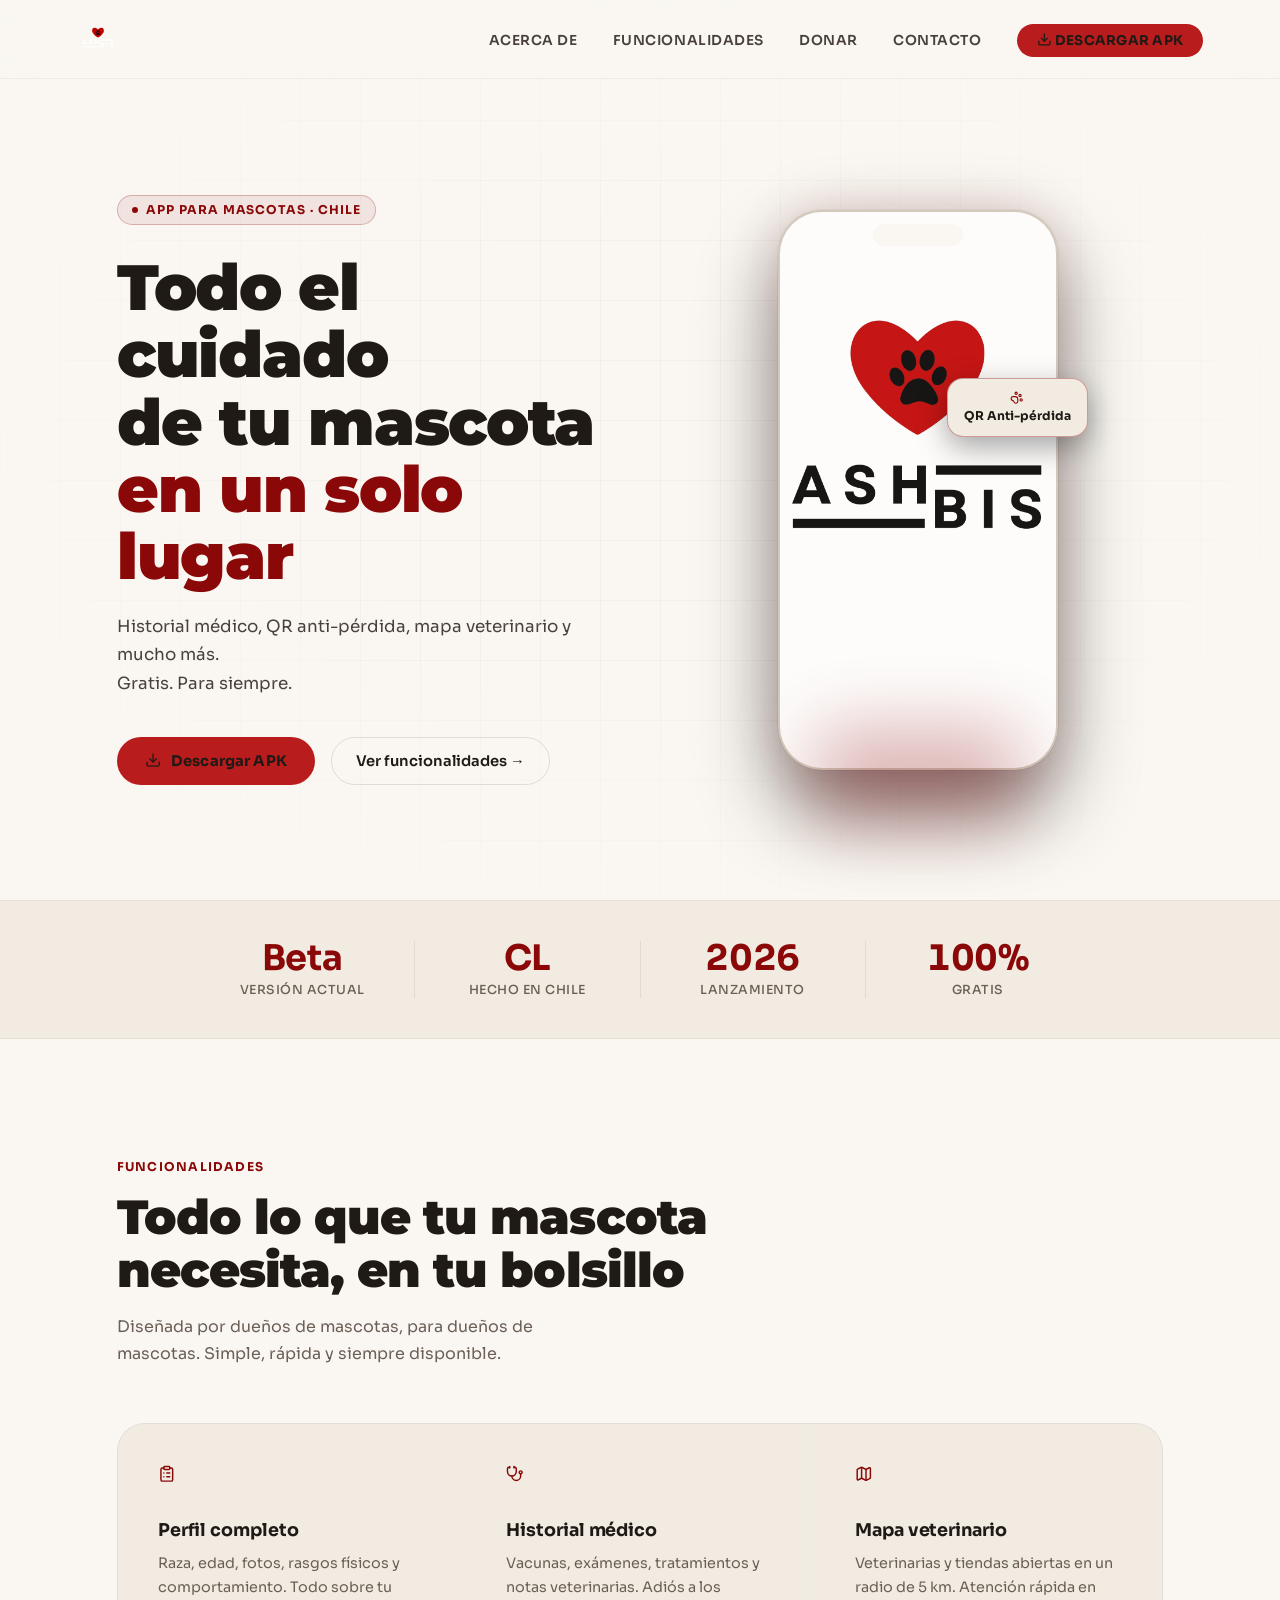
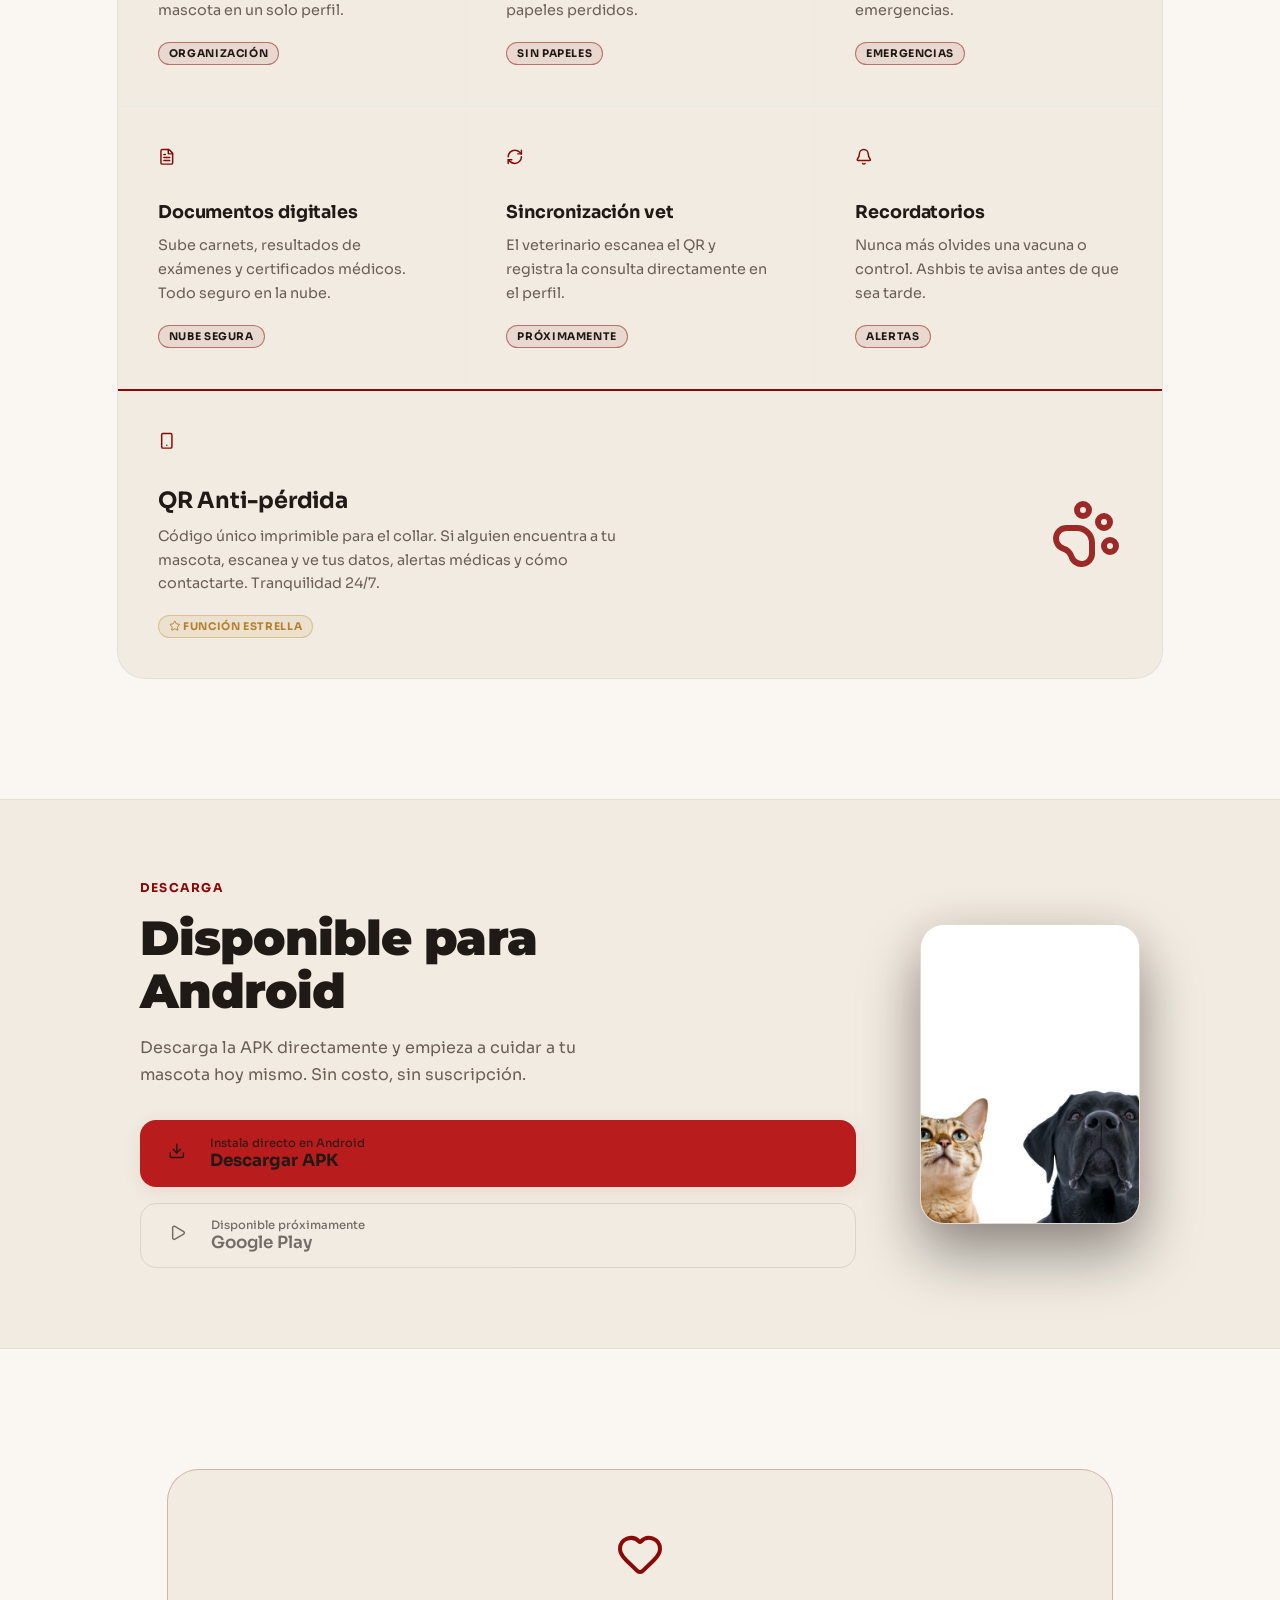
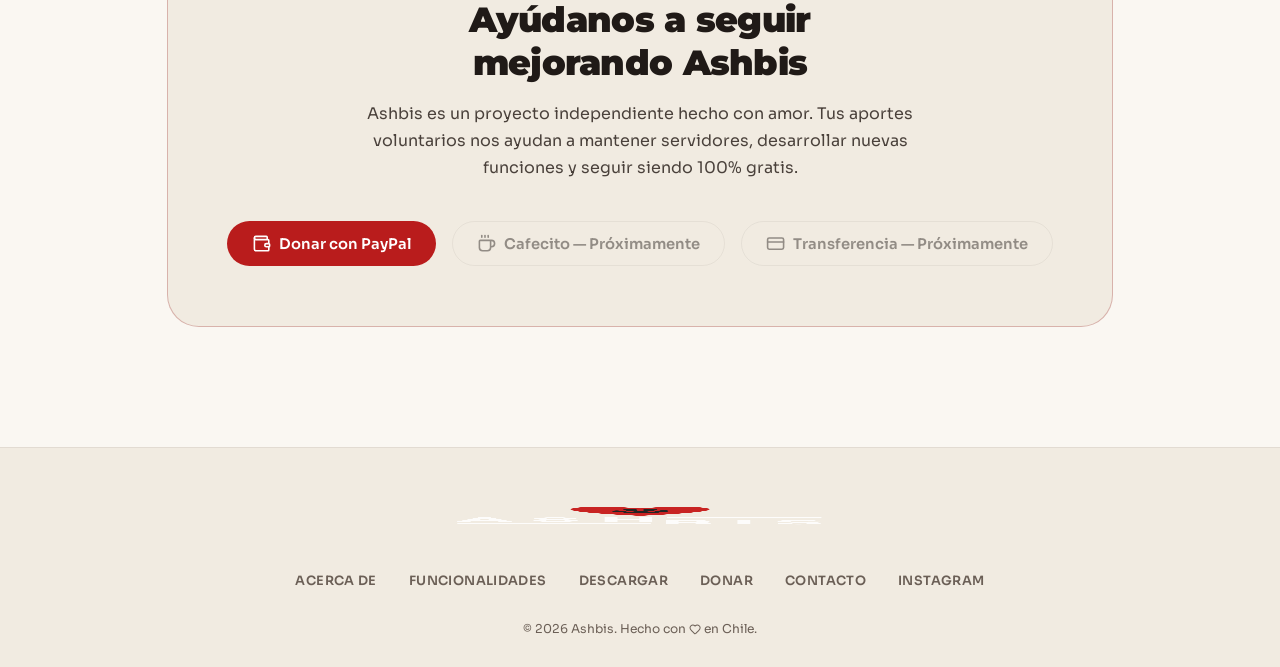
==== commit 5cac128c: "Corrige hallazgos de la revisión frontend senior (Web Interface Guidelines) - Menú hamburguesa: de <" ====
--- a/index.html
+++ b/index.html
@@ -5,19 +5,24 @@
 <script>document.documentElement.setAttribute('data-theme', matchMedia('(prefers-color-scheme: light)').matches ? 'light' : 'dark');</script>
 <meta name="viewport" content="width=device-width, initial-scale=1.0">
 <title>Ashbis — La app para tu mascota</title>
+<meta name="description" content="Ashbis es la app gratuita para organizar el cuidado de tu mascota: historial médico, QR anti-pérdida, mapa veterinario y más. Disponible para Android.">
+<meta name="theme-color" content="#201e1f" media="(prefers-color-scheme: dark)">
+<meta name="theme-color" content="#faf7f2" media="(prefers-color-scheme: light)">
+<link rel="stylesheet" href="styles.css">
 <link rel="preconnect" href="https://fonts.googleapis.com">
-<link rel="stylesheet" href="styles.css">
+<link rel="preconnect" href="https://fonts.gstatic.com" crossorigin>
 <link href="https://fonts.googleapis.com/css2?family=Montserrat:wght@900&family=Sora:wght@300;400;500;600;700&display=swap" rel="stylesheet">
 <link rel="icon" type="image/png" href="img/logo4.png">
 
 </head>
 <body>
+<a href="#main" class="skip-link">Saltar al contenido</a>
 
 <!-- ===== HEADER ===== -->
 <header id="header">
   <div class="logo">
     <a href="index.html">
-      <img src="img/logo4.png" alt="Ashbis Logo">
+      <img src="img/logo4.png" width="500" height="500" alt="Ashbis Logo">
     </a>
   </div>
 
@@ -37,11 +42,13 @@
         <li><a href="contacto.html">Contacto</a></li>
       </ul>
     </nav>
-    <div class="hamburger" id="hamburger">
+    <button type="button" class="hamburger" id="hamburger" aria-label="Abrir menú" aria-expanded="false" aria-controls="mobileMenu">
       <span></span><span></span><span></span>
-    </div>
+    </button>
   </div>
 </header>
+
+<main id="main">
 
 <!-- ===== HERO ===== -->
 <section class="hero">
@@ -74,7 +81,7 @@
       <div class="phone-wrap">
         <div class="phone-frame">
           <div class="phone-notch"></div>
-          <img src="img/mockupblanco.jpg"  class="phone-screen" alt="Ashbis App">
+          <img src="img/mockupblanco.jpg" width="1080" height="1920" class="phone-screen" alt="Ashbis App" fetchpriority="high">
         </div>
         <div class="phone-glow"></div>
         <div class="phone-badge">
@@ -196,7 +203,7 @@
       </div>
     </div>
     <div class="download-image reveal">
-      <img src="img/fondo.jpg" alt="">
+      <img src="img/fondo.jpg" width="1280" height="720" alt="" loading="lazy">
     </div>
   </div>
 </section>
@@ -208,18 +215,20 @@
     <h2>Ayúdanos a seguir<br>mejorando Ashbis</h2>
     <p>Ashbis es un proyecto independiente hecho con amor. Tus aportes voluntarios nos ayudan a mantener servidores, desarrollar nuevas funciones y seguir siendo 100% gratis.</p>
     <div class="donate-options">
-      <a href="https://paypal.me/AshbisCL" target="_blank" class="donate-opt primary"><svg class="icon-svg" viewBox="0 0 24 24" fill="none" stroke="currentColor" stroke-width="2" stroke-linecap="round" stroke-linejoin="round" aria-hidden="true"><path d="M19 7V4a1 1 0 0 0-1-1H5a2 2 0 0 0 0 4h15a1 1 0 0 1 1 1v4h-3a2 2 0 0 0 0 4h3a1 1 0 0 0 1-1v-2a1 1 0 0 0-1-1" /><path d="M3 5v14a2 2 0 0 0 2 2h15a1 1 0 0 0 1-1v-4" /></svg> Donar con PayPal</a>
+      <a href="https://paypal.me/AshbisCL" target="_blank" rel="noopener" class="donate-opt primary"><svg class="icon-svg" viewBox="0 0 24 24" fill="none" stroke="currentColor" stroke-width="2" stroke-linecap="round" stroke-linejoin="round" aria-hidden="true"><path d="M19 7V4a1 1 0 0 0-1-1H5a2 2 0 0 0 0 4h15a1 1 0 0 1 1 1v4h-3a2 2 0 0 0 0 4h3a1 1 0 0 0 1-1v-2a1 1 0 0 0-1-1" /><path d="M3 5v14a2 2 0 0 0 2 2h15a1 1 0 0 0 1-1v-4" /></svg> Donar con PayPal</a>
       <button type="button" class="donate-opt" disabled><svg class="icon-svg" viewBox="0 0 24 24" fill="none" stroke="currentColor" stroke-width="2" stroke-linecap="round" stroke-linejoin="round" aria-hidden="true"><path d="M10 2v2" /><path d="M14 2v2" /><path d="M16 8a1 1 0 0 1 1 1v8a4 4 0 0 1-4 4H7a4 4 0 0 1-4-4V9a1 1 0 0 1 1-1h14a4 4 0 1 1 0 8h-1" /><path d="M6 2v2" /></svg> Cafecito — Próximamente</button>
       <button type="button" class="donate-opt" disabled><svg class="icon-svg" viewBox="0 0 24 24" fill="none" stroke="currentColor" stroke-width="2" stroke-linecap="round" stroke-linejoin="round" aria-hidden="true"><rect width="20" height="14" x="2" y="5" rx="2" /><line x1="2" x2="22" y1="10" y2="10" /></svg> Transferencia — Próximamente</button>
     </div>
   </div>
-</section> 
+</section>
+
+</main>
 
 <!-- ===== FOOTER ===== -->
 <footer>
   <div class="footer-inner">
     <div class="footer-logo">
-      <img src="img/logo4.png" alt="">
+      <img src="img/logo4.png" width="500" height="500" alt="">
     </div>
     <div class="footer-links">
       <a href="acerca-de.html">Acerca de</a>
@@ -227,7 +236,7 @@
       <a href="descargar.html">Descargar</a>
       <a href="donar.html">Donar</a>
       <a href="contacto.html">Contacto</a>
-      <a href="https://www.instagram.com/ashbis_oficial/" target="_blank">Instagram</a>
+      <a href="https://www.instagram.com/ashbis_oficial/" target="_blank" rel="noopener">Instagram</a>
     </div>
     <div class="footer-copy">© 2026 Ashbis. Hecho con <svg class="icon-svg icon-inline" viewBox="0 0 24 24" fill="none" stroke="currentColor" stroke-width="2" stroke-linecap="round" stroke-linejoin="round" aria-hidden="true"><path d="M2 9.5a5.5 5.5 0 0 1 9.591-3.676.56.56 0 0 0 .818 0A5.49 5.49 0 0 1 22 9.5c0 2.29-1.5 4-3 5.5l-5.492 5.313a2 2 0 0 1-3 .019L5 15c-1.5-1.5-3-3.2-3-5.5" /></svg> en Chile.</div>
   </div>
@@ -259,14 +268,14 @@
 
     <div style="display:flex; flex-direction:column; gap:12px;">
 
-      <a href="https://discord.gg/KH2c9bd4Cr" target="_blank" class="modal-cta-discord">
+      <a href="https://discord.gg/KH2c9bd4Cr" target="_blank" rel="noopener" class="modal-cta-discord">
         <svg width="22" height="22" viewBox="0 0 24 24" fill="white">
           <path d="M20.317 4.37a19.791 19.791 0 0 0-4.885-1.515.074.074 0 0 0-.079.037c-.21.375-.444.864-.608 1.25a18.27 18.27 0 0 0-5.487 0 12.64 12.64 0 0 0-.617-1.25.077.077 0 0 0-.079-.037A19.736 19.736 0 0 0 3.677 4.37a.07.07 0 0 0-.032.027C.533 9.046-.32 13.58.099 18.057c.002.022.015.043.032.054a19.9 19.9 0 0 0 5.993 3.03.078.078 0 0 0 .084-.028 14.09 14.09 0 0 0 1.226-1.994.076.076 0 0 0-.041-.106 13.107 13.107 0 0 1-1.872-.892.077.077 0 0 1-.008-.128 10.2 10.2 0 0 0 .372-.292.074.074 0 0 1 .077-.01c3.928 1.793 8.18 1.793 12.062 0a.074.074 0 0 1 .078.01c.12.098.246.198.373.292a.077.077 0 0 1-.006.127 12.299 12.299 0 0 1-1.873.892.077.077 0 0 0-.041.107c.36.698.772 1.362 1.225 1.993a.076.076 0 0 0 .084.028 19.839 19.839 0 0 0 6.002-3.03.077.077 0 0 0 .032-.054c.5-5.177-.838-9.674-3.549-13.66a.061.061 0 0 0-.031-.03z"/>
         </svg>
         Unirse al Discord
       </a>
 
-      <a href="https://www.instagram.com/ashbis_oficial/" target="_blank" class="modal-cta-instagram">
+      <a href="https://www.instagram.com/ashbis_oficial/" target="_blank" rel="noopener" class="modal-cta-instagram">
         <svg width="22" height="22" viewBox="0 0 24 24" fill="white">
           <path d="M12 2.163c3.204 0 3.584.012 4.85.07 3.252.148 4.771 1.691 4.919 4.919.058 1.265.069 1.645.069 4.849 0 3.205-.012 3.584-.069 4.849-.149 3.225-1.664 4.771-4.919 4.919-1.266.058-1.644.07-4.85.07-3.204 0-3.584-.012-4.849-.07-3.26-.149-4.771-1.699-4.919-4.92-.058-1.265-.07-1.644-.07-4.849 0-3.204.013-3.583.07-4.849.149-3.227 1.664-4.771 4.919-4.919 1.266-.057 1.645-.069 4.849-.069zm0-2.163c-3.259 0-3.667.014-4.947.072-4.358.2-6.78 2.618-6.98 6.98-.059 1.281-.073 1.689-.073 4.948 0 3.259.014 3.668.072 4.948.2 4.358 2.618 6.78 6.98 6.98 1.281.058 1.689.072 4.948.072 3.259 0 3.668-.014 4.948-.072 4.354-.2 6.782-2.618 6.979-6.98.059-1.28.073-1.689.073-4.948 0-3.259-.014-3.667-.072-4.947-.196-4.354-2.617-6.78-6.979-6.98-1.281-.059-1.69-.073-4.949-.073zm0 5.838c-3.403 0-6.162 2.759-6.162 6.162s2.759 6.163 6.162 6.163 6.162-2.759 6.162-6.163c0-3.403-2.759-6.162-6.162-6.162zm0 10.162c-2.209 0-4-1.79-4-4 0-2.209 1.791-4 4-4s4 1.791 4 4c0 2.21-1.791 4-4 4zm6.406-11.845c-.796 0-1.441.645-1.441 1.44s.645 1.44 1.441 1.44c.795 0 1.439-.645 1.439-1.44s-.644-1.44-1.439-1.44z"/>
         </svg>
@@ -343,8 +352,9 @@
 const hamburger = document.getElementById('hamburger');
 const mobileMenu = document.getElementById('mobileMenu');
 hamburger.addEventListener('click', () => {
-  hamburger.classList.toggle('active');
+  const abierto = hamburger.classList.toggle('active');
   mobileMenu.classList.toggle('active');
+  hamburger.setAttribute('aria-expanded', String(abierto));
 });
 
 // Scroll reveal
--- a/styles.css
+++ b/styles.css
@@ -59,8 +59,31 @@
 
 html { scroll-behavior: smooth; }
 
+a, button {
+  touch-action: manipulation;
+  -webkit-tap-highlight-color: rgba(var(--red-rgb), 0.15);
+}
+
 @media (prefers-reduced-motion: reduce) {
   html { scroll-behavior: auto; }
+}
+
+.skip-link {
+  position: absolute;
+  top: -100px;
+  left: 16px;
+  z-index: 10000;
+  background: var(--red);
+  color: #fff;
+  padding: 12px 20px;
+  border-radius: 8px;
+  font-family: var(--font-body);
+  font-weight: 600;
+  text-decoration: none;
+  transition: top 0.2s var(--ease-guardian);
+}
+.skip-link:focus-visible {
+  top: 16px;
 }
 
 body {
@@ -184,13 +207,16 @@
 .nav-cta:hover { background: var(--red) !important; transform: translateY(-1px); }
 .nav-cta::after { display: none !important; }
 
-/* Hamburger */
+/* Hamburger — es <button>, se resetea el chrome nativo */
 .hamburger {
   display: none;
   flex-direction: column;
   gap: 5px;
   cursor: pointer;
   padding: 4px;
+  background: none;
+  border: none;
+  touch-action: manipulation;
 }
 .hamburger span {
   width: 24px; height: 2px;
@@ -741,6 +767,19 @@
   text-align: center;
 }
 
+/* Tarjeta genérica reutilizable (grillas de contenido en acerca-de.html,
+   funcionalidades.html): reposo plano, en hover se eleva levemente y gana
+   una sombra tenue en rojo guardián — profundidad de marca en vez de una
+   sombra negra genérica. */
+.info-card {
+  transition: transform 0.35s var(--ease-guardian), border-color 0.3s, box-shadow 0.35s var(--ease-guardian);
+}
+.info-card:hover {
+  transform: translateY(-4px);
+  border-color: rgba(var(--red-rgb),0.3) !important;
+  box-shadow: 0 16px 32px rgba(var(--red-rgb),0.1);
+}
+
 .donate-card {
   background: var(--black-2);
   border-radius: 32px;
@@ -748,10 +787,13 @@
   padding: 60px 5%;
   position: relative;
   overflow: hidden;
-  transition: border-color 0.3s;
-}
-
-.donate-card:hover { border-color: rgba(var(--red-rgb),0.45); }
+  transition: border-color 0.3s, box-shadow 0.35s var(--ease-guardian);
+}
+
+.donate-card:hover {
+  border-color: rgba(var(--red-rgb),0.45);
+  box-shadow: 0 20px 50px rgba(var(--red-rgb),0.12);
+}
 
 .donate-card .heart-icon { width: 3rem; height: 3rem; color: var(--red); display: block; margin: 0 auto 1.2rem; }
 
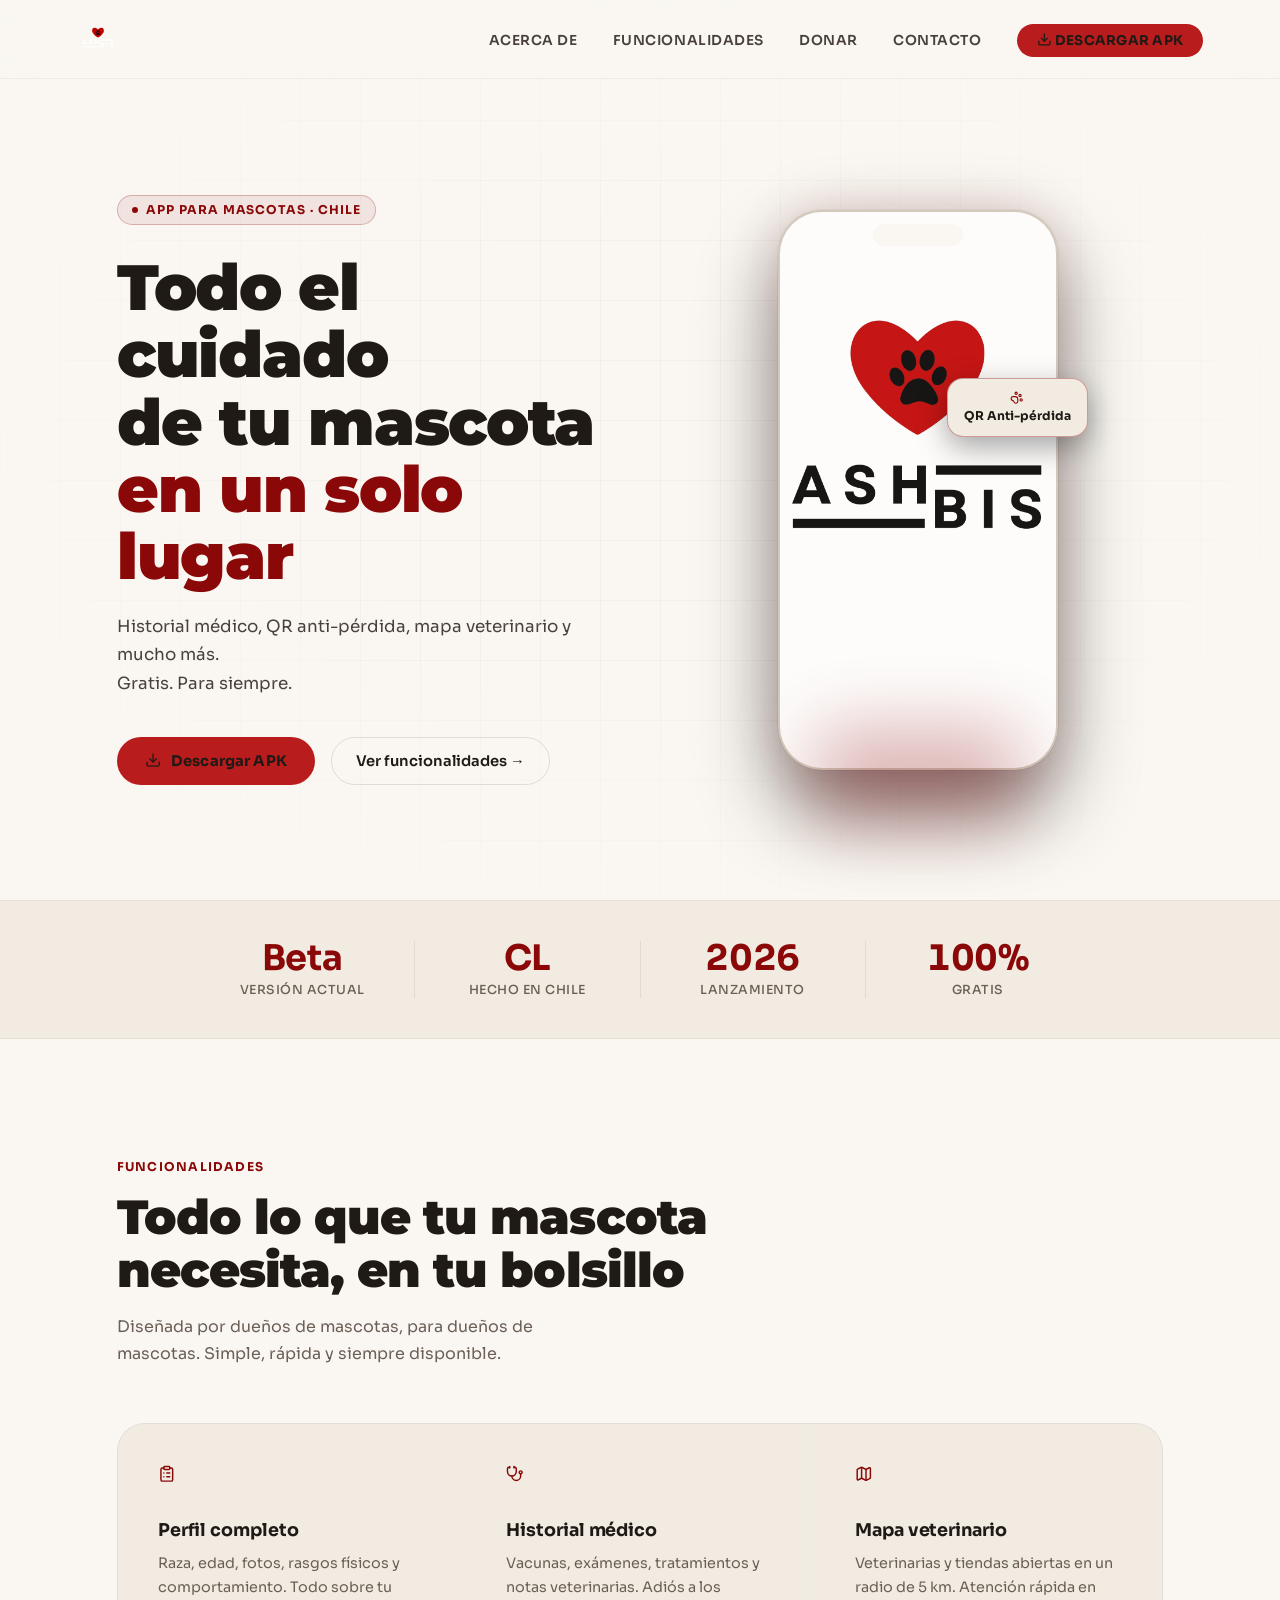
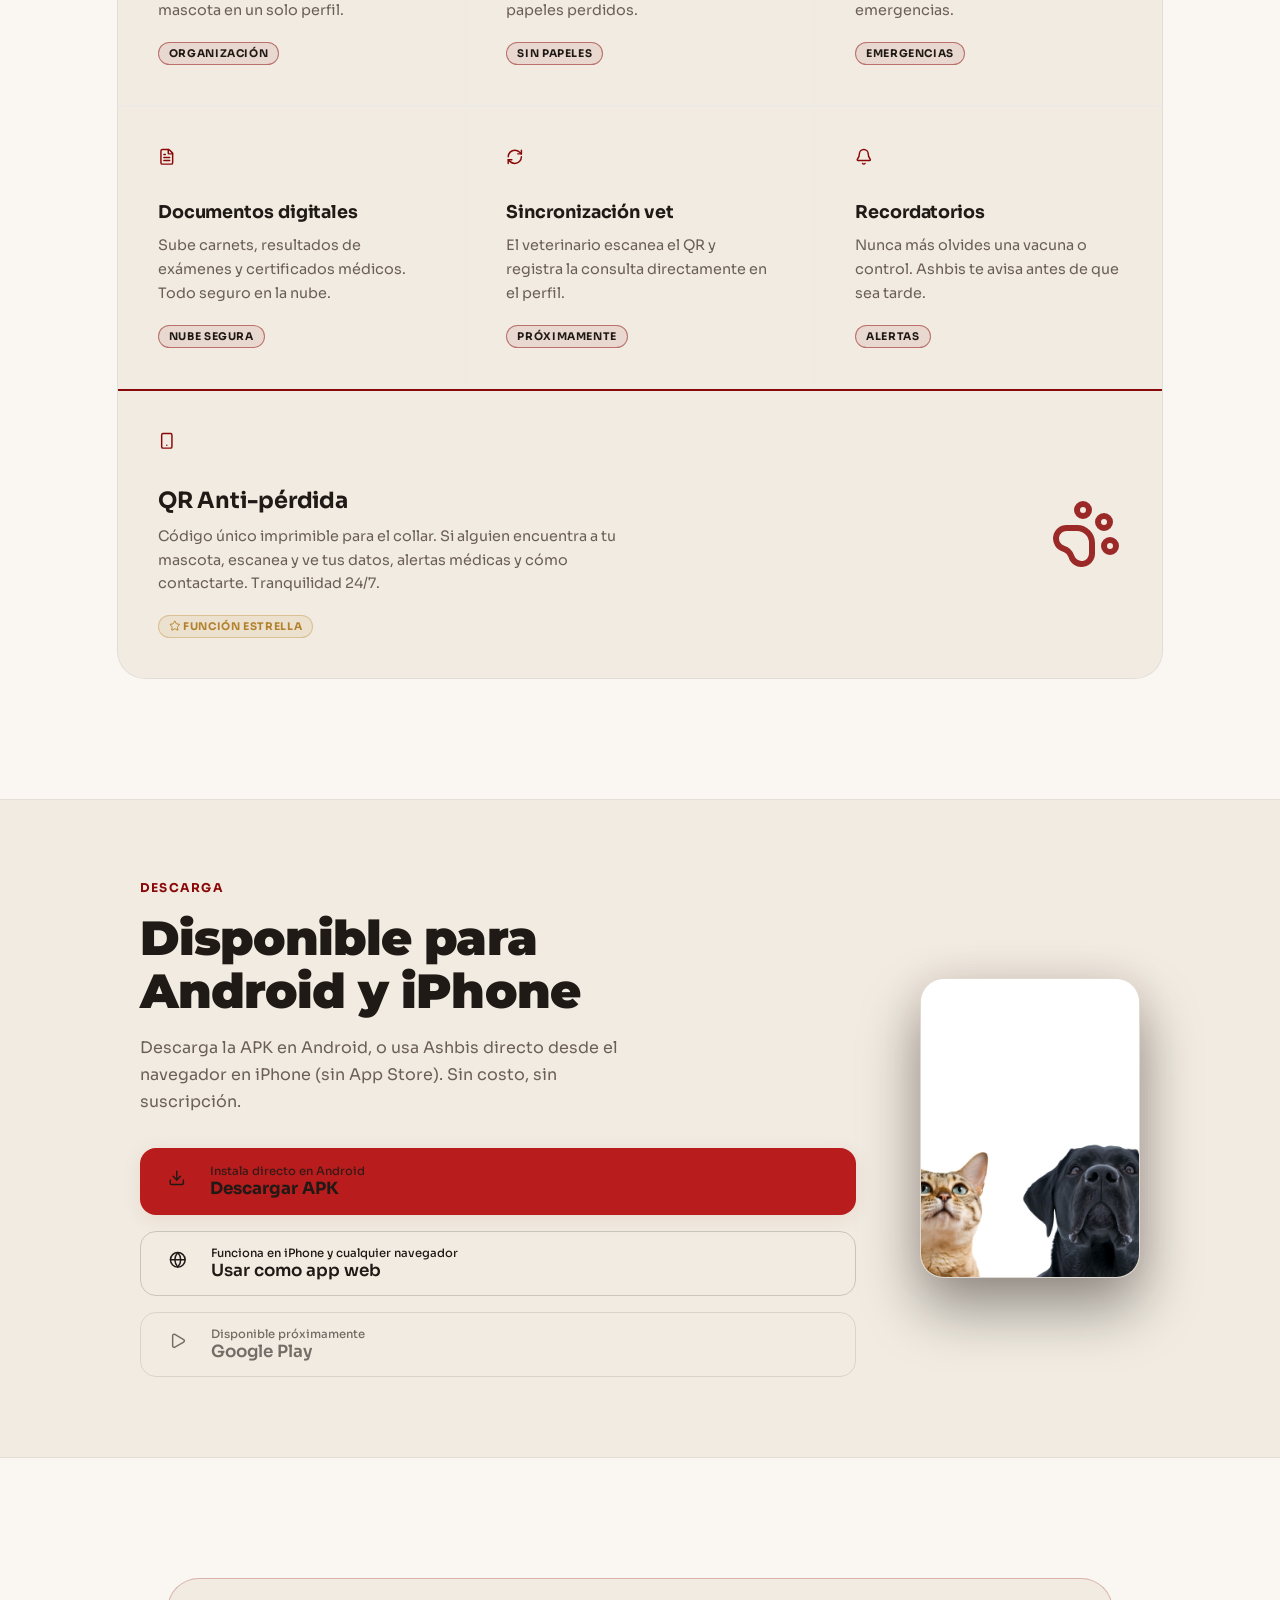
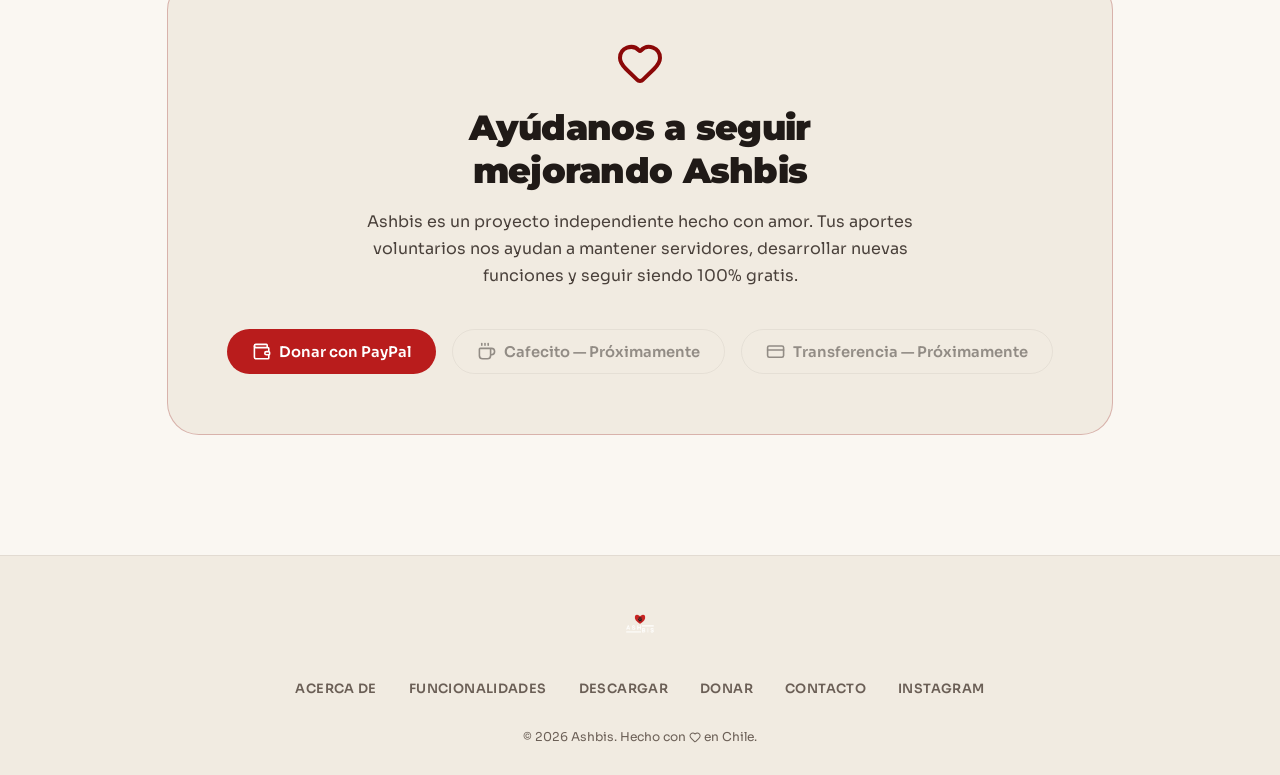
==== commit 9f1c2e8e: "Habilita el acceso a la PWA (uso en iPhone) desde la página de descarga Agrega un botón funcional "U" ====
--- a/index.html
+++ b/index.html
@@ -183,14 +183,21 @@
   <div class="download-inner">
     <div class="download-text reveal">
       <span class="section-tag">Descarga</span>
-      <h2 class="section-title">Disponible para<br>Android</h2>
-      <p class="section-sub">Descarga la APK directamente y empieza a cuidar a tu mascota hoy mismo. Sin costo, sin suscripción.</p>
+      <h2 class="section-title">Disponible para<br>Android y iPhone</h2>
+      <p class="section-sub">Descarga la APK en Android, o usa Ashbis directo desde el navegador en iPhone (sin App Store). Sin costo, sin suscripción.</p>
       <div class="download-actions">
         <a href="#" onclick="abrirModal(); return false;" class="apk-btn">
           <span class="icon"><svg class="icon-svg" viewBox="0 0 24 24" fill="none" stroke="currentColor" stroke-width="2" stroke-linecap="round" stroke-linejoin="round" aria-hidden="true"><path d="M12 15V3" /><path d="M21 15v4a2 2 0 0 1-2 2H5a2 2 0 0 1-2-2v-4" /><path d="m7 10 5 5 5-5" /></svg></span>
           <div>
             <span class="label">Instala directo en Android</span>
             <span class="title">Descargar APK</span>
+          </div>
+        </a>
+        <a href="https://ashbis-ae5b2.web.app" target="_blank" rel="noopener" class="pwa-btn">
+          <span class="icon"><svg class="icon-svg" viewBox="0 0 24 24" fill="none" stroke="currentColor" stroke-width="2" stroke-linecap="round" stroke-linejoin="round" aria-hidden="true"><circle cx="12" cy="12" r="10" /><path d="M2 12h20" /><path d="M12 2a15.3 15.3 0 0 1 4 10 15.3 15.3 0 0 1-4 10 15.3 15.3 0 0 1-4-10 15.3 15.3 0 0 1 4-10z" /></svg></span>
+          <div>
+            <span class="label">Funciona en iPhone y cualquier navegador</span>
+            <span class="title">Usar como app web</span>
           </div>
         </a>
         <div class="play-btn">
--- a/styles.css
+++ b/styles.css
@@ -745,6 +745,28 @@
 .play-btn .label { font-size: 0.72rem; font-weight: 500; display: block; }
 .play-btn .title { font-size: 1.05rem; display: block; }
 
+.pwa-btn {
+  display: flex;
+  align-items: center;
+  gap: 16px;
+  color: var(--white-off);
+  padding: 14px 28px;
+  border-radius: 16px;
+  border: 1px solid rgba(var(--edge-rgb), 0.18);
+  font-family: var(--font-body);
+  font-weight: 600;
+  transition: background 0.2s, border-color 0.2s, transform 0.4s var(--ease-guardian);
+}
+
+.pwa-btn:hover {
+  border-color: rgba(var(--red-rgb), 0.4);
+  transform: translateY(-2px);
+}
+
+.pwa-btn .icon { width: 1.6rem; height: 1.6rem; flex-shrink: 0; }
+.pwa-btn .label { font-size: 0.72rem; font-weight: 500; display: block; }
+.pwa-btn .title { font-size: 1.05rem; display: block; }
+
 .download-image {
   flex-shrink: 0;
   width: 220px; height: 300px;
@@ -876,6 +898,7 @@
 
 .footer-logo img {
   height: 38px;
+  width: auto;
   opacity: 0.85;
 }
 
@@ -974,7 +997,7 @@
   .download-section { padding: 80px 5%; }
   .download-inner { flex-direction: column; text-align: center; gap: 2rem; }
   .download-image { width: 100%; max-width: 320px; height: 220px; }
-  .apk-btn { width: 100%; justify-content: center; }
+  .apk-btn, .pwa-btn { width: 100%; justify-content: center; }
   .donate-section { padding: 80px 5%; }
   .donate-card { padding: 40px 20px; }
   .donate-options { flex-direction: column; gap: 0.8rem; }
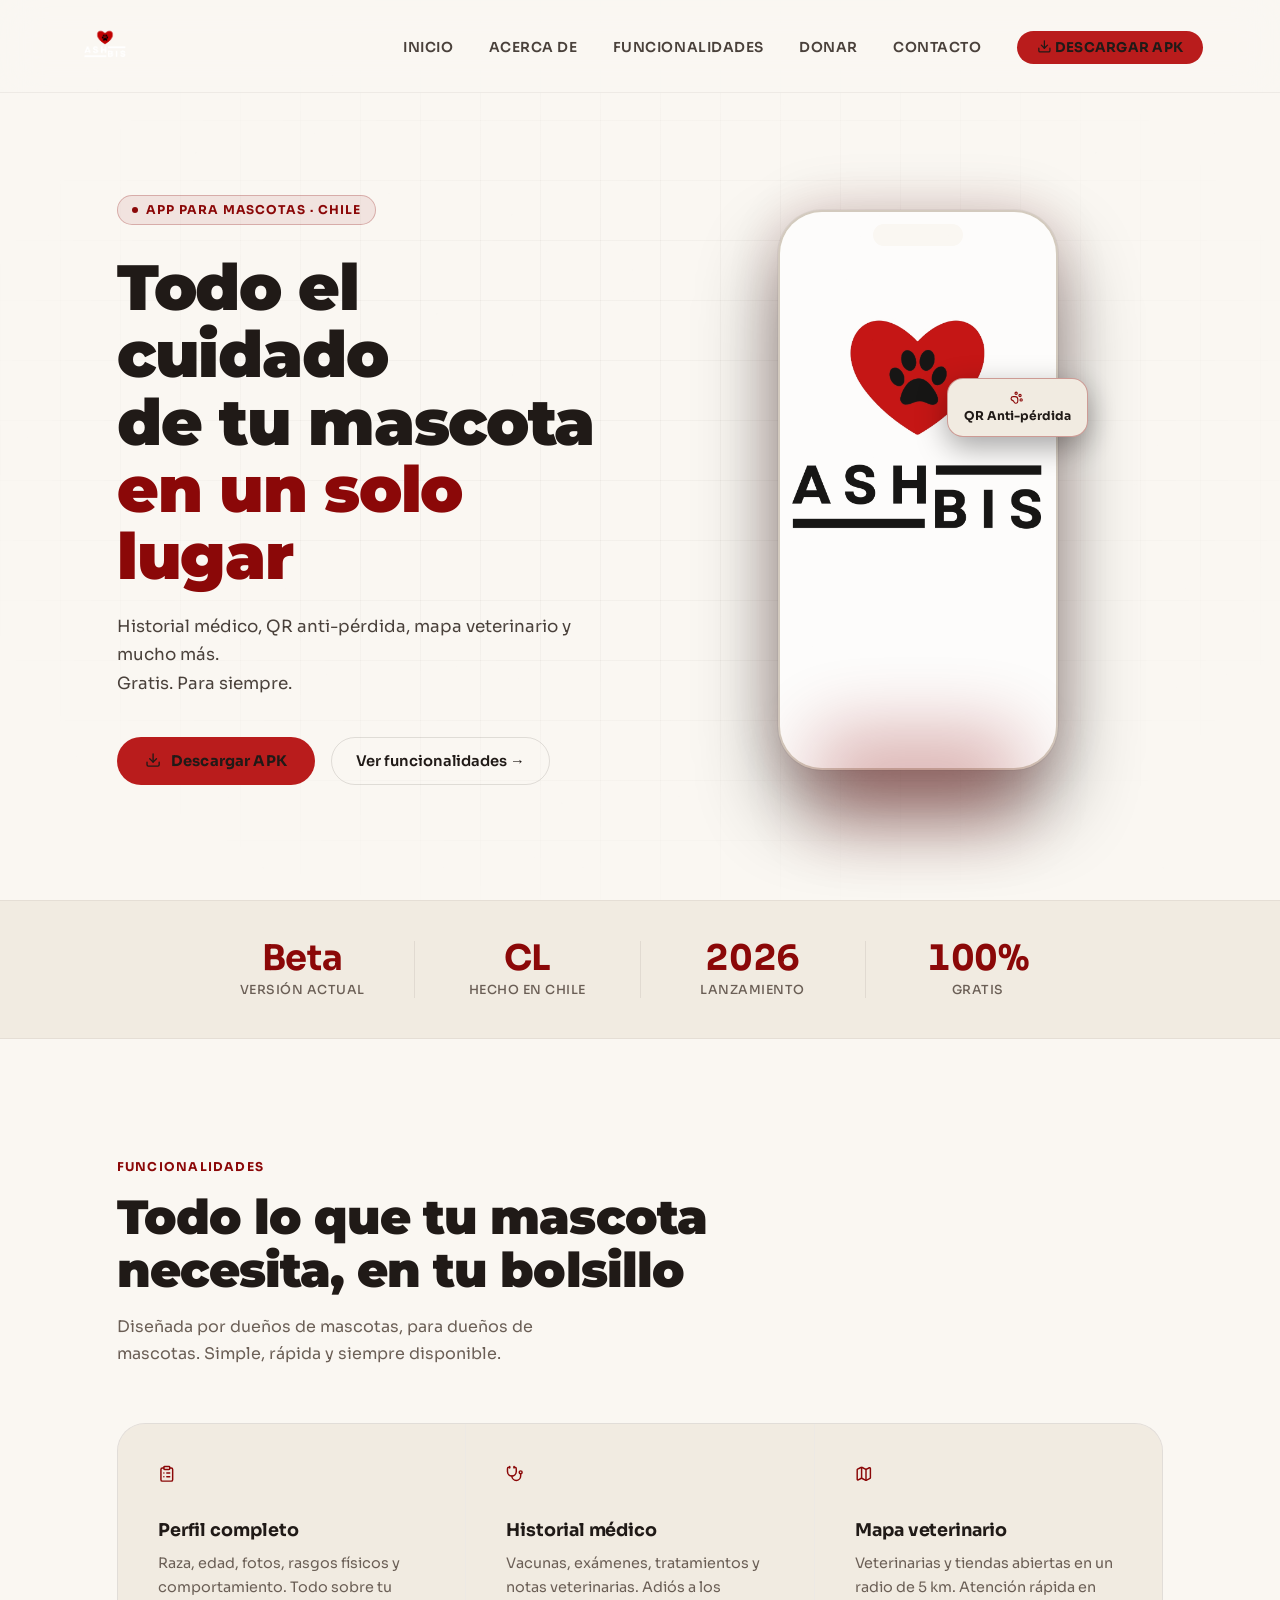
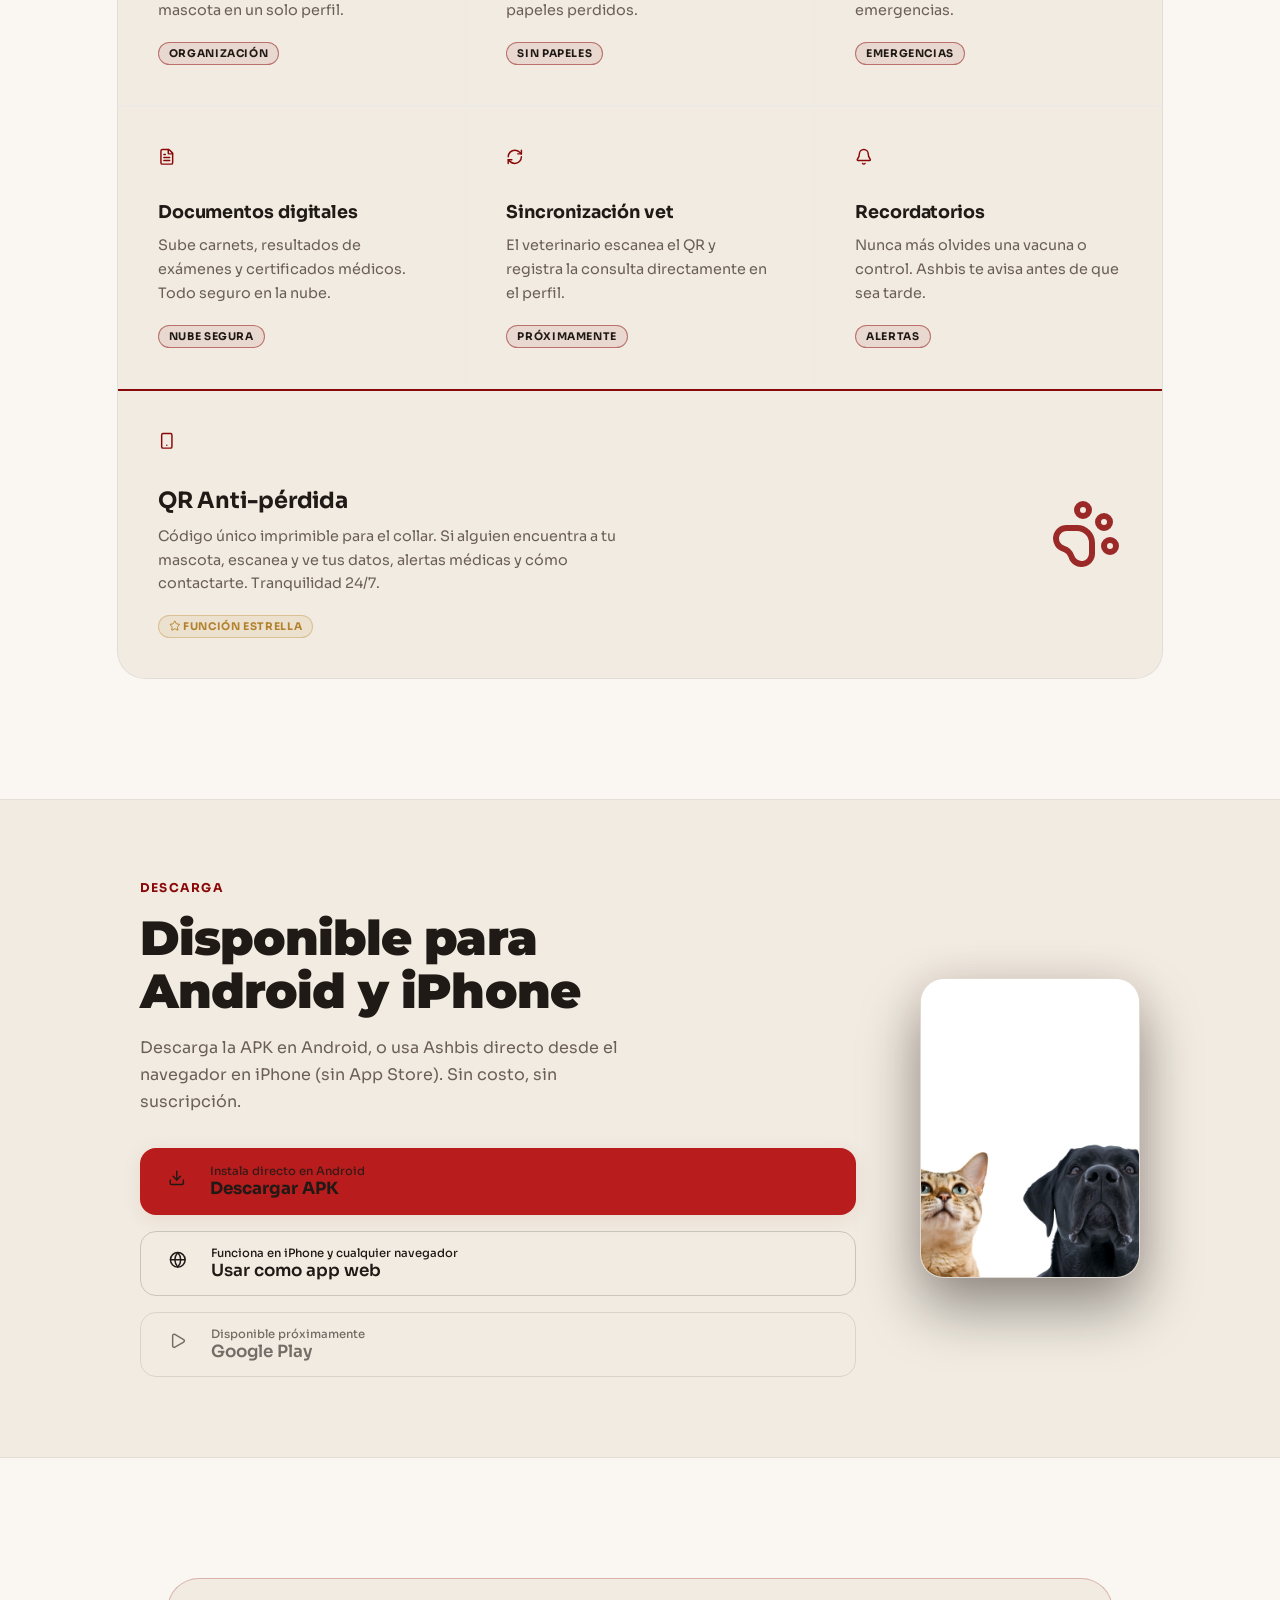
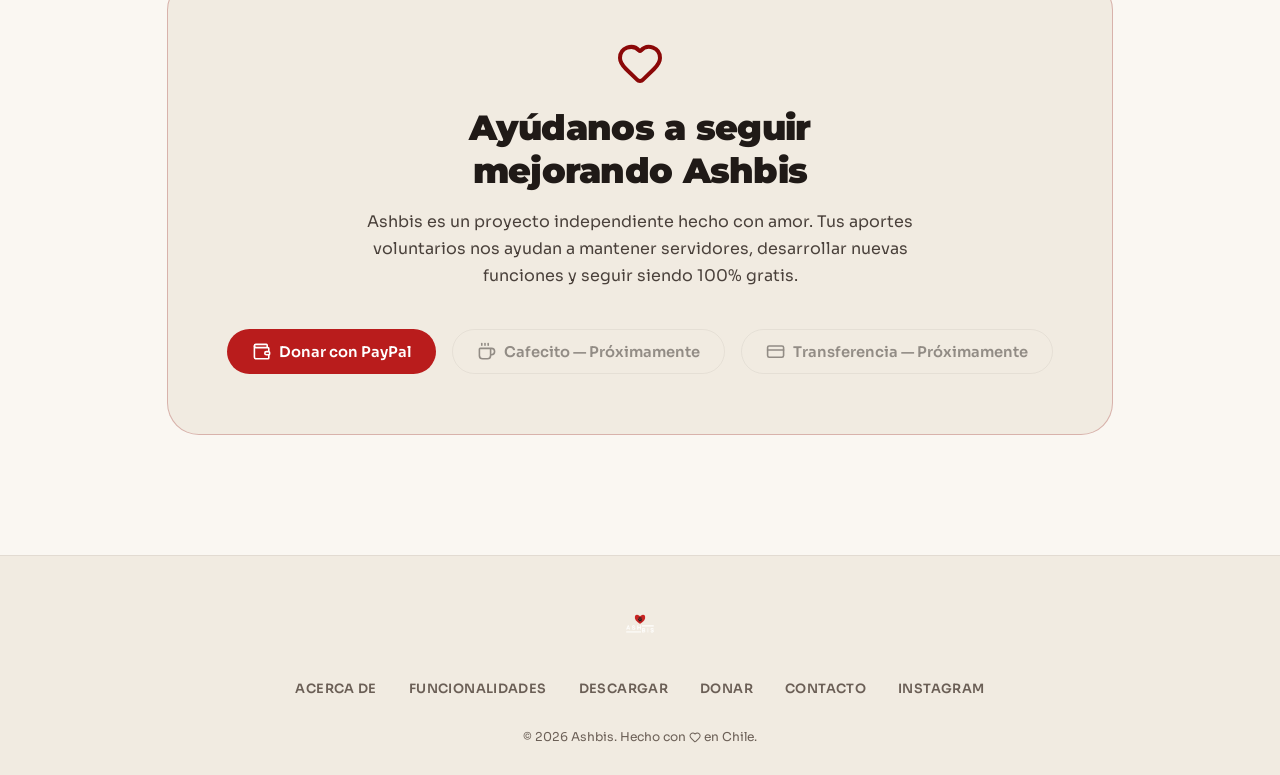
==== commit 2ab1ba60: "Ajusta logo del header en desktop y unifica badge de estado e icono de descarga" ====
--- a/index.html
+++ b/index.html
@@ -29,6 +29,7 @@
   <div class="header-right">
     <nav>
       <ul class="desktop">
+        <li><a href="index.html">Inicio</a></li>
         <li><a href="acerca-de.html">Acerca de</a></li>
         <li><a href="funcionalidades.html">Funcionalidades</a></li>
         <li><a href="donar.html">Donar</a></li>
@@ -36,6 +37,7 @@
         <li><a href="descargar.html" class="nav-cta"><svg class="icon-svg" viewBox="0 0 24 24" fill="none" stroke="currentColor" stroke-width="2" stroke-linecap="round" stroke-linejoin="round" aria-hidden="true"><path d="M12 15V3" /><path d="M21 15v4a2 2 0 0 1-2 2H5a2 2 0 0 1-2-2v-4" /><path d="m7 10 5 5 5-5" /></svg> Descargar APK</a></li>
       </ul>
       <ul class="mobile" id="mobileMenu">
+        <li><a href="index.html">Inicio</a></li>
         <li><a href="acerca-de.html">Acerca de</a></li>
         <li><a href="funcionalidades.html">Funcionalidades</a></li>
         <li><a href="donar.html">Donar</a></li>
@@ -193,7 +195,7 @@
             <span class="title">Descargar APK</span>
           </div>
         </a>
-        <a href="https://ashbis-ae5b2.web.app" target="_blank" rel="noopener" class="pwa-btn">
+        <a href="https://app.ashbis.cl" target="_blank" rel="noopener" class="pwa-btn">
           <span class="icon"><svg class="icon-svg" viewBox="0 0 24 24" fill="none" stroke="currentColor" stroke-width="2" stroke-linecap="round" stroke-linejoin="round" aria-hidden="true"><circle cx="12" cy="12" r="10" /><path d="M2 12h20" /><path d="M12 2a15.3 15.3 0 0 1 4 10 15.3 15.3 0 0 1-4 10 15.3 15.3 0 0 1-4-10 15.3 15.3 0 0 1 4-10z" /></svg></span>
           <div>
             <span class="label">Funciona en iPhone y cualquier navegador</span>
--- a/styles.css
+++ b/styles.css
@@ -157,10 +157,9 @@
 }
 
 .logo img {
-  height: 42px;
+  height: 56px;
   width: auto;
   display: block;
-  filter: brightness(1);
   transition: opacity 0.2s;
 }
 .logo img:hover { opacity: 0.85; }
@@ -1115,3 +1114,30 @@
 @media (max-width: 480px) {
   #modal-soon .modal-card { padding: 40px 24px; }
 }
+
+/* Badge de estado "Disponible ahora" — usado en funcionalidades.html y acerca-de.html */
+.badge-status {
+  display: inline-block;
+  font-family: var(--font-body);
+  font-size: 0.75rem;
+  font-weight: 600;
+  letter-spacing: 0.02em;
+  background: var(--red-dim);
+  color: var(--white);
+  border: 1px solid rgba(var(--red-rgb), 0.5);
+  padding: 3px 10px;
+  border-radius: 20px;
+  margin-top: 4px;
+}
+
+.badge-status svg {
+  width: 0.9em;
+  height: 0.9em;
+  vertical-align: -0.1em;
+}
+
+.badge-status.is-soon {
+  background: rgba(var(--edge-rgb), 0.06);
+  color: var(--gray);
+  border-color: rgba(var(--edge-rgb), 0.15);
+}
